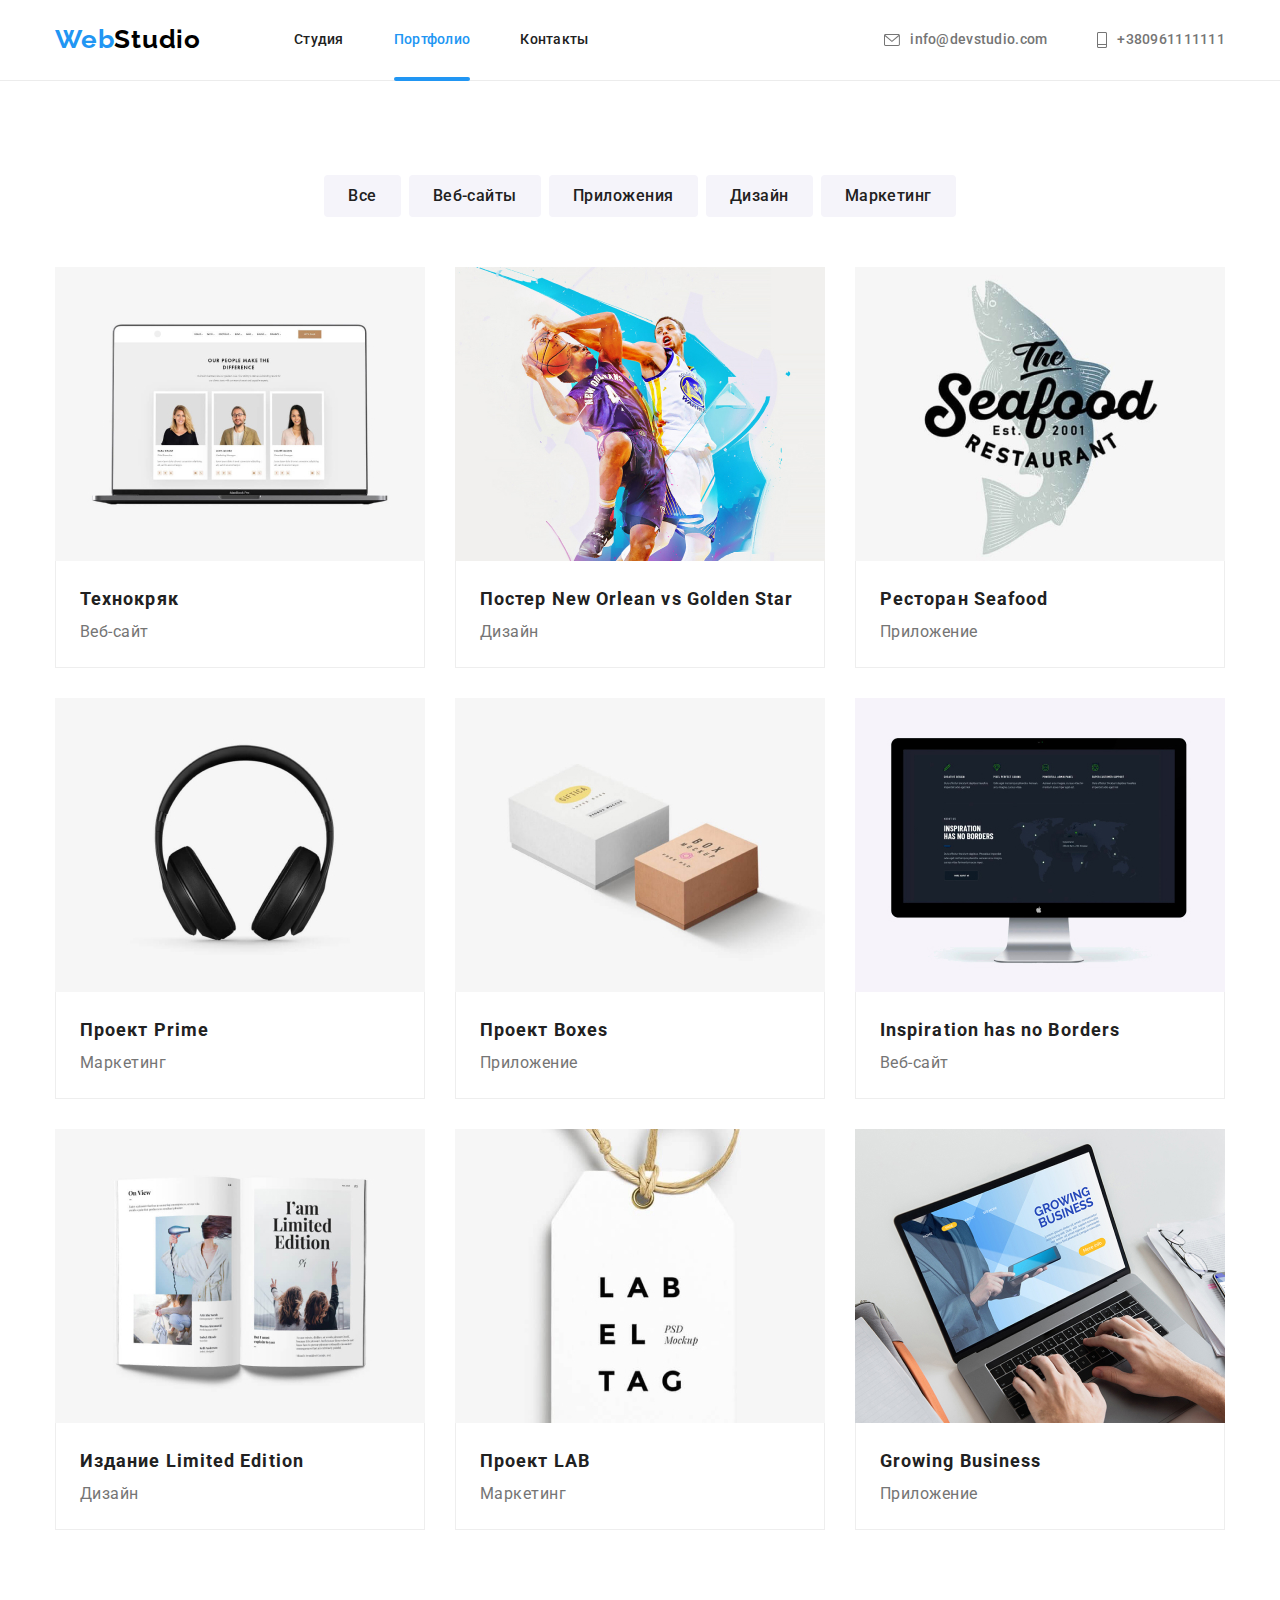
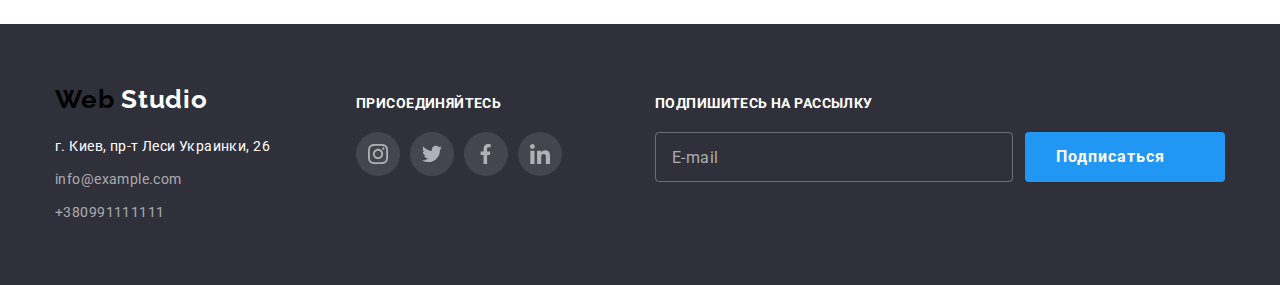
==== portfolio.html @ 136f583f "hw-07" ====
<!DOCTYPE html>
<html lang="ru">

<head>

    <meta charset="UTF-8">
    <meta http-equiv="X-UA-Compatible" content="IE=edge">
    <meta name="viewport" content="width=device-width, initial-scale=1.0">
    <title>WebStudio</title>
    <link rel="preconnect" href="https://fonts.googleapis.com" />
    <link rel="preconnect" href="https://fonts.gstatic.com" crossorigin />
    <link
        href="https://fonts.googleapis.com/css2?family=Raleway:wght@700&family=Roboto:wght@400;500;700;900&display=swap"
        rel="stylesheet">
        <link rel="stylesheet" href="https://cdnjs.cloudflare.com/ajax/libs/modern-normalize/1.0.0/modern-normalize.min.css" />
    
    <link rel="stylesheet" href="./css/main.min.css">
</head>

<body>
    <!--main header-->
 <header class="main-header">
        <div class="container header-container">
            <nav class="header-nav">
                <a class="logo" href="./index.html">
                    <span class="logo__icon">Web</span>Studio</a>
                <ul class="menu-list">
                    <li class="menu-list__item">
                        <a class="menu-list__link" href="./index.html">Студия </a>
                    </li>
                    <li class="menu-list__item">
                        <a class="menu-list__link current" href="./portfolio.html">Портфолио</a>
                    </li>
                    <li class="menu-list__item">
                        <a class="menu-list__link" href="Контакты">Контакты</a>
                    </li>
                </ul>
            </nav>
            <ul class="nav-contact-list-item">
                <li class="nav-contaсt-item">
                    <a class="nav-contact-link" href="mailto:info@devstudio.com"
                    ><svg class="contact-list-icon" width="16px" height="12px">
                            <use href="./img/icons.svg#icon-mail"></use>
                        </svg>
                        info@devstudio.com
                    </a>
                </li>
                <li class="nav-contaсt-item">
                    <a class="nav-contact-link" href="tel:+380961111111"
                    ><svg class="contact-list-icon"  width="10px" height="16px">
                        <use href="./img/icons.svg#icon-tel"></use>
                    </svg>
                    +380961111111</a>
                </li>
            </ul>
        </div>
    
    </header>

    <main>
        <section class="section">
            <div class="container">
  <h1 class="visually-hidden">Наши работы</h1>
        <ul class="filter-button-list">
            <li class="filter-button-item"><button class="filter-button" type="button">Все</button></li>
            <li class="filter-button-item">
                <button class="filter-button" type="button">Веб-сайты</button>
            </li>
            <li class="filter-button-item">
                <button class="filter-button" type="button">Приложения</button>
            </li>
            <li class="filter-button-item"><button class="filter-button" type="button">Дизайн</button></li>
            <li>
                <button class="filter-button" type="button">Маркетинг</button>
            </li>
        </ul>
        <ul class="portfolio-list">
            <li class="portfolio-item">
                <a class="portfolio-link" href=""
                ><div class="portfolio-hover-container">
           <img src="./img/portfolio1.jpg" 
           alt="лаптоп"
           width="370"
           height="294"/>
        <p class="portfolio-hover-text">
            Ресурс предлагает комплексные предложения с разным уровнем
            функционала и сервисов. Все это позволит посетителю получить
            исчерпывающие сведения о компании или частном лице.
        </p>
                </div>
              <div class="portfolio-item-text-container">
<h2 class="portfolio-title">Технокряк</h2>
            <p class="portfolio-text">Веб-сайт</p>
              </div>    
                </a>
            </li>
            <li class="portfolio-item">
                <a class="portfolio-link" href="">
                    <div class="portfolio-hover-container">
<img src="./img/portfolio2.jpg" alt="баскетбол"
                width="370"
                height="294"/>
                <p class="portfolio-hover-text">
                    Ресурс предлагает комплексные предложения с разным уровнем
                    функционала и сервисов. Все это позволит посетителю получить
                    исчерпывающие сведения о компании или частном лице.
                </p>
                    </div>
     
                <div class="portfolio-item-text-container">
 <h2 class="portfolio-title">Постер New Orlean vs Golden Star</h2>
                <p class="portfolio-text">Дизайн</p>
                </div>
                </a>
            </li>
            <li class="portfolio-item">
                <a class="portfolio-link" href="">
                    <div class="portfolio-hover-container">
<img src="./img/portfolio3.jpg" alt="лого ресторана"
                width="370"
                height="294"/>
                <p class="portfolio-hover-text">
                    Ресурс предлагает комплексные предложения с разным уровнем
                    функционала и сервисов. Все это позволит посетителю получить
                    исчерпывающие сведения о компании или частном лице.
                </p>
                    </div>
                <div class="portfolio-item-text-container">
 <h2 class="portfolio-title">Ресторан Seafood</h2>
                <p class="portfolio-text">Приложение</p>
                </div>
                </a>
            </li>
            <li class="portfolio-item">
                <a class="portfolio-link" href="">
                    <div class="portfolio-hover-container">
 <img src="./img/portfolio4.jpg" alt="наушники"
                width="370"
                height="294"/>
                <p class="portfolio-hover-text">
                    Ресурс предлагает комплексные предложения с разным уровнем
                    функционала и сервисов. Все это позволит посетителю получить
                    исчерпывающие сведения о компании или частном лице.
                </p>
                    </div>
    
                <div class="portfolio-item-text-container">
<h2 class="portfolio-title">Проект Prime</h2>
                <p class="portfolio-text">Маркетинг</p>
                </div> 
                </a>
             
            </li>
            <li class="portfolio-item">
                <a class="portfolio-link" href="">
                    <div class="portfolio-hover-container">
<img src="./img/portfolio5.jpg" alt="две коробки"
                width="370"
                height="294"/>
                <p class="portfolio-hover-text">
                    Ресурс предлагает комплексные предложения с разным уровнем
                    функционала и сервисов. Все это позволит посетителю получить
                    исчерпывающие сведения о компании или частном лице.
                </p>
                    </div>
      
                <div class="portfolio-item-text-container">
<h2 class="portfolio-title">Проект Boxes</h2>
                <p class="portfolio-text">Приложение</p>
                </div>
                </a>
          
            </li>
            <li class="portfolio-item">
                <a class="portfolio-link" href="">
                    <div class="portfolio-hover-container">
<img src="./img/portfolio6.jpg" alt="монитор"
                width="370"
                height="294"/>
                <p class="portfolio-hover-text">
                    Ресурс предлагает комплексные предложения с разным уровнем
                    функционала и сервисов. Все это позволит посетителю получить
                    исчерпывающие сведения о компании или частном лице.
                </p>
                    </div>
      
                <div class="portfolio-item-text-container">
 <h2 class="portfolio-title">Inspiration has no Borders</h2>
                <p class="portfolio-text">Веб-сайт</p>
                </div>
                </a>
          
            </li>
            <li class="portfolio-item">
                <a class="portfolio-link" href="">
                    <div class="portfolio-hover-container">
 <img src="./img/portfolio7.jpg" alt="журнал"
                width="370"
                height="294"/>
                <p class="portfolio-hover-text">
                    Ресурс предлагает комплексные предложения с разным уровнем
                    функционала и сервисов. Все это позволит посетителю получить
                    исчерпывающие сведения о компании или частном лице.
                </p>
                    </div>
      
                <div class="portfolio-item-text-container">
 <h2 class="portfolio-title">Издание Limited Edition</h2>
                <p class="portfolio-text">Дизайн</p>
                </div>
                </a>
         
            </li>
            <li class="portfolio-item">
                <a class="portfolio-link" href="">
                    <div class="portfolio-hover-container">
 <img src="./img/portfolio8.jpg" alt="этикетка"
                width="370"
                height="294"/>
                <p class="portfolio-hover-text">
                    Ресурс предлагает комплексные предложения с разным уровнем
                    функционала и сервисов. Все это позволит посетителю получить
                    исчерпывающие сведения о компании или частном лице.
                </p>
                    </div>
     
                <div class="portfolio-item-text-container">
 <h2 class="portfolio-title">Проект LAB</h2>
                <p class="portfolio-text">Маркетинг</p>
                </div>
                </a>
          
            </li>
            <li class="portfolio-item">
                <a class="portfolio-link" href="">
                    <div class="portfolio-hover-container">
 <img src="./img/portfolio9.jpg" alt="руки на клавиатуре"
                width="370"
                height="294"/>
                <p class="portfolio-hover-text">
                    Ресурс предлагает комплексные предложения с разным уровнем
                    функционала и сервисов. Все это позволит посетителю получить
                    исчерпывающие сведения о компании или частном лице.
                </p>
                    </div>
      
                <div class="portfolio-item-text-container">
<h2 class="portfolio-title">Growing Business</h2>
                <p class="portfolio-text">Приложение</p>
                </div>
                </a>
         
            </li>
        </ul>
            </div>
    </section>
    </main>
    
    <!--main footer-->

    <footer class="footer">
        <div class="container container-flex">
            <div class="footer-left-side">
                <a class="logo" href="./index.html">
                    <span class="logo-web">Web</span>
                    <span class="logo-studio">Studio</span></a>
    
                <address class="footer-adress">
                    <ul class="footer-adres-list">
                        <li class="footer-adres-item">
                            <a class="footer-contact post-adres" href="https://goo.gl/maps/zZC6SGE139cC886c9"
                                target="_blank" rel="noopener noreferrer">г. Киев, пр-т Леси Украинки, 26</a>
                        </li>
                        <li class="footer-adres-item">
                            <a class="footer-contact" href="mailto:info@example.com">info@example.com</a>
                        </li>
                        <li class="footer-adres-item">
                            <a class="footer-contact" href="tel:+380991111111">+380991111111</a>
                        </li>
                    </ul>
                </address>
            </div>
            <div class="footer-right-side">
                <h2 class="footer-title">присоединяйтесь</h2>
                <ul class="social-links-list">
                    <li class="social-links-list-item">
                        <a class="social-links-list-link footer-social-link" href="">
                            <svg class="footer-social-link-icon" width="20" height="20">
                                <use href="./img/icons.svg#instagram"></use>
                            </svg>
                        </a>
                    </li>
                    <li class="social-links-list-item">
                        <a class="social-links-list-link footer-social-link" href="">
                            <svg class="footer-social-link-icon" width="20" height="20">
                                <use href="./img/icons.svg#twitter"></use>
                            </svg>
                        </a>
                    </li>
                    <li class="social-links-list-item">
                        <a class="social-links-list-link footer-social-link" href="">
                            <svg class="footer-social-link-icon" width="20" height="20">
                                <use href="./img/icons.svg#facebook"></use>
                            </svg>
                        </a>
                    </li>
                    <li class="social-links-list-item">
                        <a class="social-links-list-link footer-social-link" href="">
                            <svg class="footer-social-link-icon" width="20" height="20">
                                <use href="./img/icons.svg#linkedin"></use>
                            </svg>
                        </a>
                    </li>
                </ul>
            </div>
            <div class="footer-subscribe-part">
                <p class="footer-title">Подпишитесь на рассылку</p>
                <form class="footer-subcribe-form">
                    <input class="footer-subcribe-input" type="email" name="email-for-subscription" placeholder="E-mail" /><button
                        class="footer-subscribe-button" type="submit">
                        Подписаться
                        <svg class="footer-subscribe-button-icon" width="24" height="24">
                            <use href="./images/icons.svg#plane"></use>
                        </svg>
                    </button>
                </form>
            </div>
        </div>
    
    
    </footer>
    
    </body>
    
    </html>
---- css/main.min.css ----
﻿:root{--primary-color: #757575;--secondary-color: #212121;--accent-color: #2196F3;--bg-color: #FFFFFF;--transition-data: 250ms cubic-bezier(0.4, 0, 0.2, 1)}.visually-hidden{position:absolute;width:1px;height:1px;margin:-1px;border:0;padding:0;white-space:nowrap;clip-path:inset(100%);clip:rect(0 0 0 0);overflow:hidden}body{font-family:Roboto,sans-serif;color:var(--primary-color);background-color:var(--bg-color)}ul{padding:0;margin:0;list-style:none}h1,h2,h3,p{margin:0}img{max-width:100%;height:auto;display:block}.container{width:1200px;padding-left:15px;padding-right:15px;margin:0 auto}.section{padding-top:94px;padding-bottom:94px}.social-links-list{display:flex;justify-content:center}.social-links-list-item{width:44px;height:44px}.social-links-list-item:not(:last-child){margin-right:10px}.social-links-list-link{display:flex;align-items:center;justify-content:center;width:100%;height:100%;border-radius:50%;background-color:var(--bg-color);transition:background-color 250ms cubic-bezier(0.4, 0, 0.2, 1)}.social-links-list-link:hover,.social-links-list-link:focus{background-color:var(--accent-color)}.team-social-list-icon{fill:#afb1b8;transition:fill 250ms cubic-bezier(0.4, 0, 0.2, 1)}.social-links-list-link:hover .team-social-list-icon,.social-links-list-link:focus .team-social-list-icon{fill:var(--bg-color)}.logo{text-decoration:none;font-family:Raleway,sans-serif;font-weight:700;font-size:26px;line-height:1.2;letter-spacing:.03em;color:#000}.logo__icon{color:var(--accent-color)}.backdrop{position:fixed;top:0;left:0;width:100%;height:100%;background:rgba(0,0,0,.2);transition:opacity var(--transition-data),visibility var(--transition-data)}.backdrop.is-hidden{visibility:hidden;opacity:0;pointer-events:none}.modal-close-btn{position:absolute;right:8px;top:8px;width:30px;height:30px;padding:0;display:flex;align-items:center;justify-content:center;border-radius:50%;border:1px solid rgba(0,0,0,.1);background:rgba(0,0,0,0);cursor:pointer}.modal-close-btn-icon{transition:fill var(--transition-data)}.modal-close-btn:hover .modal-close-btn-icon,.modal-close-btn:focus .modal-close-btn-icon{fill:var(--accent-color)}.modal{position:absolute;top:50%;left:50%;transform:translate(-50%, -50%) scale(1);min-width:528px;min-height:581px;background:var(--bg-color);box-shadow:0px 1px 3px rgba(0,0,0,.12),0px 1px 1px rgba(0,0,0,.14),0px 2px 1px rgba(0,0,0,.2);border-radius:4px;transition:translate var(--transition-data) scale var(--transition-data)}.modal-form{display:flex;flex-direction:column;width:528px;padding:40px}.modal-form-title{margin-bottom:12px;font-weight:700;font-size:20px;line-height:1.15;letter-spacing:.03em;text-align:center;color:var(--secondary-color)}.modal-form-field{margin-bottom:10px}.modal-form-label-text{display:block;margin-bottom:4px;font-size:12px;line-height:1.17;letter-spacing:.01em}.modal-form-input{padding-left:42px;width:100%;height:40px;border:1px solid rgba(33,33,33,.2);border-radius:4px;transition:border-color var(--transition-data),cursor var(--transition-data)}.modal-form-input :hover,.modal-form-input :focus{outline:none;border:1px solid var(--accent-color);cursor:pointer}.modal-form-container{position:relative}.modal-form-icon{position:absolute;top:50%;left:12px;transform:translateY(-50%);fill:var(--secondary-color);transition:fill var(--transition-data)}.modal-form-input:hover+.modal-form-icon,.modal-form-input:focus+.modal-form-icon{fill:var(--accent-color)}.modal-form-textarea-field{margin-bottom:20px}.modal-form-textarea{display:block;width:100%;height:120px;padding:12px 16px;resize:none;border:1px solid rgba(33,33,33,.2);border-radius:4px;transition:border-color var(--transition-data)}.modal-form-textarea:hover,.modal-form-textarea:focus{outline:none;border-color:var(--accent-color)}.modal-form-textarea::placeholder{font-size:12px;line-height:1.17;letter-spacing:.01em;color:rgba(117,117,117,.5)}.modal-form-rules-label{justify-content:center;display:flex;align-items:center;flex-wrap:wrap;margin-bottom:30px;font-size:14px;line-height:1.71;letter-spacing:.03em}.modal-form-icon-checkbox{fill:rgba(0,0,0,0);border:2px solid var(--secondary-color);border-radius:4px;cursor:pointer;margin-right:7px;transition:border var(--transition-data),fill var(--transition-data)}.modal-form-rules-checkbox:focus+.modal-form-icon-checkbox{border:1px solid var(--accent-color)}.modal-form-rules-checkbox:checked+.modal-form-icon-checkbox{fill:var(--accent-color);border:none}.modal-form-rules-link{color:var(--accent-color)}.modal-form-send-btn{min-width:200px;align-self:center;padding:10px 56px;font-weight:700;font-size:16px;line-height:1.88;letter-spacing:.06em;color:var(--bg-color);background-color:var(--accent-color);cursor:pointer;border-color:rgba(0,0,0,0);border-radius:4px;transition:background-color var(--transition-data),box-shadow var(--transition-data)}.modal-form-send-btn:hover,.modal-form-send-btn:focus{background-color:#188ce8;box-shadow:0px 4px 4px rgba(0,0,0,.15)}.backdrop.is-hidden .modal{transform:translate(-30%, -30%) scale(0.7)}.main-header{border-bottom:1px solid #ececec}.header-container,.header-nav{display:flex;align-items:center}.menu-list{display:flex;margin-left:93px}.nav-contaсt-item:not(:last-child){margin-right:50px}.menu-list__item+.menu-list__item{margin-left:50px}.menu-list__link{padding:32px 0;display:block;text-decoration:none;font-weight:500;font-size:14px;line-height:1.14;letter-spacing:.02em;color:var(--secondary-color);transition:color 250ms cubic-bezier(0.4, 0, 0.2, 1)}.menu-list__link:hover,.menu-list__link:focus{color:var(--accent-color)}.current{position:relative;color:var(--accent-color)}.current::after{content:"";display:block;position:absolute;bottom:-1px;left:0;width:100%;height:4px;border-radius:2px;background-color:var(--accent-color)}.nav-contact-list-item{display:flex;margin-left:auto}.nav-contact-item:not(:last-child){margin-right:50px}.contact-list-icon{margin-right:10px;fill:#757575}.nav-contact-link:hover .contact-list-icon,.nav-contact-link:focus .contact-list-icon{fill:var(--accent-color)}.nav-contact-link{display:flex;align-items:center;text-decoration:none;font-weight:500;font-size:14px;line-height:1.14;letter-spacing:.02em;color:var(--primary-color);transition:color 250ms cubic-bezier(0.4, 0, 0.2, 1)}.nav-contact-link:hover,.nav-contact-link:focus{color:var(--accent-color)}.contact-list-icon{margin-right:10px;fill:#757575;transition:fill 250ms cubic-bezier(0.4, 0, 0.2, 1)}.hero-section{padding-top:200px;padding-bottom:200px;background-color:#2f303a;text-align:center}.overlay{max-width:1600px;height:600px;margin:0 auto;background-image:linear-gradient(rgba(47, 48, 58, 0.4), rgba(47, 48, 58, 0.4)),url(../img/hero.jpg);background-repeat:no-repeat;background-size:cover;background-position:center}.hero-title{margin:0 auto 30px auto;width:696px;font-weight:900;font-size:44px;line-height:1.36;letter-spacing:.06em;text-transform:uppercase;color:var(--bg-color)}.hero-button{padding:10px 32px;font-weight:700;font-size:16px;line-height:1.88;letter-spacing:.06em;color:var(--bg-color);background-color:var(--accent-color);cursor:pointer;border-color:rgba(0,0,0,0);border-radius:4px;transition:background-color 250ms cubic-bezier(0.4, 0, 0.2, 1)}.hero-button:hover,.hero-button:focus{background-color:#188ce8}.benefits-section{padding-top:94px;padding-bottom:94px}.benefits-list{display:flex;flex-wrap:wrap}.benefits-list-item{width:270px}.benefits-list-item:not(:nth-child(4n)){margin-right:30px}.benefits-list-icon-container{display:flex;align-items:center;justify-content:center;width:270px;height:120px;margin-bottom:30px;background:#f5f4fa;border-radius:4px}.benefits-list-icon{width:70px;height:70px}.benefits-title{margin-bottom:10px;font-weight:700;font-size:14px;line-height:1.14;letter-spacing:.03em;text-transform:uppercase;color:var(--secondary-color)}.benefits-text{font-size:14px;line-height:1.71;letter-spacing:.03em}.occupation-section{padding-top:0}.section-title{margin-bottom:50px;font-weight:700;font-size:36px;line-height:1.17;letter-spacing:.03em;color:var(--secondary-color);text-align:center}.occupation-list{display:flex}.occupation-list-item:not(:last-child){margin-right:30px}.occupation-list-container{position:relative}.occupation-list-text{position:absolute;bottom:0;display:flex;align-items:center;justify-content:center;width:100%;height:70px;font-weight:700;font-size:14px;line-height:1.14;letter-spacing:.03em;text-transform:uppercase;color:var(--bg-color);background-color:rgba(47,48,58,.8)}.team-section{background-color:#f5f4fa}.team-list{display:flex}.team-title{margin-bottom:10px;font-weight:500;color:var(--secondary-color)}.team-text{margin-bottom:16px}.team-item{border-radius:0px 0px 4px 4px;box-shadow:0px 1px 3px rgba(0,0,0,.12),0px 1px 1px rgba(0,0,0,.14),0px 2px 1px rgba(0,0,0,.2);background-color:var(--bg-color)}.team-item:not(:nth-child(4n)){margin-right:30px}.team-item-text-container{padding-top:30px;padding-bottom:30px}.team-title,.team-text{font-size:16px;line-height:1.19;letter-spacing:.03em;text-align:center}.clients-list{display:flex;justify-content:center}.clients-list-item{width:170px;height:92px}.clients-list-item:not(:nth-child(6n)){margin-right:30px}.clients-list-link{display:flex;align-items:center;justify-content:center;width:100%;height:100%;border:1px solid #afb1b8;border-radius:4px;transition:border 250ms cubic-bezier(0.4, 0, 0.2, 1)}.clients-list-link:hover,.clients-list-link:focus{border:1px solid var(--accent-color)}.client-logo{fill:#afb1b8;transition:fill 250ms cubic-bezier(0.4, 0, 0.2, 1)}.clients-list-link:hover .client-logo,.clients-list-link:focus .client-logo{fill:var(--accent-color)}.footer{padding-top:60px;padding-bottom:60px;background-color:#2f303a}.container-flex{display:flex;align-items:baseline}.footer-left-side{flex-grow:1;margin-right:70px}.logo-studio{color:var(--bg-color)}.footer-title{font-weight:700;margin-bottom:20px;font-size:14px;line-height:1.14;letter-spacing:.03em;text-transform:uppercase;color:var(--bg-color)}.footer-social-link{background-color:rgba(255,255,255,.1);transition:background-color 250ms cubic-bezier(0.4, 0, 0.2, 1)}.footer-social-link:hover,.footer-social-link:focus{background-color:var(--accent-color)}.filter-button-list{margin-bottom:50px;display:flex;justify-content:center}.filter-button{padding:6px 22px;font-weight:500;font-size:16px;line-height:1.62;letter-spacing:.03em;color:var(--secondary-color);background-color:#f5f4fa;cursor:pointer;border-radius:4px;border-color:rgba(0,0,0,0);transition:box-shadow 250ms cubic-bezier(0.4, 0, 0.2, 1),background-color 250ms cubic-bezier(0.4, 0, 0.2, 1),color 250ms cubic-bezier(0.4, 0, 0.2, 1)}.filter-button:hover,.filter-button:focus{box-shadow:0px 3px 1px rgba(0,0,0,.1),0px 1px 2px rgba(0,0,0,.08),0px 2px 2px rgba(0,0,0,.12);background-color:var(--accent-color);color:var(--bg-color)}.filter-button-item:not(:last-child){margin-right:8px}.page-navigation{display:flex;margin-left:93px}.portfolio-list{display:flex;flex-wrap:wrap}.portfolio-item{width:calc((100% - 60px)/3)}.portfolio-link{display:block;color:inherit;text-decoration:none;transition:box-shadow 250ms cubic-bezier(0.4, 0, 0.2, 1)}.portfolio-link:hover,.portfolio-link:focus{box-shadow:0px 1px 1px rgba(0,0,0,.12),0px 4px 4px rgba(0,0,0,.06),1px 4px 6px rgba(0,0,0,.16)}.portfolio-hover-container{position:relative;overflow:hidden}.portfolio-hover-container::before{display:block;position:absolute;content:"";width:100%;height:100%;background:rgba(33,150,243,.9);transform:translateY(100%);transition:transform 250ms cubic-bezier(0.4, 0, 0.2, 1)}.portfolio-link:hover .portfolio-hover-container::before,.portfolio-link:focus .portfolio-hover-container::before{transform:translateY(0)}.portfolio-hover-text{position:absolute;bottom:-100%;padding:63px 24px;font-size:18px;line-height:1.56;letter-spacing:.03em;color:var(--bg-color);transition:bottom 250ms cubic-bezier(0.4, 0, 0.2, 1)}.portfolio-link:hover .portfolio-hover-text,.portfolio-link:focus .portfolio-hover-text{bottom:0}.portfolio-title{font-weight:700;font-size:18px;line-height:2;letter-spacing:.06em;color:var(--secondary-color)}.portfolio-item-text-container{padding:20px 24px;border:1px solid #eee;border-top:0}.portfolio-item:not(:nth-child(3n)){margin-right:30px}.portfolio-item:not(:nth-last-child(-n+3)){margin-bottom:30px}.footer-adress-item{display:flex}.portfolio-title{font-weight:700;font-size:18px;line-height:2;letter-spacing:.06em;color:var(--secondary-color)}.portfolio-text{font-size:16px;line-height:1.88;letter-spacing:.03em}.footer-right-side{margin-right:93px}.footer-social-link-icon{fill:var(--bg-color)}.footer-subcribe-form{display:flex;align-items:center}.footer-subcribe-input{width:358px;height:50px;padding:15px 16px;margin-right:12px;color:var(--bg-color);background-color:rgba(0,0,0,0);border:1px solid rgba(255,255,255,.3);border-radius:4px}.footer-subcribe-input::placeholder{font-size:16px;line-height:1.25;letter-spacing:.03em;color:rgba(255,255,255,.6)}.footer-subscribe-button{min-width:200px;height:50px;display:flex;align-items:center;padding-left:29px;font-weight:700;font-size:16px;line-height:1.88;letter-spacing:.06em;color:var(--bg-color);background-color:var(--accent-color);cursor:pointer;border-color:rgba(0,0,0,0);border-radius:4px;transition:background-color var(--transition-data)}.footer-subscribe-button:hover,.footer-subscribe-button:focus{background-color:#188ce8}.footer-subscribe-button-icon{margin-left:10px}.footer-adress{font-style:normal;margin-top:20px}.footer-adres-item:not(:last-child){margin-bottom:9px}.footer-contact{font-size:14px;line-height:1.71;letter-spacing:.03em;color:rgba(255,255,255,.6);text-decoration:none;transition:color 250ms cubic-bezier(0.4, 0, 0.2, 1)}.footer-contact:hover,.footer-contact:focus{color:var(--accent-color)}.post-adres{color:var(--bg-color);font-style:normal}/*# sourceMappingURL=main.min.css.map */
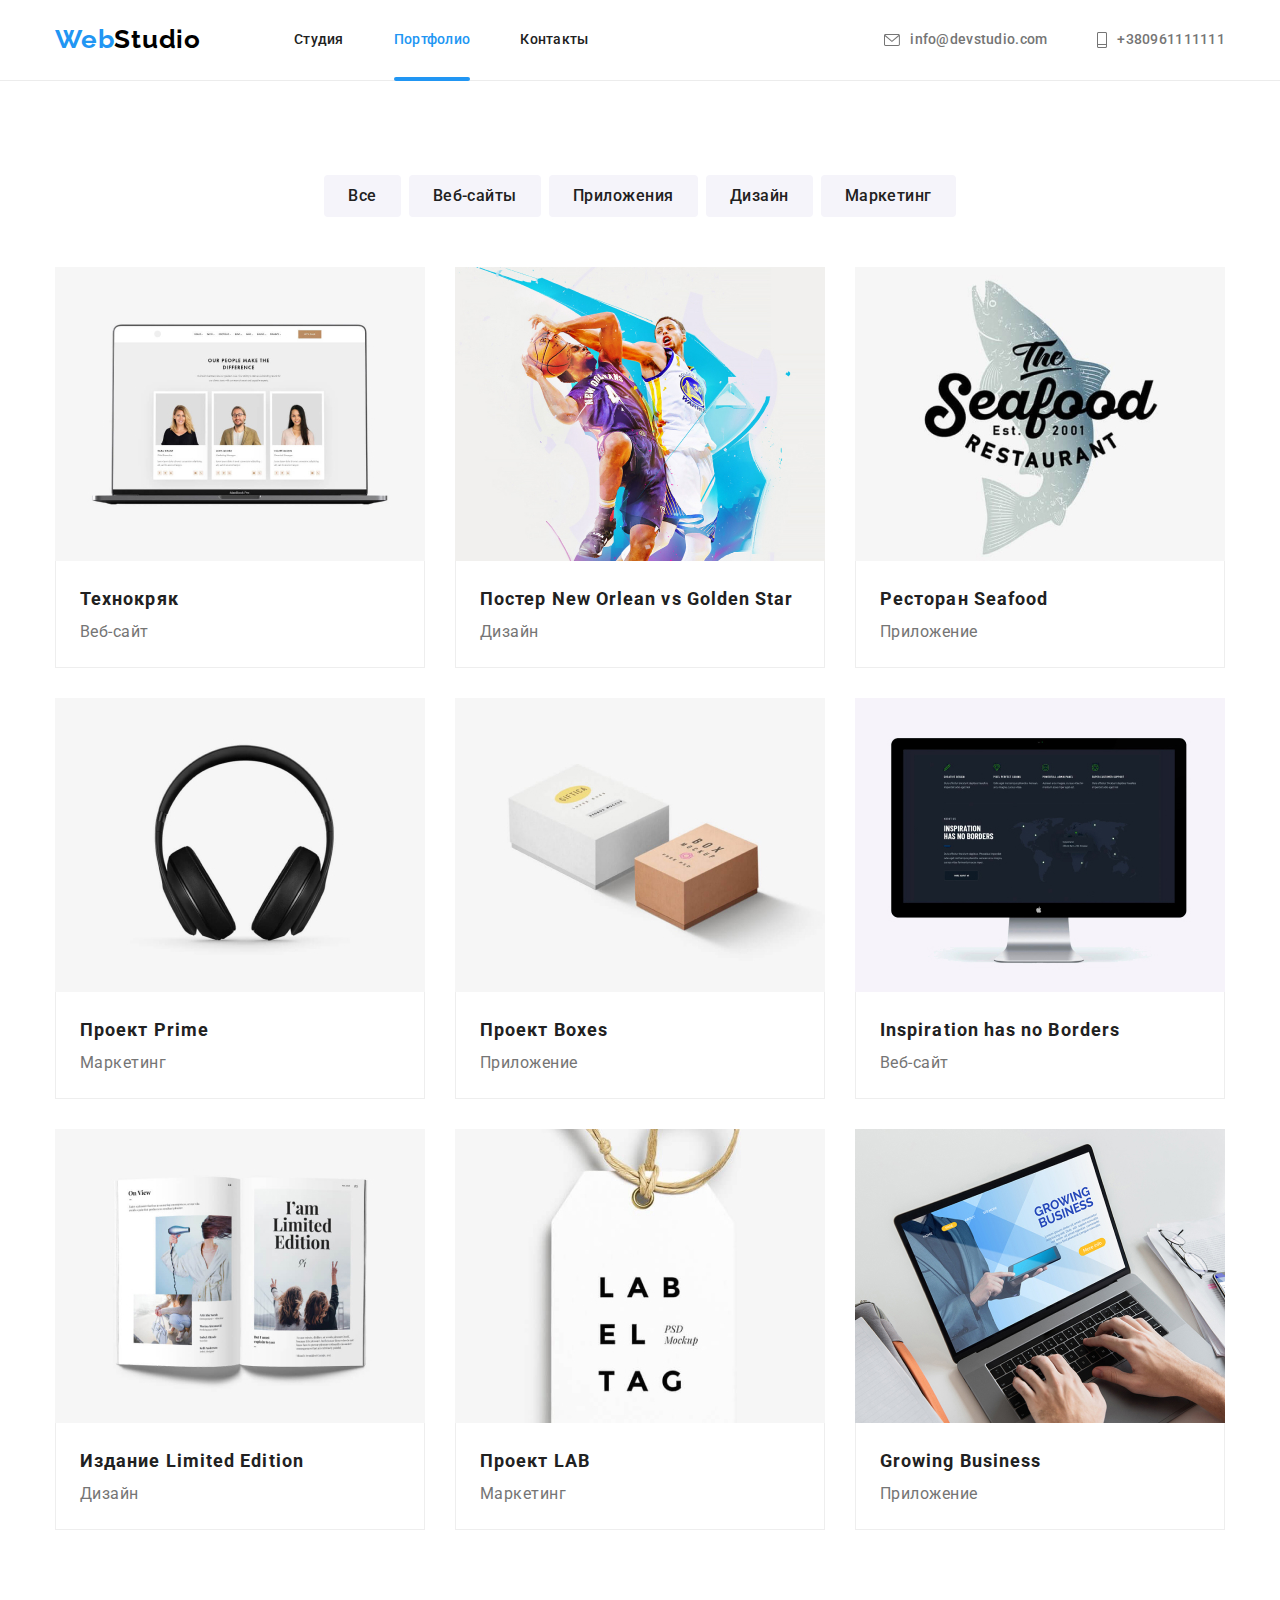
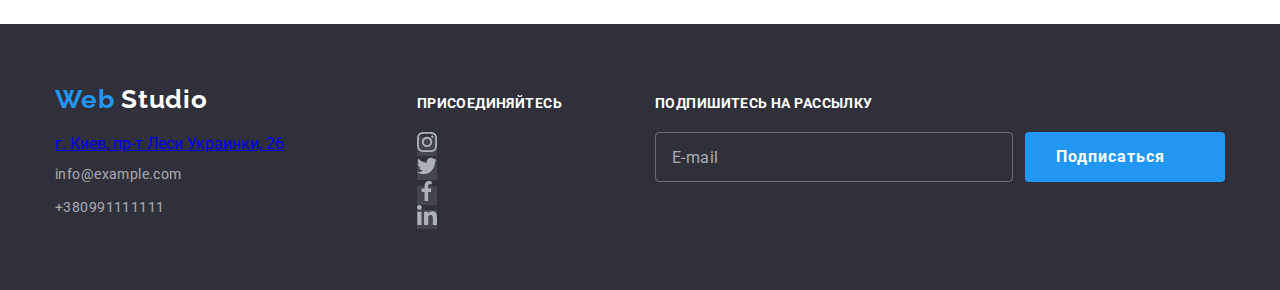
==== commit 14ac6d9f: "hw-07 правки" ====
--- a/portfolio.html
+++ b/portfolio.html
@@ -36,18 +36,18 @@
                     </li>
                 </ul>
             </nav>
-            <ul class="nav-contact-list-item">
-                <li class="nav-contaсt-item">
-                    <a class="nav-contact-link" href="mailto:info@devstudio.com"
-                    ><svg class="contact-list-icon" width="16px" height="12px">
+            <ul class="menu-list-item">
+                <li class="menu-list-item__contaсt-item">
+                    <a class="menu-list-item__contact-link" href="mailto:info@devstudio.com"
+                    ><svg class="menu-list-item__icon" width="16px" height="12px">
                             <use href="./img/icons.svg#icon-mail"></use>
                         </svg>
                         info@devstudio.com
                     </a>
                 </li>
-                <li class="nav-contaсt-item">
-                    <a class="nav-contact-link" href="tel:+380961111111"
-                    ><svg class="contact-list-icon"  width="10px" height="16px">
+                <li class="menu-list-item__contaсt-item">
+                    <a class="menu-list-item__contact-link" href="tel:+380961111111"
+                    ><svg class="menu-list-item__icon"  width="10px" height="16px">
                         <use href="./img/icons.svg#icon-tel"></use>
                     </svg>
                     +380961111111</a>
@@ -262,20 +262,20 @@
         <div class="container container-flex">
             <div class="footer-left-side">
                 <a class="logo" href="./index.html">
-                    <span class="logo-web">Web</span>
-                    <span class="logo-studio">Studio</span></a>
-    
-                <address class="footer-adress">
-                    <ul class="footer-adres-list">
-                        <li class="footer-adres-item">
-                            <a class="footer-contact post-adres" href="https://goo.gl/maps/zZC6SGE139cC886c9"
+                    <span class="logo__icon">Web</span>
+                    <span class="logo__studio">Studio</span></a>
+    
+                <address class="contacts">
+                    <ul class="contacts__list">
+                        <li class="contacts__item">
+                            <a class="contacts__link-contacts__post-adres" href="https://goo.gl/maps/zZC6SGE139cC886c9"
                                 target="_blank" rel="noopener noreferrer">г. Киев, пр-т Леси Украинки, 26</a>
                         </li>
-                        <li class="footer-adres-item">
-                            <a class="footer-contact" href="mailto:info@example.com">info@example.com</a>
+                        <li class="contacts__item">
+                            <a class="contacts__link" href="mailto:info@example.com">info@example.com</a>
                         </li>
-                        <li class="footer-adres-item">
-                            <a class="footer-contact" href="tel:+380991111111">+380991111111</a>
+                        <li class="contacts__item">
+                            <a class="contacts__link" href="tel:+380991111111">+380991111111</a>
                         </li>
                     </ul>
                 </address>
--- a/css/main.min.css
+++ b/css/main.min.css
@@ -1 +1 @@
-﻿:root{--primary-color: #757575;--secondary-color: #212121;--accent-color: #2196F3;--bg-color: #FFFFFF;--transition-data: 250ms cubic-bezier(0.4, 0, 0.2, 1)}.visually-hidden{position:absolute;width:1px;height:1px;margin:-1px;border:0;padding:0;white-space:nowrap;clip-path:inset(100%);clip:rect(0 0 0 0);overflow:hidden}body{font-family:Roboto,sans-serif;color:var(--primary-color);background-color:var(--bg-color)}ul{padding:0;margin:0;list-style:none}h1,h2,h3,p{margin:0}img{max-width:100%;height:auto;display:block}.container{width:1200px;padding-left:15px;padding-right:15px;margin:0 auto}.section{padding-top:94px;padding-bottom:94px}.social-links-list{display:flex;justify-content:center}.social-links-list-item{width:44px;height:44px}.social-links-list-item:not(:last-child){margin-right:10px}.social-links-list-link{display:flex;align-items:center;justify-content:center;width:100%;height:100%;border-radius:50%;background-color:var(--bg-color);transition:background-color 250ms cubic-bezier(0.4, 0, 0.2, 1)}.social-links-list-link:hover,.social-links-list-link:focus{background-color:var(--accent-color)}.team-social-list-icon{fill:#afb1b8;transition:fill 250ms cubic-bezier(0.4, 0, 0.2, 1)}.social-links-list-link:hover .team-social-list-icon,.social-links-list-link:focus .team-social-list-icon{fill:var(--bg-color)}.logo{text-decoration:none;font-family:Raleway,sans-serif;font-weight:700;font-size:26px;line-height:1.2;letter-spacing:.03em;color:#000}.logo__icon{color:var(--accent-color)}.backdrop{position:fixed;top:0;left:0;width:100%;height:100%;background:rgba(0,0,0,.2);transition:opacity var(--transition-data),visibility var(--transition-data)}.backdrop.is-hidden{visibility:hidden;opacity:0;pointer-events:none}.modal-close-btn{position:absolute;right:8px;top:8px;width:30px;height:30px;padding:0;display:flex;align-items:center;justify-content:center;border-radius:50%;border:1px solid rgba(0,0,0,.1);background:rgba(0,0,0,0);cursor:pointer}.modal-close-btn-icon{transition:fill var(--transition-data)}.modal-close-btn:hover .modal-close-btn-icon,.modal-close-btn:focus .modal-close-btn-icon{fill:var(--accent-color)}.modal{position:absolute;top:50%;left:50%;transform:translate(-50%, -50%) scale(1);min-width:528px;min-height:581px;background:var(--bg-color);box-shadow:0px 1px 3px rgba(0,0,0,.12),0px 1px 1px rgba(0,0,0,.14),0px 2px 1px rgba(0,0,0,.2);border-radius:4px;transition:translate var(--transition-data) scale var(--transition-data)}.modal-form{display:flex;flex-direction:column;width:528px;padding:40px}.modal-form-title{margin-bottom:12px;font-weight:700;font-size:20px;line-height:1.15;letter-spacing:.03em;text-align:center;color:var(--secondary-color)}.modal-form-field{margin-bottom:10px}.modal-form-label-text{display:block;margin-bottom:4px;font-size:12px;line-height:1.17;letter-spacing:.01em}.modal-form-input{padding-left:42px;width:100%;height:40px;border:1px solid rgba(33,33,33,.2);border-radius:4px;transition:border-color var(--transition-data),cursor var(--transition-data)}.modal-form-input :hover,.modal-form-input :focus{outline:none;border:1px solid var(--accent-color);cursor:pointer}.modal-form-container{position:relative}.modal-form-icon{position:absolute;top:50%;left:12px;transform:translateY(-50%);fill:var(--secondary-color);transition:fill var(--transition-data)}.modal-form-input:hover+.modal-form-icon,.modal-form-input:focus+.modal-form-icon{fill:var(--accent-color)}.modal-form-textarea-field{margin-bottom:20px}.modal-form-textarea{display:block;width:100%;height:120px;padding:12px 16px;resize:none;border:1px solid rgba(33,33,33,.2);border-radius:4px;transition:border-color var(--transition-data)}.modal-form-textarea:hover,.modal-form-textarea:focus{outline:none;border-color:var(--accent-color)}.modal-form-textarea::placeholder{font-size:12px;line-height:1.17;letter-spacing:.01em;color:rgba(117,117,117,.5)}.modal-form-rules-label{justify-content:center;display:flex;align-items:center;flex-wrap:wrap;margin-bottom:30px;font-size:14px;line-height:1.71;letter-spacing:.03em}.modal-form-icon-checkbox{fill:rgba(0,0,0,0);border:2px solid var(--secondary-color);border-radius:4px;cursor:pointer;margin-right:7px;transition:border var(--transition-data),fill var(--transition-data)}.modal-form-rules-checkbox:focus+.modal-form-icon-checkbox{border:1px solid var(--accent-color)}.modal-form-rules-checkbox:checked+.modal-form-icon-checkbox{fill:var(--accent-color);border:none}.modal-form-rules-link{color:var(--accent-color)}.modal-form-send-btn{min-width:200px;align-self:center;padding:10px 56px;font-weight:700;font-size:16px;line-height:1.88;letter-spacing:.06em;color:var(--bg-color);background-color:var(--accent-color);cursor:pointer;border-color:rgba(0,0,0,0);border-radius:4px;transition:background-color var(--transition-data),box-shadow var(--transition-data)}.modal-form-send-btn:hover,.modal-form-send-btn:focus{background-color:#188ce8;box-shadow:0px 4px 4px rgba(0,0,0,.15)}.backdrop.is-hidden .modal{transform:translate(-30%, -30%) scale(0.7)}.main-header{border-bottom:1px solid #ececec}.header-container,.header-nav{display:flex;align-items:center}.menu-list{display:flex;margin-left:93px}.nav-contaсt-item:not(:last-child){margin-right:50px}.menu-list__item+.menu-list__item{margin-left:50px}.menu-list__link{padding:32px 0;display:block;text-decoration:none;font-weight:500;font-size:14px;line-height:1.14;letter-spacing:.02em;color:var(--secondary-color);transition:color 250ms cubic-bezier(0.4, 0, 0.2, 1)}.menu-list__link:hover,.menu-list__link:focus{color:var(--accent-color)}.current{position:relative;color:var(--accent-color)}.current::after{content:"";display:block;position:absolute;bottom:-1px;left:0;width:100%;height:4px;border-radius:2px;background-color:var(--accent-color)}.nav-contact-list-item{display:flex;margin-left:auto}.nav-contact-item:not(:last-child){margin-right:50px}.contact-list-icon{margin-right:10px;fill:#757575}.nav-contact-link:hover .contact-list-icon,.nav-contact-link:focus .contact-list-icon{fill:var(--accent-color)}.nav-contact-link{display:flex;align-items:center;text-decoration:none;font-weight:500;font-size:14px;line-height:1.14;letter-spacing:.02em;color:var(--primary-color);transition:color 250ms cubic-bezier(0.4, 0, 0.2, 1)}.nav-contact-link:hover,.nav-contact-link:focus{color:var(--accent-color)}.contact-list-icon{margin-right:10px;fill:#757575;transition:fill 250ms cubic-bezier(0.4, 0, 0.2, 1)}.hero-section{padding-top:200px;padding-bottom:200px;background-color:#2f303a;text-align:center}.overlay{max-width:1600px;height:600px;margin:0 auto;background-image:linear-gradient(rgba(47, 48, 58, 0.4), rgba(47, 48, 58, 0.4)),url(../img/hero.jpg);background-repeat:no-repeat;background-size:cover;background-position:center}.hero-title{margin:0 auto 30px auto;width:696px;font-weight:900;font-size:44px;line-height:1.36;letter-spacing:.06em;text-transform:uppercase;color:var(--bg-color)}.hero-button{padding:10px 32px;font-weight:700;font-size:16px;line-height:1.88;letter-spacing:.06em;color:var(--bg-color);background-color:var(--accent-color);cursor:pointer;border-color:rgba(0,0,0,0);border-radius:4px;transition:background-color 250ms cubic-bezier(0.4, 0, 0.2, 1)}.hero-button:hover,.hero-button:focus{background-color:#188ce8}.benefits-section{padding-top:94px;padding-bottom:94px}.benefits-list{display:flex;flex-wrap:wrap}.benefits-list-item{width:270px}.benefits-list-item:not(:nth-child(4n)){margin-right:30px}.benefits-list-icon-container{display:flex;align-items:center;justify-content:center;width:270px;height:120px;margin-bottom:30px;background:#f5f4fa;border-radius:4px}.benefits-list-icon{width:70px;height:70px}.benefits-title{margin-bottom:10px;font-weight:700;font-size:14px;line-height:1.14;letter-spacing:.03em;text-transform:uppercase;color:var(--secondary-color)}.benefits-text{font-size:14px;line-height:1.71;letter-spacing:.03em}.occupation-section{padding-top:0}.section-title{margin-bottom:50px;font-weight:700;font-size:36px;line-height:1.17;letter-spacing:.03em;color:var(--secondary-color);text-align:center}.occupation-list{display:flex}.occupation-list-item:not(:last-child){margin-right:30px}.occupation-list-container{position:relative}.occupation-list-text{position:absolute;bottom:0;display:flex;align-items:center;justify-content:center;width:100%;height:70px;font-weight:700;font-size:14px;line-height:1.14;letter-spacing:.03em;text-transform:uppercase;color:var(--bg-color);background-color:rgba(47,48,58,.8)}.team-section{background-color:#f5f4fa}.team-list{display:flex}.team-title{margin-bottom:10px;font-weight:500;color:var(--secondary-color)}.team-text{margin-bottom:16px}.team-item{border-radius:0px 0px 4px 4px;box-shadow:0px 1px 3px rgba(0,0,0,.12),0px 1px 1px rgba(0,0,0,.14),0px 2px 1px rgba(0,0,0,.2);background-color:var(--bg-color)}.team-item:not(:nth-child(4n)){margin-right:30px}.team-item-text-container{padding-top:30px;padding-bottom:30px}.team-title,.team-text{font-size:16px;line-height:1.19;letter-spacing:.03em;text-align:center}.clients-list{display:flex;justify-content:center}.clients-list-item{width:170px;height:92px}.clients-list-item:not(:nth-child(6n)){margin-right:30px}.clients-list-link{display:flex;align-items:center;justify-content:center;width:100%;height:100%;border:1px solid #afb1b8;border-radius:4px;transition:border 250ms cubic-bezier(0.4, 0, 0.2, 1)}.clients-list-link:hover,.clients-list-link:focus{border:1px solid var(--accent-color)}.client-logo{fill:#afb1b8;transition:fill 250ms cubic-bezier(0.4, 0, 0.2, 1)}.clients-list-link:hover .client-logo,.clients-list-link:focus .client-logo{fill:var(--accent-color)}.footer{padding-top:60px;padding-bottom:60px;background-color:#2f303a}.container-flex{display:flex;align-items:baseline}.footer-left-side{flex-grow:1;margin-right:70px}.logo-studio{color:var(--bg-color)}.footer-title{font-weight:700;margin-bottom:20px;font-size:14px;line-height:1.14;letter-spacing:.03em;text-transform:uppercase;color:var(--bg-color)}.footer-social-link{background-color:rgba(255,255,255,.1);transition:background-color 250ms cubic-bezier(0.4, 0, 0.2, 1)}.footer-social-link:hover,.footer-social-link:focus{background-color:var(--accent-color)}.filter-button-list{margin-bottom:50px;display:flex;justify-content:center}.filter-button{padding:6px 22px;font-weight:500;font-size:16px;line-height:1.62;letter-spacing:.03em;color:var(--secondary-color);background-color:#f5f4fa;cursor:pointer;border-radius:4px;border-color:rgba(0,0,0,0);transition:box-shadow 250ms cubic-bezier(0.4, 0, 0.2, 1),background-color 250ms cubic-bezier(0.4, 0, 0.2, 1),color 250ms cubic-bezier(0.4, 0, 0.2, 1)}.filter-button:hover,.filter-button:focus{box-shadow:0px 3px 1px rgba(0,0,0,.1),0px 1px 2px rgba(0,0,0,.08),0px 2px 2px rgba(0,0,0,.12);background-color:var(--accent-color);color:var(--bg-color)}.filter-button-item:not(:last-child){margin-right:8px}.page-navigation{display:flex;margin-left:93px}.portfolio-list{display:flex;flex-wrap:wrap}.portfolio-item{width:calc((100% - 60px)/3)}.portfolio-link{display:block;color:inherit;text-decoration:none;transition:box-shadow 250ms cubic-bezier(0.4, 0, 0.2, 1)}.portfolio-link:hover,.portfolio-link:focus{box-shadow:0px 1px 1px rgba(0,0,0,.12),0px 4px 4px rgba(0,0,0,.06),1px 4px 6px rgba(0,0,0,.16)}.portfolio-hover-container{position:relative;overflow:hidden}.portfolio-hover-container::before{display:block;position:absolute;content:"";width:100%;height:100%;background:rgba(33,150,243,.9);transform:translateY(100%);transition:transform 250ms cubic-bezier(0.4, 0, 0.2, 1)}.portfolio-link:hover .portfolio-hover-container::before,.portfolio-link:focus .portfolio-hover-container::before{transform:translateY(0)}.portfolio-hover-text{position:absolute;bottom:-100%;padding:63px 24px;font-size:18px;line-height:1.56;letter-spacing:.03em;color:var(--bg-color);transition:bottom 250ms cubic-bezier(0.4, 0, 0.2, 1)}.portfolio-link:hover .portfolio-hover-text,.portfolio-link:focus .portfolio-hover-text{bottom:0}.portfolio-title{font-weight:700;font-size:18px;line-height:2;letter-spacing:.06em;color:var(--secondary-color)}.portfolio-item-text-container{padding:20px 24px;border:1px solid #eee;border-top:0}.portfolio-item:not(:nth-child(3n)){margin-right:30px}.portfolio-item:not(:nth-last-child(-n+3)){margin-bottom:30px}.footer-adress-item{display:flex}.portfolio-title{font-weight:700;font-size:18px;line-height:2;letter-spacing:.06em;color:var(--secondary-color)}.portfolio-text{font-size:16px;line-height:1.88;letter-spacing:.03em}.footer-right-side{margin-right:93px}.footer-social-link-icon{fill:var(--bg-color)}.footer-subcribe-form{display:flex;align-items:center}.footer-subcribe-input{width:358px;height:50px;padding:15px 16px;margin-right:12px;color:var(--bg-color);background-color:rgba(0,0,0,0);border:1px solid rgba(255,255,255,.3);border-radius:4px}.footer-subcribe-input::placeholder{font-size:16px;line-height:1.25;letter-spacing:.03em;color:rgba(255,255,255,.6)}.footer-subscribe-button{min-width:200px;height:50px;display:flex;align-items:center;padding-left:29px;font-weight:700;font-size:16px;line-height:1.88;letter-spacing:.06em;color:var(--bg-color);background-color:var(--accent-color);cursor:pointer;border-color:rgba(0,0,0,0);border-radius:4px;transition:background-color var(--transition-data)}.footer-subscribe-button:hover,.footer-subscribe-button:focus{background-color:#188ce8}.footer-subscribe-button-icon{margin-left:10px}.footer-adress{font-style:normal;margin-top:20px}.footer-adres-item:not(:last-child){margin-bottom:9px}.footer-contact{font-size:14px;line-height:1.71;letter-spacing:.03em;color:rgba(255,255,255,.6);text-decoration:none;transition:color 250ms cubic-bezier(0.4, 0, 0.2, 1)}.footer-contact:hover,.footer-contact:focus{color:var(--accent-color)}.post-adres{color:var(--bg-color);font-style:normal}/*# sourceMappingURL=main.min.css.map */+﻿:root{--primary-color: #757575;--secondary-color: #212121;--accent-color: #2196F3;--bg-color: #FFFFFF;--transition-data: 250ms cubic-bezier(0.4, 0, 0.2, 1)}.visually-hidden{position:absolute;width:1px;height:1px;margin:-1px;border:0;padding:0;white-space:nowrap;clip-path:inset(100%);clip:rect(0 0 0 0);overflow:hidden}body{font-family:Roboto,sans-serif;color:var(--primary-color);background-color:var(--bg-color)}ul{padding:0;margin:0;list-style:none}h1,h2,h3,p{margin:0}img{max-width:100%;height:auto;display:block}.container{width:1200px;padding-left:15px;padding-right:15px;margin:0 auto}.section{padding-top:94px;padding-bottom:94px}.socials{display:flex;justify-content:center}.socials__item{width:44px;height:44px}.socials__item:not(:last-child){margin-right:10px}.socials__list-link{color:#fff;display:flex;align-items:center;justify-content:center;width:100%;height:100%;border-radius:50%;background-color:var(--bg-color);transition:background-color 250ms cubic-bezier(0.4, 0, 0.2, 1)}.socials__list-link:hover,.socials__list-link:focus{background-color:var(--accent-color)}.socials__list-icon{fill:inherit;transition:fill 250ms cubic-bezier(0.4, 0, 0.2, 1)}.socials__list-link-link:hover .socials__list-icon,.socials__list-link-link:focus .socials__list-icon{fill:var(--bg-color)}.logo{text-decoration:none;font-family:Raleway,sans-serif;font-weight:700;font-size:26px;line-height:1.2;letter-spacing:.03em;color:#000}.logo__icon{color:var(--accent-color)}.backdrop{position:fixed;top:0;left:0;width:100%;height:100%;background:rgba(0,0,0,.2);transition:opacity var(--transition-data),visibility var(--transition-data)}.backdrop.is-hidden{visibility:hidden;opacity:0;pointer-events:none}.modal{position:absolute;top:50%;left:50%;transform:translate(-50%, -50%) scale(1);min-width:528px;min-height:581px;background:var(--bg-color);box-shadow:0px 1px 3px rgba(0,0,0,.12),0px 1px 1px rgba(0,0,0,.14),0px 2px 1px rgba(0,0,0,.2);border-radius:4px;transition:translate var(--transition-data) scale var(--transition-data)}.modal-form{display:flex;flex-direction:column;width:528px;padding:40px}.modal-form-title{margin-bottom:12px;font-weight:700;font-size:20px;line-height:1.15;letter-spacing:.03em;text-align:center;color:var(--secondary-color)}.modal-form-field{margin-bottom:10px}.modal-form-input-container{position:relative;display:block}.modal-form-input-container .modal-form-label-text{display:block;margin-bottom:4px;font-size:12px;line-height:1.17;letter-spacing:.01em}.modal-form-input{padding-left:42px;width:100%;height:40px;border:1px solid rgba(33,33,33,.2);border-radius:4px;transition:border-color var(--transition-data)}.modal-form-input :hover,.modal-form-input :focus{outline:none;border:1px solid var(--accent-color);cursor:pointer}.modal-form-icon{position:absolute;top:50%;left:12px;transform:translateY(-50%);fill:var(--secondary-color);transition:fill var(--transition-data)}.modal-form-input:hover+.modal-form-icon,.modal-form-input:focus+.modal-form-icon{fill:var(--accent-color)}.modal-form-textarea-field{margin-bottom:20px}.modal-form-textarea{display:block;width:100%;height:120px;padding:12px 16px;resize:none;border:1px solid rgba(33,33,33,.2);border-radius:4px;transition:border-color var(--transition-data)}.modal-form-textarea:hover,.modal-form-textarea:focus{outline:none;border-color:var(--accent-color)}.modal-form-textarea::placeholder{font-size:12px;line-height:1.17;letter-spacing:.01em;color:rgba(117,117,117,.5)}.modal-form-rules-label{justify-content:center;display:flex;align-items:center;flex-wrap:wrap;margin-bottom:30px;font-size:14px;line-height:1.71;letter-spacing:.03em}.modal-form-icon-checkbox{fill:rgba(0,0,0,0);border:2px solid var(--secondary-color);border-radius:4px;cursor:pointer;margin-right:7px;transition:border var(--transition-data),fill var(--transition-data)}.modal-form-rules-checkbox:focus+.modal-form-icon-checkbox{border:1px solid var(--accent-color)}.modal-form-rules-checkbox:checked+.modal-form-icon-checkbox{fill:var(--accent-color);border:none}.modal-form-rules-link{color:var(--accent-color)}.modal-form-send-btn{min-width:200px;align-self:center;padding:10px 56px;font-weight:700;font-size:16px;line-height:1.88;letter-spacing:.06em;color:var(--bg-color);background-color:var(--accent-color);cursor:pointer;border-color:rgba(0,0,0,0);border-radius:4px;transition:background-color var(--transition-data),box-shadow var(--transition-data)}.modal-form-send-btn:hover,.modal-form-send-btn:focus{background-color:#188ce8;box-shadow:0px 4px 4px rgba(0,0,0,.15)}.backdrop.is-hidden .modal{transform:translate(-30%, -30%) scale(0.7)}.modal-close-btn{position:absolute;right:8px;top:8px;width:30px;height:30px;padding:0;display:flex;align-items:center;justify-content:center;border-radius:50%;border:1px solid rgba(0,0,0,.1);background:rgba(0,0,0,0);cursor:pointer}.modal-close-btn-icon{transition:fill var(--transition-data)}.modal-close-btn:hover .modal-close-btn-icon,.modal-close-btn:focus .modal-close-btn-icon{fill:var(--accent-color)}.main-header{border-bottom:1px solid #ececec}.header-container,.header-nav{display:flex;align-items:center}.menu-list{display:flex;margin-left:93px}.menu-list-item__contaсt-item:not(:last-child){margin-right:50px}.menu-list__item+.menu-list__item{margin-left:50px}.menu-list__link{padding:32px 0;display:block;text-decoration:none;font-weight:500;font-size:14px;line-height:1.14;letter-spacing:.02em;color:var(--secondary-color);transition:color 250ms cubic-bezier(0.4, 0, 0.2, 1)}.menu-list__link:hover,.menu-list__link:focus{color:var(--accent-color)}.current{position:relative;color:var(--accent-color)}.current::after{content:"";display:block;position:absolute;bottom:-1px;left:0;width:100%;height:4px;border-radius:2px;background-color:var(--accent-color)}.menu-list-item{display:flex;margin-left:auto}.menu-list-item__contaсt-item:not(:last-child){margin-right:50px}.menu-list-item__icon{margin-right:10px;fill:#757575}.menu-list-item__contact-link:hover .menu-list-item__icon,.menu-list-item__contact-link:focus .menu-list-item__icon{fill:var(--accent-color)}.menu-list-item__contact-link{display:flex;align-items:center;text-decoration:none;font-weight:500;font-size:14px;line-height:1.14;letter-spacing:.02em;color:var(--primary-color);transition:color 250ms cubic-bezier(0.4, 0, 0.2, 1)}.menu-list-item__contact-link:hover,.menu-list-item__contact-link:focus{color:var(--accent-color)}.menu-list-item__icon{margin-right:10px;fill:#757575;transition:fill 250ms cubic-bezier(0.4, 0, 0.2, 1)}.hero{padding-top:200px;padding-bottom:200px;background-color:#2f303a;text-align:center}.overlay{max-width:1600px;height:600px;margin:0 auto;background-image:linear-gradient(rgba(47, 48, 58, 0.4), rgba(47, 48, 58, 0.4)),url(../img/hero.jpg);background-repeat:no-repeat;background-size:cover;background-position:center}.hero__title{margin:0 auto 30px auto;width:696px;font-weight:900;font-size:44px;line-height:1.36;letter-spacing:.06em;text-transform:uppercase;color:var(--bg-color)}.hero__button{padding:10px 32px;font-weight:700;font-size:16px;line-height:1.88;letter-spacing:.06em;color:var(--bg-color);background-color:var(--accent-color);cursor:pointer;border-color:rgba(0,0,0,0);border-radius:4px;transition:background-color 250ms cubic-bezier(0.4, 0, 0.2, 1)}.hero__button:hover,.hero__button:focus{background-color:#188ce8}.benefits-section{padding-top:94px;padding-bottom:94px}.benefits-list{display:flex;flex-wrap:wrap}.benefits-list__item{width:270px}.benefits-list__item:not(:nth-child(4n)){margin-right:30px}.benefits-list__icon-container{display:flex;align-items:center;justify-content:center;width:270px;height:120px;margin-bottom:30px;background:#f5f4fa;border-radius:4px}.benefits-list__icon{width:70px;height:70px}.benefits-list__title{margin-bottom:10px;font-weight:700;font-size:14px;line-height:1.14;letter-spacing:.03em;text-transform:uppercase;color:var(--secondary-color)}.benefits-list__text{font-size:14px;line-height:1.71;letter-spacing:.03em}.occupation-section{padding-top:0}.section-title{margin-bottom:50px;font-weight:700;font-size:36px;line-height:1.17;letter-spacing:.03em;color:var(--secondary-color);text-align:center}.occupation-list{display:flex}.occupation-list__item:not(:last-child){margin-right:30px}.occupation-list__container{position:relative}.occupation-list__text{position:absolute;bottom:0;display:flex;align-items:center;justify-content:center;width:100%;height:70px;font-weight:700;font-size:14px;line-height:1.14;letter-spacing:.03em;text-transform:uppercase;color:var(--bg-color);background-color:rgba(47,48,58,.8)}.team-section{background-color:#f5f4fa}.team-list{display:flex}.team-list__title{margin-bottom:10px;font-weight:500;color:var(--secondary-color)}.team-list__text{margin-bottom:16px}.team-list__item{border-radius:0px 0px 4px 4px;box-shadow:0px 1px 3px rgba(0,0,0,.12),0px 1px 1px rgba(0,0,0,.14),0px 2px 1px rgba(0,0,0,.2);background-color:var(--bg-color)}.team-list__item:not(:nth-child(4n)){margin-right:30px}.team-list__text-container{padding-top:30px;padding-bottom:30px}.team-list__title,.team-list__text{font-size:16px;line-height:1.19;letter-spacing:.03em;text-align:center}.clients-list{display:flex;justify-content:center}.clients-list__item{width:170px;height:92px}.clients-list__item:not(:nth-child(6n)){margin-right:30px}.clients-list__link{display:flex;align-items:center;justify-content:center;width:100%;height:100%;border:1px solid #afb1b8;border-radius:4px;transition:border 250ms cubic-bezier(0.4, 0, 0.2, 1)}.clients-list__link:hover,.clients-list__link:focus{border:1px solid var(--accent-color)}.clients-list__logo{fill:#afb1b8;transition:fill 250ms cubic-bezier(0.4, 0, 0.2, 1)}.clients-list__link:hover .clients-list__logo,.clients-list__link:focus .clients-list__logo{fill:var(--accent-color)}.footer{padding-top:60px;padding-bottom:60px;background-color:#2f303a}.container-flex{display:flex;align-items:baseline}.footer-left-side{flex-grow:1;margin-right:70px}.logo__studio{color:var(--bg-color)}.footer-title{font-weight:700;margin-bottom:20px;font-size:14px;line-height:1.14;letter-spacing:.03em;text-transform:uppercase;color:var(--bg-color)}.footer-social-link{background-color:rgba(255,255,255,.1);transition:background-color 250ms cubic-bezier(0.4, 0, 0.2, 1)}.footer-social-link:hover,.footer-social-link:focus{background-color:var(--accent-color)}.filter-button-list{margin-bottom:50px;display:flex;justify-content:center}.filter-button{padding:6px 22px;font-weight:500;font-size:16px;line-height:1.62;letter-spacing:.03em;color:var(--secondary-color);background-color:#f5f4fa;cursor:pointer;border-radius:4px;border-color:rgba(0,0,0,0);transition:box-shadow 250ms cubic-bezier(0.4, 0, 0.2, 1),background-color 250ms cubic-bezier(0.4, 0, 0.2, 1),color 250ms cubic-bezier(0.4, 0, 0.2, 1)}.filter-button:hover,.filter-button:focus{box-shadow:0px 3px 1px rgba(0,0,0,.1),0px 1px 2px rgba(0,0,0,.08),0px 2px 2px rgba(0,0,0,.12);background-color:var(--accent-color);color:var(--bg-color)}.filter-button-item:not(:last-child){margin-right:8px}.page-navigation{display:flex;margin-left:93px}.portfolio-list{display:flex;flex-wrap:wrap}.portfolio-item{width:calc((100% - 60px)/3)}.portfolio-link{display:block;color:inherit;text-decoration:none;transition:box-shadow 250ms cubic-bezier(0.4, 0, 0.2, 1)}.portfolio-link:hover,.portfolio-link:focus{box-shadow:0px 1px 1px rgba(0,0,0,.12),0px 4px 4px rgba(0,0,0,.06),1px 4px 6px rgba(0,0,0,.16)}.portfolio-hover-container{position:relative;overflow:hidden}.portfolio-hover-container::before{display:block;position:absolute;content:"";width:100%;height:100%;background:rgba(33,150,243,.9);transform:translateY(100%);transition:transform 250ms cubic-bezier(0.4, 0, 0.2, 1)}.portfolio-link:hover .portfolio-hover-container::before,.portfolio-link:focus .portfolio-hover-container::before{transform:translateY(0)}.portfolio-hover-text{position:absolute;bottom:-100%;padding:63px 24px;font-size:18px;line-height:1.56;letter-spacing:.03em;color:var(--bg-color);transition:bottom 250ms cubic-bezier(0.4, 0, 0.2, 1)}.portfolio-link:hover .portfolio-hover-text,.portfolio-link:focus .portfolio-hover-text{bottom:0}.portfolio-title{font-weight:700;font-size:18px;line-height:2;letter-spacing:.06em;color:var(--secondary-color)}.portfolio-item-text-container{padding:20px 24px;border:1px solid #eee;border-top:0}.portfolio-item:not(:nth-child(3n)){margin-right:30px}.portfolio-item:not(:nth-last-child(-n+3)){margin-bottom:30px}.footer-adress-item{display:flex}.portfolio-title{font-weight:700;font-size:18px;line-height:2;letter-spacing:.06em;color:var(--secondary-color)}.portfolio-text{font-size:16px;line-height:1.88;letter-spacing:.03em}.footer-right-side{margin-right:93px}.socials__footer-icon{fill:var(--bg-color)}.footer-subcribe-form{display:flex;align-items:center}.footer-subcribe-input{width:358px;height:50px;padding:15px 16px;margin-right:12px;color:var(--bg-color);background-color:rgba(0,0,0,0);border:1px solid rgba(255,255,255,.3);border-radius:4px}.footer-subcribe-input::placeholder{font-size:16px;line-height:1.25;letter-spacing:.03em;color:rgba(255,255,255,.6)}.footer-subscribe-button{min-width:200px;height:50px;display:flex;align-items:center;padding-left:29px;font-weight:700;font-size:16px;line-height:1.88;letter-spacing:.06em;color:var(--bg-color);background-color:var(--accent-color);cursor:pointer;border-color:rgba(0,0,0,0);border-radius:4px;transition:background-color var(--transition-data)}.footer-subscribe-button:hover,.footer-subscribe-button:focus{background-color:#188ce8}.footer-subscribe-button-icon{margin-left:10px}.contacts{font-style:normal;margin-top:20px}.contacts__item:not(:last-child){margin-bottom:9px}.contacts__link{font-size:14px;line-height:1.71;letter-spacing:.03em;color:rgba(255,255,255,.6);text-decoration:none;transition:color 250ms cubic-bezier(0.4, 0, 0.2, 1)}.contacts__link:hover,.contacts__link:focus{color:var(--accent-color)}.post-adres{color:var(--bg-color);font-style:normal}/*# sourceMappingURL=main.min.css.map */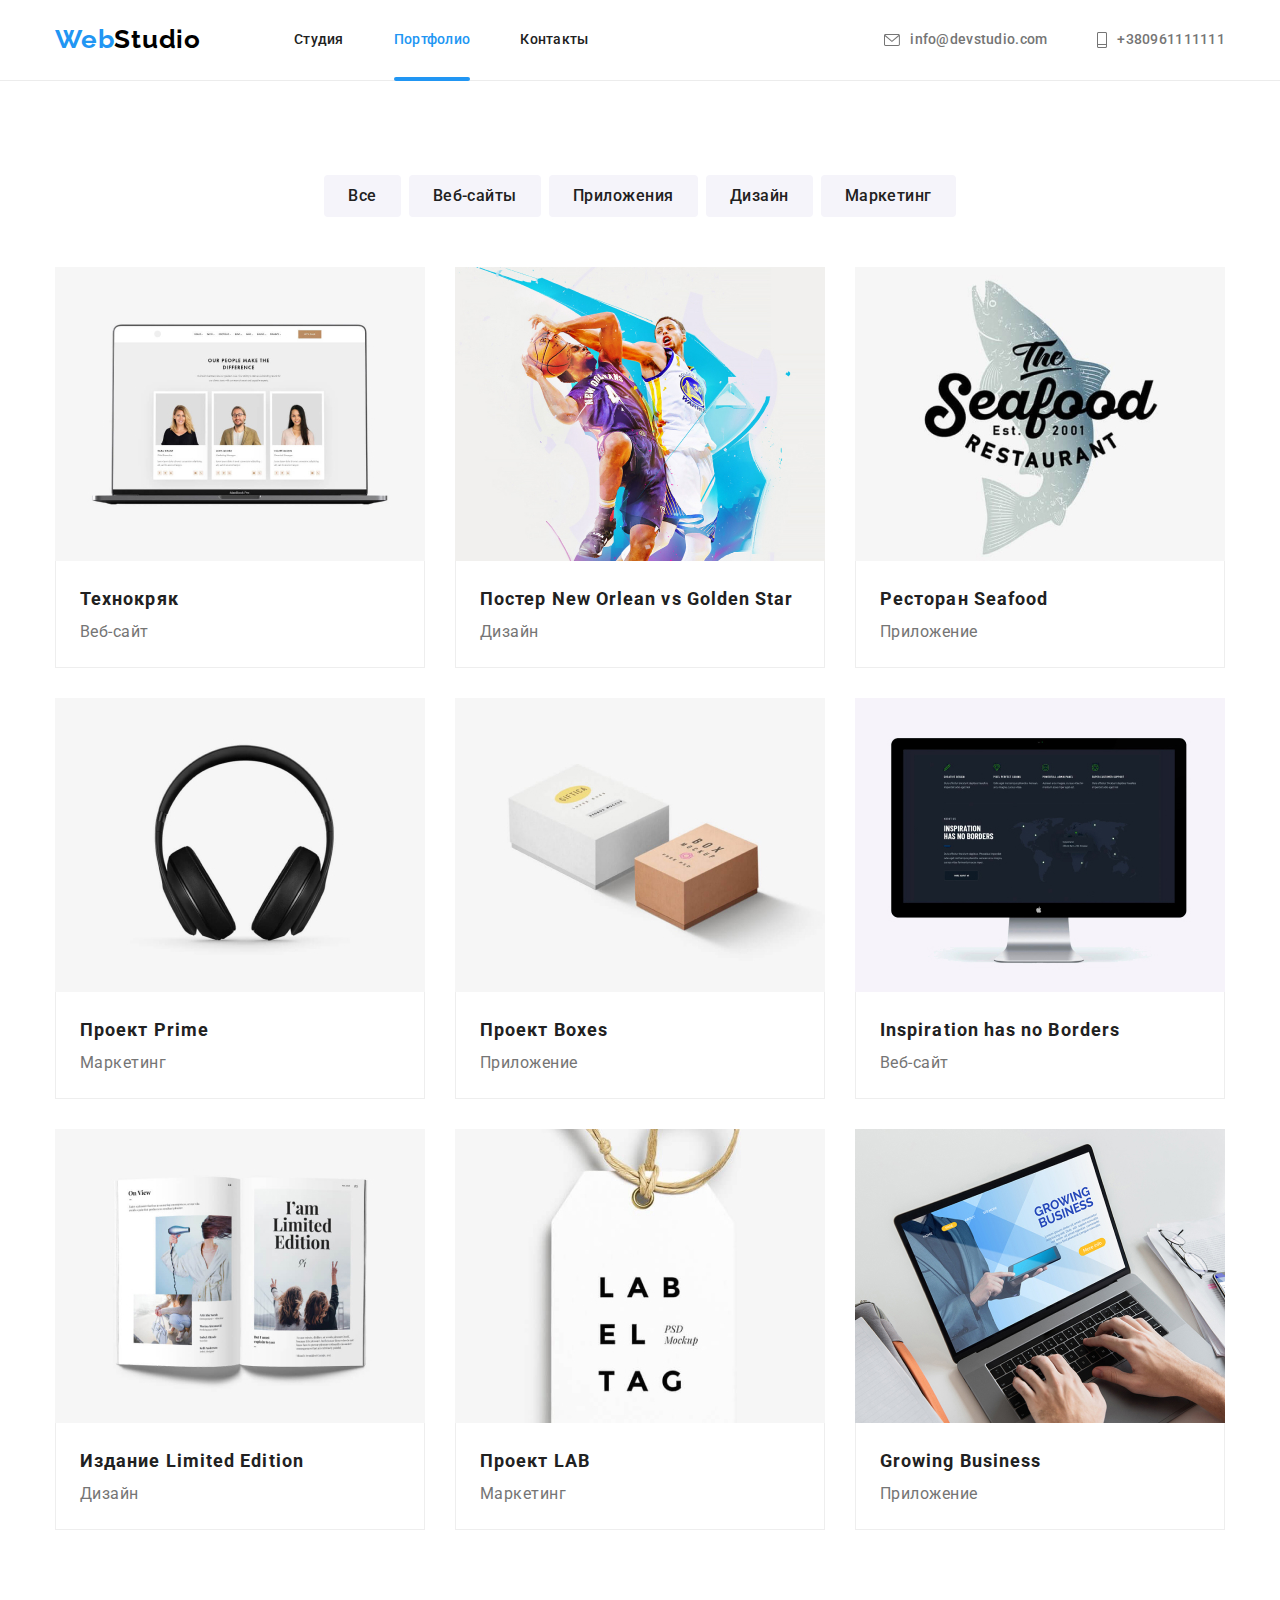
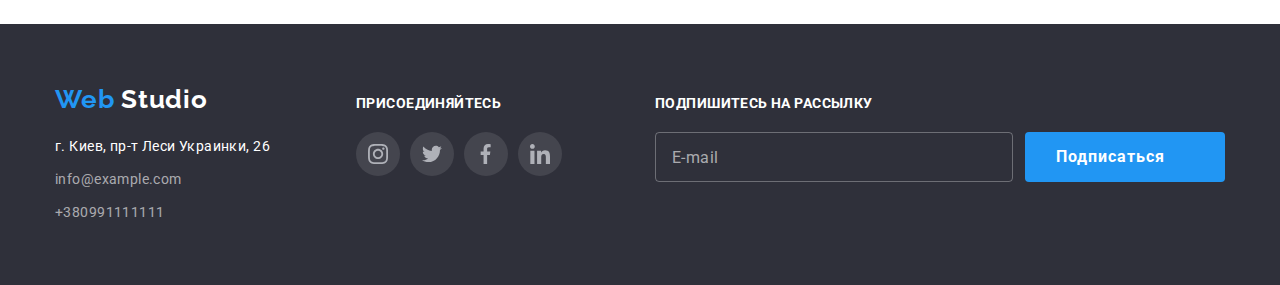
==== commit 0f6c23ac: "правки hw-07" ====
--- a/portfolio.html
+++ b/portfolio.html
@@ -61,192 +61,195 @@
         <section class="section">
             <div class="container">
   <h1 class="visually-hidden">Наши работы</h1>
-        <ul class="filter-button-list">
-            <li class="filter-button-item"><button class="filter-button" type="button">Все</button></li>
-            <li class="filter-button-item">
-                <button class="filter-button" type="button">Веб-сайты</button>
-            </li>
-            <li class="filter-button-item">
-                <button class="filter-button" type="button">Приложения</button>
-            </li>
-            <li class="filter-button-item"><button class="filter-button" type="button">Дизайн</button></li>
-            <li>
-                <button class="filter-button" type="button">Маркетинг</button>
+        <ul class="filter-menu">
+            <li class="filter-menu__item">
+                <button class="filter-menu__button" type="button">Все</button></li>
+                
+            <li class="filter-menu__item">
+                <button class="filter-menu__button" type="button">Веб-сайты</button>
+            </li>
+            <li class="filter-menu__item">
+                <button class="filter-menu__button" type="button">Приложения</button>
+            </li>
+            <li class="filter-menu__item">
+                <button class="filter-menu__button" type="button">Дизайн</button></li>
+            <li class="filter-menu__item">
+                <button class="filter-menu__button" type="button">Маркетинг</button>
             </li>
         </ul>
         <ul class="portfolio-list">
-            <li class="portfolio-item">
-                <a class="portfolio-link" href=""
-                ><div class="portfolio-hover-container">
+            <li class="portfolio-list__item">
+                <a class="portfolio" href=""
+                ><div class="portfolio__container">
            <img src="./img/portfolio1.jpg" 
            alt="лаптоп"
            width="370"
            height="294"/>
-        <p class="portfolio-hover-text">
+        <p class="portfolio__hover-text">
             Ресурс предлагает комплексные предложения с разным уровнем
             функционала и сервисов. Все это позволит посетителю получить
             исчерпывающие сведения о компании или частном лице.
         </p>
                 </div>
-              <div class="portfolio-item-text-container">
-<h2 class="portfolio-title">Технокряк</h2>
-            <p class="portfolio-text">Веб-сайт</p>
+              <div class="portfolio__text-container">
+<h2 class="portfolio__title">Технокряк</h2>
+            <p class="portfolio__text">Веб-сайт</p>
               </div>    
                 </a>
             </li>
-            <li class="portfolio-item">
-                <a class="portfolio-link" href="">
-                    <div class="portfolio-hover-container">
+            <li class="portfolio-list__item">
+                <a class="portfolio" href="">
+                    <div class="portfolio__container">
 <img src="./img/portfolio2.jpg" alt="баскетбол"
                 width="370"
                 height="294"/>
-                <p class="portfolio-hover-text">
+                <p class="portfolio__hover-text">
                     Ресурс предлагает комплексные предложения с разным уровнем
                     функционала и сервисов. Все это позволит посетителю получить
                     исчерпывающие сведения о компании или частном лице.
                 </p>
                     </div>
      
-                <div class="portfolio-item-text-container">
- <h2 class="portfolio-title">Постер New Orlean vs Golden Star</h2>
-                <p class="portfolio-text">Дизайн</p>
-                </div>
-                </a>
-            </li>
-            <li class="portfolio-item">
-                <a class="portfolio-link" href="">
-                    <div class="portfolio-hover-container">
+                <div class="portfolio__text-container">
+ <h2 class="portfolio__title">Постер New Orlean vs Golden Star</h2>
+                <p class="portfolio__text">Дизайн</p>
+                </div>
+                </a>
+            </li>
+            <li class="portfolio-list__item">
+                <a class="portfolio" href="">
+                    <div class="portfolio__container">
 <img src="./img/portfolio3.jpg" alt="лого ресторана"
                 width="370"
                 height="294"/>
-                <p class="portfolio-hover-text">
-                    Ресурс предлагает комплексные предложения с разным уровнем
-                    функционала и сервисов. Все это позволит посетителю получить
-                    исчерпывающие сведения о компании или частном лице.
-                </p>
-                    </div>
-                <div class="portfolio-item-text-container">
- <h2 class="portfolio-title">Ресторан Seafood</h2>
-                <p class="portfolio-text">Приложение</p>
-                </div>
-                </a>
-            </li>
-            <li class="portfolio-item">
-                <a class="portfolio-link" href="">
-                    <div class="portfolio-hover-container">
+                <p class="portfolio__hover-text">
+                    Ресурс предлагает комплексные предложения с разным уровнем
+                    функционала и сервисов. Все это позволит посетителю получить
+                    исчерпывающие сведения о компании или частном лице.
+                </p>
+                    </div>
+                <div class="portfolio__text-container">
+ <h2 class="portfolio__title">Ресторан Seafood</h2>
+                <p class="portfolio__text">Приложение</p>
+                </div>
+                </a>
+            </li>
+            <li class="portfolio-list__item">
+                <a class="portfolio" href="">
+                    <div class="portfolio__container">
  <img src="./img/portfolio4.jpg" alt="наушники"
                 width="370"
                 height="294"/>
-                <p class="portfolio-hover-text">
-                    Ресурс предлагает комплексные предложения с разным уровнем
-                    функционала и сервисов. Все это позволит посетителю получить
-                    исчерпывающие сведения о компании или частном лице.
-                </p>
-                    </div>
-    
-                <div class="portfolio-item-text-container">
-<h2 class="portfolio-title">Проект Prime</h2>
-                <p class="portfolio-text">Маркетинг</p>
+                <p class="portfolio__hover-text">
+                    Ресурс предлагает комплексные предложения с разным уровнем
+                    функционала и сервисов. Все это позволит посетителю получить
+                    исчерпывающие сведения о компании или частном лице.
+                </p>
+                    </div>
+    
+                <div class="portfolio__text-container">
+<h2 class="portfolio__title">Проект Prime</h2>
+                <p class="portfolio__text">Маркетинг</p>
                 </div> 
                 </a>
              
             </li>
-            <li class="portfolio-item">
-                <a class="portfolio-link" href="">
-                    <div class="portfolio-hover-container">
+            <li class="portfolio-list__item">
+                <a class="portfolio" href="">
+                    <div class="portfolio__container">
 <img src="./img/portfolio5.jpg" alt="две коробки"
                 width="370"
                 height="294"/>
-                <p class="portfolio-hover-text">
+                <p class="portfolio__hover-text">
                     Ресурс предлагает комплексные предложения с разным уровнем
                     функционала и сервисов. Все это позволит посетителю получить
                     исчерпывающие сведения о компании или частном лице.
                 </p>
                     </div>
       
-                <div class="portfolio-item-text-container">
-<h2 class="portfolio-title">Проект Boxes</h2>
-                <p class="portfolio-text">Приложение</p>
+                <div class="portfolio__text-container">
+<h2 class="portfolio__title">Проект Boxes</h2>
+                <p class="portfolio__text">Приложение</p>
                 </div>
                 </a>
           
             </li>
-            <li class="portfolio-item">
-                <a class="portfolio-link" href="">
-                    <div class="portfolio-hover-container">
+            <li class="portfolio-list__item">
+                <a class="portfolio" href="">
+                    <div class="portfolio__container">
 <img src="./img/portfolio6.jpg" alt="монитор"
                 width="370"
                 height="294"/>
-                <p class="portfolio-hover-text">
+                <p class="portfolio__hover-text">
                     Ресурс предлагает комплексные предложения с разным уровнем
                     функционала и сервисов. Все это позволит посетителю получить
                     исчерпывающие сведения о компании или частном лице.
                 </p>
                     </div>
       
-                <div class="portfolio-item-text-container">
- <h2 class="portfolio-title">Inspiration has no Borders</h2>
-                <p class="portfolio-text">Веб-сайт</p>
+                <div class="portfolio__text-container">
+ <h2 class="portfolio__title">Inspiration has no Borders</h2>
+                <p class="portfolio__text">Веб-сайт</p>
                 </div>
                 </a>
           
             </li>
-            <li class="portfolio-item">
-                <a class="portfolio-link" href="">
-                    <div class="portfolio-hover-container">
+            <li class="portfolio-list__item">
+                <a class="portfolio" href="">
+                    <div class="portfolio__container">
  <img src="./img/portfolio7.jpg" alt="журнал"
                 width="370"
                 height="294"/>
-                <p class="portfolio-hover-text">
+                <p class="portfolio__hover-text">
                     Ресурс предлагает комплексные предложения с разным уровнем
                     функционала и сервисов. Все это позволит посетителю получить
                     исчерпывающие сведения о компании или частном лице.
                 </p>
                     </div>
       
-                <div class="portfolio-item-text-container">
- <h2 class="portfolio-title">Издание Limited Edition</h2>
-                <p class="portfolio-text">Дизайн</p>
+                <div class="portfolio__text-container">
+ <h2 class="portfolio__title">Издание Limited Edition</h2>
+                <p class="portfolio__text">Дизайн</p>
                 </div>
                 </a>
          
             </li>
-            <li class="portfolio-item">
-                <a class="portfolio-link" href="">
-                    <div class="portfolio-hover-container">
+            <li class="portfolio-list__item">
+                <a class="portfolio" href="">
+                    <div class="portfolio__container">
  <img src="./img/portfolio8.jpg" alt="этикетка"
                 width="370"
                 height="294"/>
-                <p class="portfolio-hover-text">
+                <p class="portfolio__hover-text">
                     Ресурс предлагает комплексные предложения с разным уровнем
                     функционала и сервисов. Все это позволит посетителю получить
                     исчерпывающие сведения о компании или частном лице.
                 </p>
                     </div>
      
-                <div class="portfolio-item-text-container">
- <h2 class="portfolio-title">Проект LAB</h2>
-                <p class="portfolio-text">Маркетинг</p>
+                <div class="portfolio__text-container">
+ <h2 class="portfolio__title">Проект LAB</h2>
+                <p class="portfolio__text">Маркетинг</p>
                 </div>
                 </a>
           
             </li>
-            <li class="portfolio-item">
-                <a class="portfolio-link" href="">
-                    <div class="portfolio-hover-container">
+            <li class="portfolio-list__item">
+                <a class="portfolio" href="">
+                    <div class="portfolio__container">
  <img src="./img/portfolio9.jpg" alt="руки на клавиатуре"
                 width="370"
                 height="294"/>
-                <p class="portfolio-hover-text">
+                <p class="portfolio__hover-text">
                     Ресурс предлагает комплексные предложения с разным уровнем
                     функционала и сервисов. Все это позволит посетителю получить
                     исчерпывающие сведения о компании или частном лице.
                 </p>
                     </div>
       
-                <div class="portfolio-item-text-container">
-<h2 class="portfolio-title">Growing Business</h2>
-                <p class="portfolio-text">Приложение</p>
+                <div class="portfolio__text-container">
+<h2 class="portfolio__title">Growing Business</h2>
+                <p class="portfolio__text">Приложение</p>
                 </div>
                 </a>
          
@@ -268,7 +271,7 @@
                 <address class="contacts">
                     <ul class="contacts__list">
                         <li class="contacts__item">
-                            <a class="contacts__link-contacts__post-adres" href="https://goo.gl/maps/zZC6SGE139cC886c9"
+                            <a class="contacts__link post-adres" href="https://goo.gl/maps/zZC6SGE139cC886c9"
                                 target="_blank" rel="noopener noreferrer">г. Киев, пр-т Леси Украинки, 26</a>
                         </li>
                         <li class="contacts__item">
@@ -282,30 +285,30 @@
             </div>
             <div class="footer-right-side">
                 <h2 class="footer-title">присоединяйтесь</h2>
-                <ul class="social-links-list">
-                    <li class="social-links-list-item">
-                        <a class="social-links-list-link footer-social-link" href="">
+                <ul class="socials">
+                    <li class="socials__item">
+                        <a class="socials__list-link footer-social-link" href="">
                             <svg class="footer-social-link-icon" width="20" height="20">
                                 <use href="./img/icons.svg#instagram"></use>
                             </svg>
                         </a>
                     </li>
-                    <li class="social-links-list-item">
-                        <a class="social-links-list-link footer-social-link" href="">
+                    <li class="socials__item">
+                        <a class="socials__list-link footer-social-link" href="">
                             <svg class="footer-social-link-icon" width="20" height="20">
                                 <use href="./img/icons.svg#twitter"></use>
                             </svg>
                         </a>
                     </li>
-                    <li class="social-links-list-item">
-                        <a class="social-links-list-link footer-social-link" href="">
+                    <li class="socials__item">
+                        <a class="socials__list-link footer-social-link" href="">
                             <svg class="footer-social-link-icon" width="20" height="20">
                                 <use href="./img/icons.svg#facebook"></use>
                             </svg>
                         </a>
                     </li>
-                    <li class="social-links-list-item">
-                        <a class="social-links-list-link footer-social-link" href="">
+                    <li class="socials__item">
+                        <a class="socials__list-link footer-social-link" href="">
                             <svg class="footer-social-link-icon" width="20" height="20">
                                 <use href="./img/icons.svg#linkedin"></use>
                             </svg>
@@ -316,8 +319,8 @@
             <div class="footer-subscribe-part">
                 <p class="footer-title">Подпишитесь на рассылку</p>
                 <form class="footer-subcribe-form">
-                    <input class="footer-subcribe-input" type="email" name="email-for-subscription" placeholder="E-mail" /><button
-                        class="footer-subscribe-button" type="submit">
+                    <input class="footer-subcribe__input" type="email" name="email-for-subscription" placeholder="E-mail" /><button
+                        class="footer-subscribe__button" type="submit">
                         Подписаться
                         <svg class="footer-subscribe-button-icon" width="24" height="24">
                             <use href="./images/icons.svg#plane"></use>
--- a/css/main.min.css
+++ b/css/main.min.css
@@ -1 +1 @@
-﻿:root{--primary-color: #757575;--secondary-color: #212121;--accent-color: #2196F3;--bg-color: #FFFFFF;--transition-data: 250ms cubic-bezier(0.4, 0, 0.2, 1)}.visually-hidden{position:absolute;width:1px;height:1px;margin:-1px;border:0;padding:0;white-space:nowrap;clip-path:inset(100%);clip:rect(0 0 0 0);overflow:hidden}body{font-family:Roboto,sans-serif;color:var(--primary-color);background-color:var(--bg-color)}ul{padding:0;margin:0;list-style:none}h1,h2,h3,p{margin:0}img{max-width:100%;height:auto;display:block}.container{width:1200px;padding-left:15px;padding-right:15px;margin:0 auto}.section{padding-top:94px;padding-bottom:94px}.socials{display:flex;justify-content:center}.socials__item{width:44px;height:44px}.socials__item:not(:last-child){margin-right:10px}.socials__list-link{color:#fff;display:flex;align-items:center;justify-content:center;width:100%;height:100%;border-radius:50%;background-color:var(--bg-color);transition:background-color 250ms cubic-bezier(0.4, 0, 0.2, 1)}.socials__list-link:hover,.socials__list-link:focus{background-color:var(--accent-color)}.socials__list-icon{fill:inherit;transition:fill 250ms cubic-bezier(0.4, 0, 0.2, 1)}.socials__list-link-link:hover .socials__list-icon,.socials__list-link-link:focus .socials__list-icon{fill:var(--bg-color)}.logo{text-decoration:none;font-family:Raleway,sans-serif;font-weight:700;font-size:26px;line-height:1.2;letter-spacing:.03em;color:#000}.logo__icon{color:var(--accent-color)}.backdrop{position:fixed;top:0;left:0;width:100%;height:100%;background:rgba(0,0,0,.2);transition:opacity var(--transition-data),visibility var(--transition-data)}.backdrop.is-hidden{visibility:hidden;opacity:0;pointer-events:none}.modal{position:absolute;top:50%;left:50%;transform:translate(-50%, -50%) scale(1);min-width:528px;min-height:581px;background:var(--bg-color);box-shadow:0px 1px 3px rgba(0,0,0,.12),0px 1px 1px rgba(0,0,0,.14),0px 2px 1px rgba(0,0,0,.2);border-radius:4px;transition:translate var(--transition-data) scale var(--transition-data)}.modal-form{display:flex;flex-direction:column;width:528px;padding:40px}.modal-form-title{margin-bottom:12px;font-weight:700;font-size:20px;line-height:1.15;letter-spacing:.03em;text-align:center;color:var(--secondary-color)}.modal-form-field{margin-bottom:10px}.modal-form-input-container{position:relative;display:block}.modal-form-input-container .modal-form-label-text{display:block;margin-bottom:4px;font-size:12px;line-height:1.17;letter-spacing:.01em}.modal-form-input{padding-left:42px;width:100%;height:40px;border:1px solid rgba(33,33,33,.2);border-radius:4px;transition:border-color var(--transition-data)}.modal-form-input :hover,.modal-form-input :focus{outline:none;border:1px solid var(--accent-color);cursor:pointer}.modal-form-icon{position:absolute;top:50%;left:12px;transform:translateY(-50%);fill:var(--secondary-color);transition:fill var(--transition-data)}.modal-form-input:hover+.modal-form-icon,.modal-form-input:focus+.modal-form-icon{fill:var(--accent-color)}.modal-form-textarea-field{margin-bottom:20px}.modal-form-textarea{display:block;width:100%;height:120px;padding:12px 16px;resize:none;border:1px solid rgba(33,33,33,.2);border-radius:4px;transition:border-color var(--transition-data)}.modal-form-textarea:hover,.modal-form-textarea:focus{outline:none;border-color:var(--accent-color)}.modal-form-textarea::placeholder{font-size:12px;line-height:1.17;letter-spacing:.01em;color:rgba(117,117,117,.5)}.modal-form-rules-label{justify-content:center;display:flex;align-items:center;flex-wrap:wrap;margin-bottom:30px;font-size:14px;line-height:1.71;letter-spacing:.03em}.modal-form-icon-checkbox{fill:rgba(0,0,0,0);border:2px solid var(--secondary-color);border-radius:4px;cursor:pointer;margin-right:7px;transition:border var(--transition-data),fill var(--transition-data)}.modal-form-rules-checkbox:focus+.modal-form-icon-checkbox{border:1px solid var(--accent-color)}.modal-form-rules-checkbox:checked+.modal-form-icon-checkbox{fill:var(--accent-color);border:none}.modal-form-rules-link{color:var(--accent-color)}.modal-form-send-btn{min-width:200px;align-self:center;padding:10px 56px;font-weight:700;font-size:16px;line-height:1.88;letter-spacing:.06em;color:var(--bg-color);background-color:var(--accent-color);cursor:pointer;border-color:rgba(0,0,0,0);border-radius:4px;transition:background-color var(--transition-data),box-shadow var(--transition-data)}.modal-form-send-btn:hover,.modal-form-send-btn:focus{background-color:#188ce8;box-shadow:0px 4px 4px rgba(0,0,0,.15)}.backdrop.is-hidden .modal{transform:translate(-30%, -30%) scale(0.7)}.modal-close-btn{position:absolute;right:8px;top:8px;width:30px;height:30px;padding:0;display:flex;align-items:center;justify-content:center;border-radius:50%;border:1px solid rgba(0,0,0,.1);background:rgba(0,0,0,0);cursor:pointer}.modal-close-btn-icon{transition:fill var(--transition-data)}.modal-close-btn:hover .modal-close-btn-icon,.modal-close-btn:focus .modal-close-btn-icon{fill:var(--accent-color)}.main-header{border-bottom:1px solid #ececec}.header-container,.header-nav{display:flex;align-items:center}.menu-list{display:flex;margin-left:93px}.menu-list-item__contaсt-item:not(:last-child){margin-right:50px}.menu-list__item+.menu-list__item{margin-left:50px}.menu-list__link{padding:32px 0;display:block;text-decoration:none;font-weight:500;font-size:14px;line-height:1.14;letter-spacing:.02em;color:var(--secondary-color);transition:color 250ms cubic-bezier(0.4, 0, 0.2, 1)}.menu-list__link:hover,.menu-list__link:focus{color:var(--accent-color)}.current{position:relative;color:var(--accent-color)}.current::after{content:"";display:block;position:absolute;bottom:-1px;left:0;width:100%;height:4px;border-radius:2px;background-color:var(--accent-color)}.menu-list-item{display:flex;margin-left:auto}.menu-list-item__contaсt-item:not(:last-child){margin-right:50px}.menu-list-item__icon{margin-right:10px;fill:#757575}.menu-list-item__contact-link:hover .menu-list-item__icon,.menu-list-item__contact-link:focus .menu-list-item__icon{fill:var(--accent-color)}.menu-list-item__contact-link{display:flex;align-items:center;text-decoration:none;font-weight:500;font-size:14px;line-height:1.14;letter-spacing:.02em;color:var(--primary-color);transition:color 250ms cubic-bezier(0.4, 0, 0.2, 1)}.menu-list-item__contact-link:hover,.menu-list-item__contact-link:focus{color:var(--accent-color)}.menu-list-item__icon{margin-right:10px;fill:#757575;transition:fill 250ms cubic-bezier(0.4, 0, 0.2, 1)}.hero{padding-top:200px;padding-bottom:200px;background-color:#2f303a;text-align:center}.overlay{max-width:1600px;height:600px;margin:0 auto;background-image:linear-gradient(rgba(47, 48, 58, 0.4), rgba(47, 48, 58, 0.4)),url(../img/hero.jpg);background-repeat:no-repeat;background-size:cover;background-position:center}.hero__title{margin:0 auto 30px auto;width:696px;font-weight:900;font-size:44px;line-height:1.36;letter-spacing:.06em;text-transform:uppercase;color:var(--bg-color)}.hero__button{padding:10px 32px;font-weight:700;font-size:16px;line-height:1.88;letter-spacing:.06em;color:var(--bg-color);background-color:var(--accent-color);cursor:pointer;border-color:rgba(0,0,0,0);border-radius:4px;transition:background-color 250ms cubic-bezier(0.4, 0, 0.2, 1)}.hero__button:hover,.hero__button:focus{background-color:#188ce8}.benefits-section{padding-top:94px;padding-bottom:94px}.benefits-list{display:flex;flex-wrap:wrap}.benefits-list__item{width:270px}.benefits-list__item:not(:nth-child(4n)){margin-right:30px}.benefits-list__icon-container{display:flex;align-items:center;justify-content:center;width:270px;height:120px;margin-bottom:30px;background:#f5f4fa;border-radius:4px}.benefits-list__icon{width:70px;height:70px}.benefits-list__title{margin-bottom:10px;font-weight:700;font-size:14px;line-height:1.14;letter-spacing:.03em;text-transform:uppercase;color:var(--secondary-color)}.benefits-list__text{font-size:14px;line-height:1.71;letter-spacing:.03em}.occupation-section{padding-top:0}.section-title{margin-bottom:50px;font-weight:700;font-size:36px;line-height:1.17;letter-spacing:.03em;color:var(--secondary-color);text-align:center}.occupation-list{display:flex}.occupation-list__item:not(:last-child){margin-right:30px}.occupation-list__container{position:relative}.occupation-list__text{position:absolute;bottom:0;display:flex;align-items:center;justify-content:center;width:100%;height:70px;font-weight:700;font-size:14px;line-height:1.14;letter-spacing:.03em;text-transform:uppercase;color:var(--bg-color);background-color:rgba(47,48,58,.8)}.team-section{background-color:#f5f4fa}.team-list{display:flex}.team-list__title{margin-bottom:10px;font-weight:500;color:var(--secondary-color)}.team-list__text{margin-bottom:16px}.team-list__item{border-radius:0px 0px 4px 4px;box-shadow:0px 1px 3px rgba(0,0,0,.12),0px 1px 1px rgba(0,0,0,.14),0px 2px 1px rgba(0,0,0,.2);background-color:var(--bg-color)}.team-list__item:not(:nth-child(4n)){margin-right:30px}.team-list__text-container{padding-top:30px;padding-bottom:30px}.team-list__title,.team-list__text{font-size:16px;line-height:1.19;letter-spacing:.03em;text-align:center}.clients-list{display:flex;justify-content:center}.clients-list__item{width:170px;height:92px}.clients-list__item:not(:nth-child(6n)){margin-right:30px}.clients-list__link{display:flex;align-items:center;justify-content:center;width:100%;height:100%;border:1px solid #afb1b8;border-radius:4px;transition:border 250ms cubic-bezier(0.4, 0, 0.2, 1)}.clients-list__link:hover,.clients-list__link:focus{border:1px solid var(--accent-color)}.clients-list__logo{fill:#afb1b8;transition:fill 250ms cubic-bezier(0.4, 0, 0.2, 1)}.clients-list__link:hover .clients-list__logo,.clients-list__link:focus .clients-list__logo{fill:var(--accent-color)}.footer{padding-top:60px;padding-bottom:60px;background-color:#2f303a}.container-flex{display:flex;align-items:baseline}.footer-left-side{flex-grow:1;margin-right:70px}.logo__studio{color:var(--bg-color)}.footer-title{font-weight:700;margin-bottom:20px;font-size:14px;line-height:1.14;letter-spacing:.03em;text-transform:uppercase;color:var(--bg-color)}.footer-social-link{background-color:rgba(255,255,255,.1);transition:background-color 250ms cubic-bezier(0.4, 0, 0.2, 1)}.footer-social-link:hover,.footer-social-link:focus{background-color:var(--accent-color)}.filter-button-list{margin-bottom:50px;display:flex;justify-content:center}.filter-button{padding:6px 22px;font-weight:500;font-size:16px;line-height:1.62;letter-spacing:.03em;color:var(--secondary-color);background-color:#f5f4fa;cursor:pointer;border-radius:4px;border-color:rgba(0,0,0,0);transition:box-shadow 250ms cubic-bezier(0.4, 0, 0.2, 1),background-color 250ms cubic-bezier(0.4, 0, 0.2, 1),color 250ms cubic-bezier(0.4, 0, 0.2, 1)}.filter-button:hover,.filter-button:focus{box-shadow:0px 3px 1px rgba(0,0,0,.1),0px 1px 2px rgba(0,0,0,.08),0px 2px 2px rgba(0,0,0,.12);background-color:var(--accent-color);color:var(--bg-color)}.filter-button-item:not(:last-child){margin-right:8px}.page-navigation{display:flex;margin-left:93px}.portfolio-list{display:flex;flex-wrap:wrap}.portfolio-item{width:calc((100% - 60px)/3)}.portfolio-link{display:block;color:inherit;text-decoration:none;transition:box-shadow 250ms cubic-bezier(0.4, 0, 0.2, 1)}.portfolio-link:hover,.portfolio-link:focus{box-shadow:0px 1px 1px rgba(0,0,0,.12),0px 4px 4px rgba(0,0,0,.06),1px 4px 6px rgba(0,0,0,.16)}.portfolio-hover-container{position:relative;overflow:hidden}.portfolio-hover-container::before{display:block;position:absolute;content:"";width:100%;height:100%;background:rgba(33,150,243,.9);transform:translateY(100%);transition:transform 250ms cubic-bezier(0.4, 0, 0.2, 1)}.portfolio-link:hover .portfolio-hover-container::before,.portfolio-link:focus .portfolio-hover-container::before{transform:translateY(0)}.portfolio-hover-text{position:absolute;bottom:-100%;padding:63px 24px;font-size:18px;line-height:1.56;letter-spacing:.03em;color:var(--bg-color);transition:bottom 250ms cubic-bezier(0.4, 0, 0.2, 1)}.portfolio-link:hover .portfolio-hover-text,.portfolio-link:focus .portfolio-hover-text{bottom:0}.portfolio-title{font-weight:700;font-size:18px;line-height:2;letter-spacing:.06em;color:var(--secondary-color)}.portfolio-item-text-container{padding:20px 24px;border:1px solid #eee;border-top:0}.portfolio-item:not(:nth-child(3n)){margin-right:30px}.portfolio-item:not(:nth-last-child(-n+3)){margin-bottom:30px}.footer-adress-item{display:flex}.portfolio-title{font-weight:700;font-size:18px;line-height:2;letter-spacing:.06em;color:var(--secondary-color)}.portfolio-text{font-size:16px;line-height:1.88;letter-spacing:.03em}.footer-right-side{margin-right:93px}.socials__footer-icon{fill:var(--bg-color)}.footer-subcribe-form{display:flex;align-items:center}.footer-subcribe-input{width:358px;height:50px;padding:15px 16px;margin-right:12px;color:var(--bg-color);background-color:rgba(0,0,0,0);border:1px solid rgba(255,255,255,.3);border-radius:4px}.footer-subcribe-input::placeholder{font-size:16px;line-height:1.25;letter-spacing:.03em;color:rgba(255,255,255,.6)}.footer-subscribe-button{min-width:200px;height:50px;display:flex;align-items:center;padding-left:29px;font-weight:700;font-size:16px;line-height:1.88;letter-spacing:.06em;color:var(--bg-color);background-color:var(--accent-color);cursor:pointer;border-color:rgba(0,0,0,0);border-radius:4px;transition:background-color var(--transition-data)}.footer-subscribe-button:hover,.footer-subscribe-button:focus{background-color:#188ce8}.footer-subscribe-button-icon{margin-left:10px}.contacts{font-style:normal;margin-top:20px}.contacts__item:not(:last-child){margin-bottom:9px}.contacts__link{font-size:14px;line-height:1.71;letter-spacing:.03em;color:rgba(255,255,255,.6);text-decoration:none;transition:color 250ms cubic-bezier(0.4, 0, 0.2, 1)}.contacts__link:hover,.contacts__link:focus{color:var(--accent-color)}.post-adres{color:var(--bg-color);font-style:normal}/*# sourceMappingURL=main.min.css.map */+﻿:root{--primary-color: #757575;--secondary-color: #212121;--accent-color: #2196F3;--bg-color: #FFFFFF;--transition-data: 250ms cubic-bezier(0.4, 0, 0.2, 1)}.visually-hidden{position:absolute;width:1px;height:1px;margin:-1px;border:0;padding:0;white-space:nowrap;clip-path:inset(100%);clip:rect(0 0 0 0);overflow:hidden}body{font-family:Roboto,sans-serif;color:var(--primary-color);background-color:var(--bg-color)}ul{padding:0;margin:0;list-style:none}h1,h2,h3,p{margin:0}img{max-width:100%;height:auto;display:block}.container{width:1200px;padding-left:15px;padding-right:15px;margin:0 auto}.section{padding-top:94px;padding-bottom:94px}.socials{display:flex;justify-content:center}.socials__item{width:44px;height:44px}.socials__item:not(:last-child){margin-right:10px}.socials__list-link{color:#fff;display:flex;align-items:center;justify-content:center;width:100%;height:100%;border-radius:50%;background-color:var(--bg-color);transition:background-color 250ms cubic-bezier(0.4, 0, 0.2, 1)}.socials__list-link:hover,.socials__list-link:focus{background-color:var(--accent-color)}.socials__list-icon{fill:inherit;transition:fill 250ms cubic-bezier(0.4, 0, 0.2, 1)}.socials__list-link-link:hover .socials__list-icon,.socials__list-link-link:focus .socials__list-icon{fill:var(--bg-color)}.logo{text-decoration:none;font-family:Raleway,sans-serif;font-weight:700;font-size:26px;line-height:1.2;letter-spacing:.03em;color:#000}.logo__icon{color:var(--accent-color)}.backdrop{position:fixed;top:0;left:0;width:100%;height:100%;background:rgba(0,0,0,.2);transition:opacity var(--transition-data),visibility var(--transition-data)}.backdrop.is-hidden{visibility:hidden;opacity:0;pointer-events:none}.modal{position:absolute;top:50%;left:50%;transform:translate(-50%, -50%) scale(1);min-width:528px;min-height:581px;background:var(--bg-color);box-shadow:0px 1px 3px rgba(0,0,0,.12),0px 1px 1px rgba(0,0,0,.14),0px 2px 1px rgba(0,0,0,.2);border-radius:4px;transition:translate var(--transition-data) scale var(--transition-data)}.modal-form{display:flex;flex-direction:column;width:528px;padding:40px}.modal-form-title{margin-bottom:12px;font-weight:700;font-size:20px;line-height:1.15;letter-spacing:.03em;text-align:center;color:var(--secondary-color)}.modal-form-field{margin-bottom:10px}.modal-form-input-container{position:relative;display:block}.modal-form-input-container .modal-form-label-text{display:block;margin-bottom:4px;font-size:12px;line-height:1.17;letter-spacing:.01em}.modal-form-input{padding-left:42px;width:100%;height:40px;border:1px solid rgba(33,33,33,.2);border-radius:4px;transition:border-color var(--transition-data)}.modal-form-input :hover,.modal-form-input :focus{outline:none;border:1px solid var(--accent-color);cursor:pointer}.modal-form-icon{position:absolute;top:50%;left:12px;transform:translateY(-50%);fill:var(--secondary-color);transition:fill var(--transition-data)}.modal-form-input:hover+.modal-form-icon,.modal-form-input:focus+.modal-form-icon{fill:var(--accent-color)}.modal-form-textarea-field{margin-bottom:20px}.modal-form-textarea{display:block;width:100%;height:120px;padding:12px 16px;resize:none;border:1px solid rgba(33,33,33,.2);border-radius:4px;transition:border-color var(--transition-data)}.modal-form-textarea:hover,.modal-form-textarea:focus{outline:none;border-color:var(--accent-color)}.modal-form-textarea::placeholder{font-size:12px;line-height:1.17;letter-spacing:.01em;color:rgba(117,117,117,.5)}.modal-form-rules-label{justify-content:center;display:flex;align-items:center;flex-wrap:wrap;margin-bottom:30px;font-size:14px;line-height:1.71;letter-spacing:.03em}.modal-form-icon-checkbox{fill:rgba(0,0,0,0);border:2px solid var(--secondary-color);border-radius:4px;cursor:pointer;margin-right:7px;transition:border var(--transition-data),fill var(--transition-data)}.modal-form-rules-checkbox:focus+.modal-form-icon-checkbox{border:1px solid var(--accent-color)}.modal-form-rules-checkbox:checked+.modal-form-icon-checkbox{fill:var(--accent-color);border:none}.modal-form-rules-link{color:var(--accent-color)}.modal-form-send-btn{min-width:200px;align-self:center;padding:10px 56px;font-weight:700;font-size:16px;line-height:1.88;letter-spacing:.06em;color:var(--bg-color);background-color:var(--accent-color);cursor:pointer;border-color:rgba(0,0,0,0);border-radius:4px;transition:background-color var(--transition-data),box-shadow var(--transition-data)}.modal-form-send-btn:hover,.modal-form-send-btn:focus{background-color:#188ce8;box-shadow:0px 4px 4px rgba(0,0,0,.15)}.backdrop.is-hidden .modal{transform:translate(-30%, -30%) scale(0.7)}.modal-close-btn{position:absolute;right:8px;top:8px;width:30px;height:30px;padding:0;display:flex;align-items:center;justify-content:center;border-radius:50%;border:1px solid rgba(0,0,0,.1);background:rgba(0,0,0,0);cursor:pointer}.modal-close-btn-icon{transition:fill var(--transition-data)}.modal-close-btn:hover .modal-close-btn-icon,.modal-close-btn:focus .modal-close-btn-icon{fill:var(--accent-color)}.main-header{border-bottom:1px solid #ececec}.header-container,.header-nav{display:flex;align-items:center}.menu-list{display:flex;margin-left:93px}.menu-list-item__contaсt-item:not(:last-child){margin-right:50px}.menu-list__item+.menu-list__item{margin-left:50px}.menu-list__link{padding:32px 0;display:block;text-decoration:none;font-weight:500;font-size:14px;line-height:1.14;letter-spacing:.02em;color:var(--secondary-color);transition:color 250ms cubic-bezier(0.4, 0, 0.2, 1)}.menu-list__link:hover,.menu-list__link:focus{color:var(--accent-color)}.current{position:relative;color:var(--accent-color)}.current::after{content:"";display:block;position:absolute;bottom:-1px;left:0;width:100%;height:4px;border-radius:2px;background-color:var(--accent-color)}.menu-list-item{display:flex;margin-left:auto}.menu-list-item__contaсt-item:not(:last-child){margin-right:50px}.menu-list-item__icon{margin-right:10px;fill:#757575}.menu-list-item__contact-link:hover .menu-list-item__icon,.menu-list-item__contact-link:focus .menu-list-item__icon{fill:var(--accent-color)}.menu-list-item__contact-link{display:flex;align-items:center;text-decoration:none;font-weight:500;font-size:14px;line-height:1.14;letter-spacing:.02em;color:var(--primary-color);transition:color 250ms cubic-bezier(0.4, 0, 0.2, 1)}.menu-list-item__contact-link:hover,.menu-list-item__contact-link:focus{color:var(--accent-color)}.menu-list-item__icon{margin-right:10px;fill:#757575;transition:fill 250ms cubic-bezier(0.4, 0, 0.2, 1)}.hero{padding-top:200px;padding-bottom:200px;background-color:#2f303a;text-align:center}.overlay{max-width:1600px;height:600px;margin:0 auto;background-image:linear-gradient(rgba(47, 48, 58, 0.4), rgba(47, 48, 58, 0.4)),url(../img/hero.jpg);background-repeat:no-repeat;background-size:cover;background-position:center}.hero__title{margin:0 auto 30px auto;width:696px;font-weight:900;font-size:44px;line-height:1.36;letter-spacing:.06em;text-transform:uppercase;color:var(--bg-color)}.hero__button{padding:10px 32px;font-weight:700;font-size:16px;line-height:1.88;letter-spacing:.06em;color:var(--bg-color);background-color:var(--accent-color);cursor:pointer;border-color:rgba(0,0,0,0);border-radius:4px;transition:background-color 250ms cubic-bezier(0.4, 0, 0.2, 1)}.hero__button:hover,.hero__button:focus{background-color:#188ce8}.benefits-section{padding-top:94px;padding-bottom:94px}.benefits-list{display:flex;flex-wrap:wrap}.benefits-list__item{width:270px}.benefits-list__item:not(:nth-child(4n)){margin-right:30px}.benefits-list__icon-container{display:flex;align-items:center;justify-content:center;width:270px;height:120px;margin-bottom:30px;background:#f5f4fa;border-radius:4px}.benefits-list__icon{width:70px;height:70px}.benefits-list__title{margin-bottom:10px;font-weight:700;font-size:14px;line-height:1.14;letter-spacing:.03em;text-transform:uppercase;color:var(--secondary-color)}.benefits-list__text{font-size:14px;line-height:1.71;letter-spacing:.03em}.occupation-section{padding-top:0}.section-title{margin-bottom:50px;font-weight:700;font-size:36px;line-height:1.17;letter-spacing:.03em;color:var(--secondary-color);text-align:center}.occupation-list{display:flex}.occupation-list__item:not(:last-child){margin-right:30px}.occupation-list__container{position:relative}.occupation-list__text{position:absolute;bottom:0;display:flex;align-items:center;justify-content:center;width:100%;height:70px;font-weight:700;font-size:14px;line-height:1.14;letter-spacing:.03em;text-transform:uppercase;color:var(--bg-color);background-color:rgba(47,48,58,.8)}.team-section{background-color:#f5f4fa}.team-list{display:flex}.team-list__title{margin-bottom:10px;font-weight:500;color:var(--secondary-color)}.team-list__text{margin-bottom:16px}.team-list__item{border-radius:0px 0px 4px 4px;box-shadow:0px 1px 3px rgba(0,0,0,.12),0px 1px 1px rgba(0,0,0,.14),0px 2px 1px rgba(0,0,0,.2);background-color:var(--bg-color)}.team-list__item:not(:nth-child(4n)){margin-right:30px}.team-list__text-container{padding-top:30px;padding-bottom:30px}.team-list__title,.team-list__text{font-size:16px;line-height:1.19;letter-spacing:.03em;text-align:center}.clients-list{display:flex;justify-content:center}.clients-list__item{width:170px;height:92px}.clients-list__item:not(:nth-child(6n)){margin-right:30px}.clients-list__link{display:flex;align-items:center;justify-content:center;width:100%;height:100%;border:1px solid #afb1b8;border-radius:4px;transition:border 250ms cubic-bezier(0.4, 0, 0.2, 1)}.clients-list__link:hover,.clients-list__link:focus{border:1px solid var(--accent-color)}.clients-list__logo{fill:#afb1b8;transition:fill 250ms cubic-bezier(0.4, 0, 0.2, 1)}.clients-list__link:hover .clients-list__logo,.clients-list__link:focus .clients-list__logo{fill:var(--accent-color)}.footer{padding-top:60px;padding-bottom:60px;background-color:#2f303a}.container-flex{display:flex;align-items:baseline}.footer-left-side{flex-grow:1;margin-right:70px}.logo__studio{color:var(--bg-color)}.footer-title{font-weight:700;margin-bottom:20px;font-size:14px;line-height:1.14;letter-spacing:.03em;text-transform:uppercase;color:var(--bg-color)}.footer-social-link{background-color:rgba(255,255,255,.1);transition:background-color 250ms cubic-bezier(0.4, 0, 0.2, 1)}.footer-social-link:hover,.footer-social-link:focus{background-color:var(--accent-color)}.footer-adress-item{display:flex}.filter-menu{margin-bottom:50px;display:flex;justify-content:center}.filter-menu__button{padding:6px 22px;font-weight:500;font-size:16px;line-height:1.62;letter-spacing:.03em;color:var(--secondary-color);background-color:#f5f4fa;cursor:pointer;border-radius:4px;border-color:rgba(0,0,0,0);transition:box-shadow 250ms cubic-bezier(0.4, 0, 0.2, 1),background-color 250ms cubic-bezier(0.4, 0, 0.2, 1),color 250ms cubic-bezier(0.4, 0, 0.2, 1)}.filter-menu__button:hover,.filter-menu__button:focus{box-shadow:0px 3px 1px rgba(0,0,0,.1),0px 1px 2px rgba(0,0,0,.08),0px 2px 2px rgba(0,0,0,.12);background-color:var(--accent-color);color:var(--bg-color)}.filter-menu__item:not(:last-child){margin-right:8px}.page-navigation{display:flex;margin-left:93px}.portfolio-list{display:flex;flex-wrap:wrap}.portfolio-list__item{width:calc((100% - 60px)/3)}.portfolio{display:block;color:inherit;text-decoration:none;transition:box-shadow 250ms cubic-bezier(0.4, 0, 0.2, 1)}.portfolio:hover,.portfolio:focus{box-shadow:0px 1px 1px rgba(0,0,0,.12),0px 4px 4px rgba(0,0,0,.06),1px 4px 6px rgba(0,0,0,.16)}.portfolio__container{position:relative;overflow:hidden}.portfolio__container::before{display:block;position:absolute;content:"";width:100%;height:100%;background:rgba(33,150,243,.9);transform:translateY(100%);transition:transform 250ms cubic-bezier(0.4, 0, 0.2, 1)}.portfolio :hover .portfolio__container::before,.portfolio :focus .portfolio__container::before{transform:translateY(0)}.portfolio__hover-text{position:absolute;bottom:-100%;padding:63px 24px;font-size:18px;line-height:1.56;letter-spacing:.03em;color:var(--bg-color);transition:bottom 250ms cubic-bezier(0.4, 0, 0.2, 1)}.portfolio :hover .portfolio__hover-text,.portfolio :focus .portfolio__hover-text{bottom:0}.portfolio__title{font-weight:700;font-size:18px;line-height:2;letter-spacing:.06em;color:var(--secondary-color)}.portfolio__text-container{padding:20px 24px;border:1px solid #eee;border-top:0}.portfolio-list__item:not(:nth-child(3n)){margin-right:30px}.portfolio-list__item:not(:nth-last-child(-n+3)){margin-bottom:30px}.portfolio__title{font-weight:700;font-size:18px;line-height:2;letter-spacing:.06em;color:var(--secondary-color)}.portfolio__text{font-size:16px;line-height:1.88;letter-spacing:.03em}.footer-right-side{margin-right:93px}.socials__footer-icon{fill:var(--bg-color)}.footer-subcribe-form{display:flex;align-items:center}.footer-subcribe__input{width:358px;height:50px;padding:15px 16px;margin-right:12px;color:var(--bg-color);background-color:rgba(0,0,0,0);border:1px solid rgba(255,255,255,.3);border-radius:4px}.footer-subcribe__input::placeholder{font-size:16px;line-height:1.25;letter-spacing:.03em;color:rgba(255,255,255,.6)}.footer-subscribe__button{min-width:200px;height:50px;display:flex;align-items:center;padding-left:29px;font-weight:700;font-size:16px;line-height:1.88;letter-spacing:.06em;color:var(--bg-color);background-color:var(--accent-color);cursor:pointer;border-color:rgba(0,0,0,0);border-radius:4px;transition:background-color var(--transition-data)}.footer-subscribe__button:hover,.footer-subscribe__button:focus{background-color:#188ce8}.footer-subscribe-button-icon{margin-left:10px}.contacts{font-style:normal;margin-top:20px}.contacts__item:not(:last-child){margin-bottom:9px}.contacts__link{font-size:14px;line-height:1.71;letter-spacing:.03em;color:rgba(255,255,255,.6);text-decoration:none;transition:color 250ms cubic-bezier(0.4, 0, 0.2, 1)}.contacts__link:hover,.contacts__link:focus{color:var(--accent-color)}.post-adres{color:var(--bg-color);font-style:normal}/*# sourceMappingURL=main.min.css.map */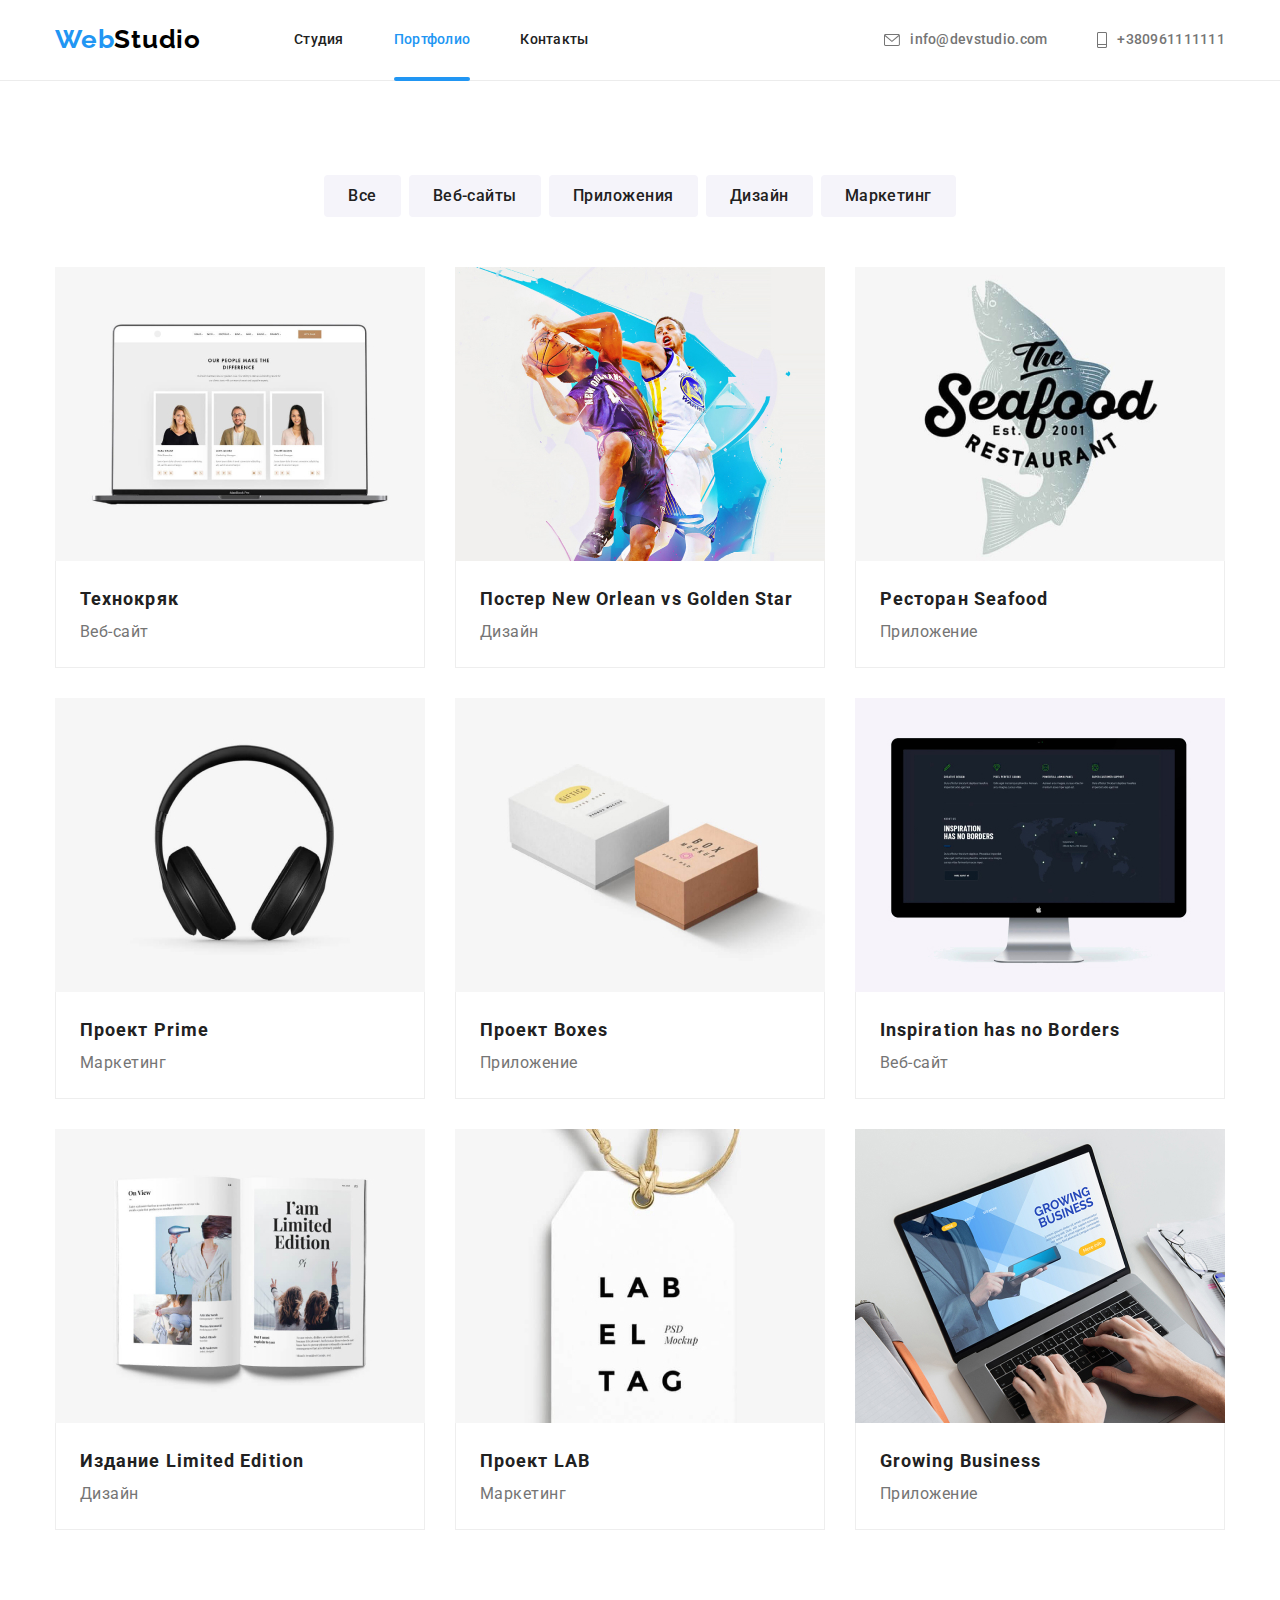
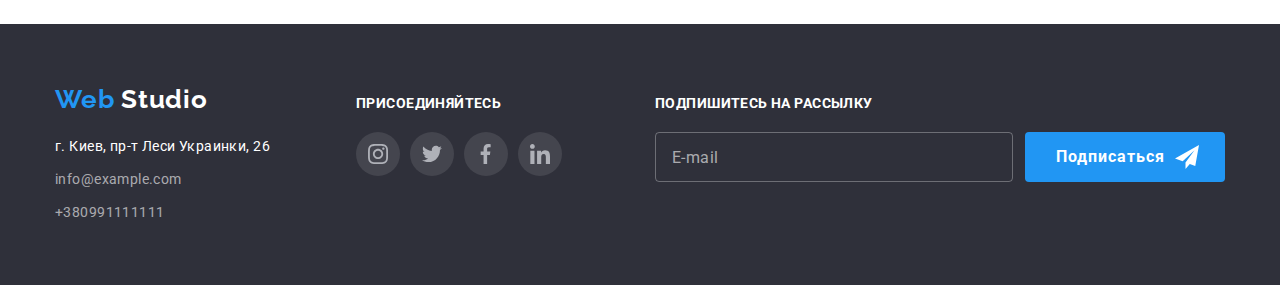
==== commit b549b668: "ПРАВКИ" ====
--- a/portfolio.html
+++ b/portfolio.html
@@ -64,7 +64,7 @@
         <ul class="filter-menu">
             <li class="filter-menu__item">
                 <button class="filter-menu__button" type="button">Все</button></li>
-                
+
             <li class="filter-menu__item">
                 <button class="filter-menu__button" type="button">Веб-сайты</button>
             </li>
@@ -323,7 +323,7 @@
                         class="footer-subscribe__button" type="submit">
                         Подписаться
                         <svg class="footer-subscribe-button-icon" width="24" height="24">
-                            <use href="./images/icons.svg#plane"></use>
+                            <use href="./img/icons.svg#plane"></use>
                         </svg>
                     </button>
                 </form>
--- a/css/main.min.css
+++ b/css/main.min.css
@@ -1 +1 @@
-﻿:root{--primary-color: #757575;--secondary-color: #212121;--accent-color: #2196F3;--bg-color: #FFFFFF;--transition-data: 250ms cubic-bezier(0.4, 0, 0.2, 1)}.visually-hidden{position:absolute;width:1px;height:1px;margin:-1px;border:0;padding:0;white-space:nowrap;clip-path:inset(100%);clip:rect(0 0 0 0);overflow:hidden}body{font-family:Roboto,sans-serif;color:var(--primary-color);background-color:var(--bg-color)}ul{padding:0;margin:0;list-style:none}h1,h2,h3,p{margin:0}img{max-width:100%;height:auto;display:block}.container{width:1200px;padding-left:15px;padding-right:15px;margin:0 auto}.section{padding-top:94px;padding-bottom:94px}.socials{display:flex;justify-content:center}.socials__item{width:44px;height:44px}.socials__item:not(:last-child){margin-right:10px}.socials__list-link{color:#fff;display:flex;align-items:center;justify-content:center;width:100%;height:100%;border-radius:50%;background-color:var(--bg-color);transition:background-color 250ms cubic-bezier(0.4, 0, 0.2, 1)}.socials__list-link:hover,.socials__list-link:focus{background-color:var(--accent-color)}.socials__list-icon{fill:inherit;transition:fill 250ms cubic-bezier(0.4, 0, 0.2, 1)}.socials__list-link-link:hover .socials__list-icon,.socials__list-link-link:focus .socials__list-icon{fill:var(--bg-color)}.logo{text-decoration:none;font-family:Raleway,sans-serif;font-weight:700;font-size:26px;line-height:1.2;letter-spacing:.03em;color:#000}.logo__icon{color:var(--accent-color)}.backdrop{position:fixed;top:0;left:0;width:100%;height:100%;background:rgba(0,0,0,.2);transition:opacity var(--transition-data),visibility var(--transition-data)}.backdrop.is-hidden{visibility:hidden;opacity:0;pointer-events:none}.modal{position:absolute;top:50%;left:50%;transform:translate(-50%, -50%) scale(1);min-width:528px;min-height:581px;background:var(--bg-color);box-shadow:0px 1px 3px rgba(0,0,0,.12),0px 1px 1px rgba(0,0,0,.14),0px 2px 1px rgba(0,0,0,.2);border-radius:4px;transition:translate var(--transition-data) scale var(--transition-data)}.modal-form{display:flex;flex-direction:column;width:528px;padding:40px}.modal-form-title{margin-bottom:12px;font-weight:700;font-size:20px;line-height:1.15;letter-spacing:.03em;text-align:center;color:var(--secondary-color)}.modal-form-field{margin-bottom:10px}.modal-form-input-container{position:relative;display:block}.modal-form-input-container .modal-form-label-text{display:block;margin-bottom:4px;font-size:12px;line-height:1.17;letter-spacing:.01em}.modal-form-input{padding-left:42px;width:100%;height:40px;border:1px solid rgba(33,33,33,.2);border-radius:4px;transition:border-color var(--transition-data)}.modal-form-input :hover,.modal-form-input :focus{outline:none;border:1px solid var(--accent-color);cursor:pointer}.modal-form-icon{position:absolute;top:50%;left:12px;transform:translateY(-50%);fill:var(--secondary-color);transition:fill var(--transition-data)}.modal-form-input:hover+.modal-form-icon,.modal-form-input:focus+.modal-form-icon{fill:var(--accent-color)}.modal-form-textarea-field{margin-bottom:20px}.modal-form-textarea{display:block;width:100%;height:120px;padding:12px 16px;resize:none;border:1px solid rgba(33,33,33,.2);border-radius:4px;transition:border-color var(--transition-data)}.modal-form-textarea:hover,.modal-form-textarea:focus{outline:none;border-color:var(--accent-color)}.modal-form-textarea::placeholder{font-size:12px;line-height:1.17;letter-spacing:.01em;color:rgba(117,117,117,.5)}.modal-form-rules-label{justify-content:center;display:flex;align-items:center;flex-wrap:wrap;margin-bottom:30px;font-size:14px;line-height:1.71;letter-spacing:.03em}.modal-form-icon-checkbox{fill:rgba(0,0,0,0);border:2px solid var(--secondary-color);border-radius:4px;cursor:pointer;margin-right:7px;transition:border var(--transition-data),fill var(--transition-data)}.modal-form-rules-checkbox:focus+.modal-form-icon-checkbox{border:1px solid var(--accent-color)}.modal-form-rules-checkbox:checked+.modal-form-icon-checkbox{fill:var(--accent-color);border:none}.modal-form-rules-link{color:var(--accent-color)}.modal-form-send-btn{min-width:200px;align-self:center;padding:10px 56px;font-weight:700;font-size:16px;line-height:1.88;letter-spacing:.06em;color:var(--bg-color);background-color:var(--accent-color);cursor:pointer;border-color:rgba(0,0,0,0);border-radius:4px;transition:background-color var(--transition-data),box-shadow var(--transition-data)}.modal-form-send-btn:hover,.modal-form-send-btn:focus{background-color:#188ce8;box-shadow:0px 4px 4px rgba(0,0,0,.15)}.backdrop.is-hidden .modal{transform:translate(-30%, -30%) scale(0.7)}.modal-close-btn{position:absolute;right:8px;top:8px;width:30px;height:30px;padding:0;display:flex;align-items:center;justify-content:center;border-radius:50%;border:1px solid rgba(0,0,0,.1);background:rgba(0,0,0,0);cursor:pointer}.modal-close-btn-icon{transition:fill var(--transition-data)}.modal-close-btn:hover .modal-close-btn-icon,.modal-close-btn:focus .modal-close-btn-icon{fill:var(--accent-color)}.main-header{border-bottom:1px solid #ececec}.header-container,.header-nav{display:flex;align-items:center}.menu-list{display:flex;margin-left:93px}.menu-list-item__contaсt-item:not(:last-child){margin-right:50px}.menu-list__item+.menu-list__item{margin-left:50px}.menu-list__link{padding:32px 0;display:block;text-decoration:none;font-weight:500;font-size:14px;line-height:1.14;letter-spacing:.02em;color:var(--secondary-color);transition:color 250ms cubic-bezier(0.4, 0, 0.2, 1)}.menu-list__link:hover,.menu-list__link:focus{color:var(--accent-color)}.current{position:relative;color:var(--accent-color)}.current::after{content:"";display:block;position:absolute;bottom:-1px;left:0;width:100%;height:4px;border-radius:2px;background-color:var(--accent-color)}.menu-list-item{display:flex;margin-left:auto}.menu-list-item__contaсt-item:not(:last-child){margin-right:50px}.menu-list-item__icon{margin-right:10px;fill:#757575}.menu-list-item__contact-link:hover .menu-list-item__icon,.menu-list-item__contact-link:focus .menu-list-item__icon{fill:var(--accent-color)}.menu-list-item__contact-link{display:flex;align-items:center;text-decoration:none;font-weight:500;font-size:14px;line-height:1.14;letter-spacing:.02em;color:var(--primary-color);transition:color 250ms cubic-bezier(0.4, 0, 0.2, 1)}.menu-list-item__contact-link:hover,.menu-list-item__contact-link:focus{color:var(--accent-color)}.menu-list-item__icon{margin-right:10px;fill:#757575;transition:fill 250ms cubic-bezier(0.4, 0, 0.2, 1)}.hero{padding-top:200px;padding-bottom:200px;background-color:#2f303a;text-align:center}.overlay{max-width:1600px;height:600px;margin:0 auto;background-image:linear-gradient(rgba(47, 48, 58, 0.4), rgba(47, 48, 58, 0.4)),url(../img/hero.jpg);background-repeat:no-repeat;background-size:cover;background-position:center}.hero__title{margin:0 auto 30px auto;width:696px;font-weight:900;font-size:44px;line-height:1.36;letter-spacing:.06em;text-transform:uppercase;color:var(--bg-color)}.hero__button{padding:10px 32px;font-weight:700;font-size:16px;line-height:1.88;letter-spacing:.06em;color:var(--bg-color);background-color:var(--accent-color);cursor:pointer;border-color:rgba(0,0,0,0);border-radius:4px;transition:background-color 250ms cubic-bezier(0.4, 0, 0.2, 1)}.hero__button:hover,.hero__button:focus{background-color:#188ce8}.benefits-section{padding-top:94px;padding-bottom:94px}.benefits-list{display:flex;flex-wrap:wrap}.benefits-list__item{width:270px}.benefits-list__item:not(:nth-child(4n)){margin-right:30px}.benefits-list__icon-container{display:flex;align-items:center;justify-content:center;width:270px;height:120px;margin-bottom:30px;background:#f5f4fa;border-radius:4px}.benefits-list__icon{width:70px;height:70px}.benefits-list__title{margin-bottom:10px;font-weight:700;font-size:14px;line-height:1.14;letter-spacing:.03em;text-transform:uppercase;color:var(--secondary-color)}.benefits-list__text{font-size:14px;line-height:1.71;letter-spacing:.03em}.occupation-section{padding-top:0}.section-title{margin-bottom:50px;font-weight:700;font-size:36px;line-height:1.17;letter-spacing:.03em;color:var(--secondary-color);text-align:center}.occupation-list{display:flex}.occupation-list__item:not(:last-child){margin-right:30px}.occupation-list__container{position:relative}.occupation-list__text{position:absolute;bottom:0;display:flex;align-items:center;justify-content:center;width:100%;height:70px;font-weight:700;font-size:14px;line-height:1.14;letter-spacing:.03em;text-transform:uppercase;color:var(--bg-color);background-color:rgba(47,48,58,.8)}.team-section{background-color:#f5f4fa}.team-list{display:flex}.team-list__title{margin-bottom:10px;font-weight:500;color:var(--secondary-color)}.team-list__text{margin-bottom:16px}.team-list__item{border-radius:0px 0px 4px 4px;box-shadow:0px 1px 3px rgba(0,0,0,.12),0px 1px 1px rgba(0,0,0,.14),0px 2px 1px rgba(0,0,0,.2);background-color:var(--bg-color)}.team-list__item:not(:nth-child(4n)){margin-right:30px}.team-list__text-container{padding-top:30px;padding-bottom:30px}.team-list__title,.team-list__text{font-size:16px;line-height:1.19;letter-spacing:.03em;text-align:center}.clients-list{display:flex;justify-content:center}.clients-list__item{width:170px;height:92px}.clients-list__item:not(:nth-child(6n)){margin-right:30px}.clients-list__link{display:flex;align-items:center;justify-content:center;width:100%;height:100%;border:1px solid #afb1b8;border-radius:4px;transition:border 250ms cubic-bezier(0.4, 0, 0.2, 1)}.clients-list__link:hover,.clients-list__link:focus{border:1px solid var(--accent-color)}.clients-list__logo{fill:#afb1b8;transition:fill 250ms cubic-bezier(0.4, 0, 0.2, 1)}.clients-list__link:hover .clients-list__logo,.clients-list__link:focus .clients-list__logo{fill:var(--accent-color)}.footer{padding-top:60px;padding-bottom:60px;background-color:#2f303a}.container-flex{display:flex;align-items:baseline}.footer-left-side{flex-grow:1;margin-right:70px}.logo__studio{color:var(--bg-color)}.footer-title{font-weight:700;margin-bottom:20px;font-size:14px;line-height:1.14;letter-spacing:.03em;text-transform:uppercase;color:var(--bg-color)}.footer-social-link{background-color:rgba(255,255,255,.1);transition:background-color 250ms cubic-bezier(0.4, 0, 0.2, 1)}.footer-social-link:hover,.footer-social-link:focus{background-color:var(--accent-color)}.footer-adress-item{display:flex}.filter-menu{margin-bottom:50px;display:flex;justify-content:center}.filter-menu__button{padding:6px 22px;font-weight:500;font-size:16px;line-height:1.62;letter-spacing:.03em;color:var(--secondary-color);background-color:#f5f4fa;cursor:pointer;border-radius:4px;border-color:rgba(0,0,0,0);transition:box-shadow 250ms cubic-bezier(0.4, 0, 0.2, 1),background-color 250ms cubic-bezier(0.4, 0, 0.2, 1),color 250ms cubic-bezier(0.4, 0, 0.2, 1)}.filter-menu__button:hover,.filter-menu__button:focus{box-shadow:0px 3px 1px rgba(0,0,0,.1),0px 1px 2px rgba(0,0,0,.08),0px 2px 2px rgba(0,0,0,.12);background-color:var(--accent-color);color:var(--bg-color)}.filter-menu__item:not(:last-child){margin-right:8px}.page-navigation{display:flex;margin-left:93px}.portfolio-list{display:flex;flex-wrap:wrap}.portfolio-list__item{width:calc((100% - 60px)/3)}.portfolio{display:block;color:inherit;text-decoration:none;transition:box-shadow 250ms cubic-bezier(0.4, 0, 0.2, 1)}.portfolio:hover,.portfolio:focus{box-shadow:0px 1px 1px rgba(0,0,0,.12),0px 4px 4px rgba(0,0,0,.06),1px 4px 6px rgba(0,0,0,.16)}.portfolio__container{position:relative;overflow:hidden}.portfolio__container::before{display:block;position:absolute;content:"";width:100%;height:100%;background:rgba(33,150,243,.9);transform:translateY(100%);transition:transform 250ms cubic-bezier(0.4, 0, 0.2, 1)}.portfolio :hover .portfolio__container::before,.portfolio :focus .portfolio__container::before{transform:translateY(0)}.portfolio__hover-text{position:absolute;bottom:-100%;padding:63px 24px;font-size:18px;line-height:1.56;letter-spacing:.03em;color:var(--bg-color);transition:bottom 250ms cubic-bezier(0.4, 0, 0.2, 1)}.portfolio :hover .portfolio__hover-text,.portfolio :focus .portfolio__hover-text{bottom:0}.portfolio__title{font-weight:700;font-size:18px;line-height:2;letter-spacing:.06em;color:var(--secondary-color)}.portfolio__text-container{padding:20px 24px;border:1px solid #eee;border-top:0}.portfolio-list__item:not(:nth-child(3n)){margin-right:30px}.portfolio-list__item:not(:nth-last-child(-n+3)){margin-bottom:30px}.portfolio__title{font-weight:700;font-size:18px;line-height:2;letter-spacing:.06em;color:var(--secondary-color)}.portfolio__text{font-size:16px;line-height:1.88;letter-spacing:.03em}.footer-right-side{margin-right:93px}.socials__footer-icon{fill:var(--bg-color)}.footer-subcribe-form{display:flex;align-items:center}.footer-subcribe__input{width:358px;height:50px;padding:15px 16px;margin-right:12px;color:var(--bg-color);background-color:rgba(0,0,0,0);border:1px solid rgba(255,255,255,.3);border-radius:4px}.footer-subcribe__input::placeholder{font-size:16px;line-height:1.25;letter-spacing:.03em;color:rgba(255,255,255,.6)}.footer-subscribe__button{min-width:200px;height:50px;display:flex;align-items:center;padding-left:29px;font-weight:700;font-size:16px;line-height:1.88;letter-spacing:.06em;color:var(--bg-color);background-color:var(--accent-color);cursor:pointer;border-color:rgba(0,0,0,0);border-radius:4px;transition:background-color var(--transition-data)}.footer-subscribe__button:hover,.footer-subscribe__button:focus{background-color:#188ce8}.footer-subscribe-button-icon{margin-left:10px}.contacts{font-style:normal;margin-top:20px}.contacts__item:not(:last-child){margin-bottom:9px}.contacts__link{font-size:14px;line-height:1.71;letter-spacing:.03em;color:rgba(255,255,255,.6);text-decoration:none;transition:color 250ms cubic-bezier(0.4, 0, 0.2, 1)}.contacts__link:hover,.contacts__link:focus{color:var(--accent-color)}.post-adres{color:var(--bg-color);font-style:normal}/*# sourceMappingURL=main.min.css.map */+﻿:root{--primary-color: #757575;--secondary-color: #212121;--accent-color: #2196F3;--bg-color: #FFFFFF;--transition-data: 250ms cubic-bezier(0.4, 0, 0.2, 1)}.visually-hidden{position:absolute;width:1px;height:1px;margin:-1px;border:0;padding:0;white-space:nowrap;clip-path:inset(100%);clip:rect(0 0 0 0);overflow:hidden}body{font-family:Roboto,sans-serif;color:var(--primary-color);background-color:var(--bg-color)}ul{padding:0;margin:0;list-style:none}h1,h2,h3,p{margin:0}img{max-width:100%;height:auto;display:block}.container{width:1200px;padding-left:15px;padding-right:15px;margin:0 auto}.section{padding-top:94px;padding-bottom:94px}.socials{display:flex;justify-content:center}.socials__item{width:44px;height:44px}.socials__item:not(:last-child){margin-right:10px}.socials__list-link{color:#fff;display:flex;align-items:center;justify-content:center;width:100%;height:100%;border-radius:50%;background-color:var(--bg-color);transition:background-color 250ms cubic-bezier(0.4, 0, 0.2, 1)}.socials__list-link:hover,.socials__list-link:focus{background-color:var(--accent-color)}.socials__list-icon{fill:inherit;transition:fill 250ms cubic-bezier(0.4, 0, 0.2, 1)}.socials__list-link-link:hover .socials__list-icon,.socials__list-link-link:focus .socials__list-icon{fill:var(--bg-color)}.logo{text-decoration:none;font-family:Raleway,sans-serif;font-weight:700;font-size:26px;line-height:1.2;letter-spacing:.03em;color:#000}.logo__icon{color:var(--accent-color)}.backdrop{position:fixed;top:0;left:0;width:100%;height:100%;background:rgba(0,0,0,.2);transition:opacity var(--transition-data),visibility var(--transition-data)}.backdrop.is-hidden{visibility:hidden;opacity:0;pointer-events:none}.modal{position:absolute;top:50%;left:50%;transform:translate(-50%, -50%) scale(1);min-width:528px;min-height:581px;background:var(--bg-color);box-shadow:0px 1px 3px rgba(0,0,0,.12),0px 1px 1px rgba(0,0,0,.14),0px 2px 1px rgba(0,0,0,.2);border-radius:4px;transition:translate var(--transition-data) scale var(--transition-data)}.modal-form{display:flex;flex-direction:column;width:528px;padding:40px}.modal-form-title{margin-bottom:12px;font-weight:700;font-size:20px;line-height:1.15;letter-spacing:.03em;text-align:center;color:var(--secondary-color)}.modal-form-field{margin-bottom:10px}.modal-form-input-container{position:relative;display:block}.modal-form-input-container .modal-form-label-text{display:block;margin-bottom:4px;font-size:12px;line-height:1.17;letter-spacing:.01em}.modal-form-input{padding-left:42px;width:100%;height:40px;border:1px solid rgba(33,33,33,.2);border-radius:4px;transition:border-color var(--transition-data)}.modal-form-input :hover,.modal-form-input :focus{outline:none;border:1px solid var(--accent-color);cursor:pointer}.modal-form-icon{position:absolute;top:50%;left:12px;transform:translateY(-50%);fill:var(--secondary-color);transition:fill var(--transition-data)}.modal-form-input:hover+.modal-form-icon,.modal-form-input:focus+.modal-form-icon{fill:var(--accent-color)}.modal-form-textarea-field{margin-bottom:20px}.modal-form-textarea{display:block;width:100%;height:120px;padding:12px 16px;resize:none;border:1px solid rgba(33,33,33,.2);border-radius:4px;transition:border-color var(--transition-data)}.modal-form-textarea:hover,.modal-form-textarea:focus{outline:none;border-color:var(--accent-color)}.modal-form-textarea::placeholder{font-size:12px;line-height:1.17;letter-spacing:.01em;color:rgba(117,117,117,.5)}.modal-form-rules-label{justify-content:center;display:flex;align-items:center;flex-wrap:wrap;margin-bottom:30px;font-size:14px;line-height:1.71;letter-spacing:.03em}.modal-form-icon-checkbox{fill:rgba(0,0,0,0);border:2px solid var(--secondary-color);border-radius:4px;cursor:pointer;margin-right:7px;transition:border var(--transition-data),fill var(--transition-data)}.modal-form-rules-checkbox:focus+.modal-form-icon-checkbox{border:1px solid var(--accent-color)}.modal-form-rules-checkbox:checked+.modal-form-icon-checkbox{fill:var(--accent-color);border:none}.modal-form-rules-link{color:var(--accent-color)}.modal-form-send-btn{min-width:200px;align-self:center;padding:10px 56px;font-weight:700;font-size:16px;line-height:1.88;letter-spacing:.06em;color:var(--bg-color);background-color:var(--accent-color);cursor:pointer;border-color:rgba(0,0,0,0);border-radius:4px;transition:background-color var(--transition-data),box-shadow var(--transition-data)}.modal-form-send-btn:hover,.modal-form-send-btn:focus{background-color:#188ce8;box-shadow:0px 4px 4px rgba(0,0,0,.15)}.backdrop.is-hidden .modal{transform:translate(-30%, -30%) scale(0.7)}.modal-close-btn{position:absolute;right:8px;top:8px;width:30px;height:30px;padding:0;display:flex;align-items:center;justify-content:center;border-radius:50%;border:1px solid rgba(0,0,0,.1);background:rgba(0,0,0,0);cursor:pointer}.modal-close-btn-icon{transition:fill var(--transition-data)}.modal-close-btn:hover .modal-close-btn-icon,.modal-close-btn:focus .modal-close-btn-icon{fill:var(--accent-color)}.main-header{border-bottom:1px solid #ececec}.header-container,.header-nav{display:flex;align-items:center}.menu-list{display:flex;margin-left:93px}.menu-list-item__contaсt-item:not(:last-child){margin-right:50px}.menu-list__item+.menu-list__item{margin-left:50px}.menu-list__link{padding:32px 0;display:block;text-decoration:none;font-weight:500;font-size:14px;line-height:1.14;letter-spacing:.02em;color:var(--secondary-color);transition:color 250ms cubic-bezier(0.4, 0, 0.2, 1)}.menu-list__link:hover,.menu-list__link:focus{color:var(--accent-color)}.current{position:relative;color:var(--accent-color)}.current::after{content:"";display:block;position:absolute;bottom:-1px;left:0;width:100%;height:4px;border-radius:2px;background-color:var(--accent-color)}.menu-list-item{display:flex;margin-left:auto}.menu-list-item__contaсt-item:not(:last-child){margin-right:50px}.menu-list-item__icon{margin-right:10px;fill:#757575}.menu-list-item__contact-link:hover .menu-list-item__icon,.menu-list-item__contact-link:focus .menu-list-item__icon{fill:var(--accent-color)}.menu-list-item__contact-link{display:flex;align-items:center;text-decoration:none;font-weight:500;font-size:14px;line-height:1.14;letter-spacing:.02em;color:var(--primary-color);transition:color 250ms cubic-bezier(0.4, 0, 0.2, 1)}.menu-list-item__contact-link:hover,.menu-list-item__contact-link:focus{color:var(--accent-color)}.menu-list-item__icon{margin-right:10px;fill:#757575;transition:fill 250ms cubic-bezier(0.4, 0, 0.2, 1)}.hero{padding-top:200px;padding-bottom:200px;background-color:#2f303a;text-align:center}.overlay{max-width:1600px;height:600px;margin:0 auto;background-image:linear-gradient(rgba(47, 48, 58, 0.4), rgba(47, 48, 58, 0.4)),url(../img/hero.jpg);background-repeat:no-repeat;background-size:cover;background-position:center}.hero__title{margin:0 auto 30px auto;width:696px;font-weight:900;font-size:44px;line-height:1.36;letter-spacing:.06em;text-transform:uppercase;color:var(--bg-color)}.hero__button{padding:10px 32px;font-weight:700;font-size:16px;line-height:1.88;letter-spacing:.06em;color:var(--bg-color);background-color:var(--accent-color);cursor:pointer;border-color:rgba(0,0,0,0);border-radius:4px;transition:background-color 250ms cubic-bezier(0.4, 0, 0.2, 1)}.hero__button:hover,.hero__button:focus{background-color:#188ce8}.benefits-section{padding-top:94px;padding-bottom:94px}.benefits-list{display:flex;flex-wrap:wrap}.benefits-list__item{width:270px}.benefits-list__item:not(:nth-child(4n)){margin-right:30px}.benefits-list__icon-container{display:flex;align-items:center;justify-content:center;width:270px;height:120px;margin-bottom:30px;background:#f5f4fa;border-radius:4px}.benefits-list__icon{width:70px;height:70px}.benefits-list__title{margin-bottom:10px;font-weight:700;font-size:14px;line-height:1.14;letter-spacing:.03em;text-transform:uppercase;color:var(--secondary-color)}.benefits-list__text{font-size:14px;line-height:1.71;letter-spacing:.03em}.occupation-section{padding-top:0}.section-title{margin-bottom:50px;font-weight:700;font-size:36px;line-height:1.17;letter-spacing:.03em;color:var(--secondary-color);text-align:center}.occupation-list{display:flex}.occupation-list__item:not(:last-child){margin-right:30px}.occupation-list__container{position:relative}.occupation-list__text{position:absolute;bottom:0;display:flex;align-items:center;justify-content:center;width:100%;height:70px;font-weight:700;font-size:14px;line-height:1.14;letter-spacing:.03em;text-transform:uppercase;color:var(--bg-color);background-color:rgba(47,48,58,.8)}.team-section{background-color:#f5f4fa}.team-list{display:flex}.team-list__title{margin-bottom:10px;font-weight:500;color:var(--secondary-color)}.team-list__text{margin-bottom:16px}.team-list__item{border-radius:0px 0px 4px 4px;box-shadow:0px 1px 3px rgba(0,0,0,.12),0px 1px 1px rgba(0,0,0,.14),0px 2px 1px rgba(0,0,0,.2);background-color:var(--bg-color)}.team-list__item:not(:nth-child(4n)){margin-right:30px}.team-list__text-container{padding-top:30px;padding-bottom:30px}.team-list__title,.team-list__text{font-size:16px;line-height:1.19;letter-spacing:.03em;text-align:center}.clients-list{display:flex;justify-content:center}.clients-list__item{width:170px;height:92px}.clients-list__item:not(:nth-child(6n)){margin-right:30px}.clients-list__link{display:flex;align-items:center;justify-content:center;width:100%;height:100%;border:1px solid #afb1b8;border-radius:4px;transition:border 250ms cubic-bezier(0.4, 0, 0.2, 1)}.clients-list__link:hover,.clients-list__link:focus{border:1px solid var(--accent-color)}.clients-list__logo{fill:#afb1b8;transition:fill 250ms cubic-bezier(0.4, 0, 0.2, 1)}.clients-list__link:hover .clients-list__logo,.clients-list__link:focus .clients-list__logo{fill:var(--accent-color)}.footer{padding-top:60px;padding-bottom:60px;background-color:#2f303a}.container-flex{display:flex;align-items:baseline}.footer-left-side{flex-grow:1;margin-right:70px}.logo__studio{color:var(--bg-color)}.footer-title{font-weight:700;margin-bottom:20px;font-size:14px;line-height:1.14;letter-spacing:.03em;text-transform:uppercase;color:var(--bg-color)}.footer-social-link{background-color:rgba(255,255,255,.1);transition:background-color 250ms cubic-bezier(0.4, 0, 0.2, 1)}.footer-social-link:hover,.footer-social-link:focus{background-color:var(--accent-color)}.footer-adress-item{display:flex}.filter-menu{margin-bottom:50px;display:flex;justify-content:center}.filter-menu__button{padding:6px 22px;font-weight:500;font-size:16px;line-height:1.62;letter-spacing:.03em;color:var(--secondary-color);background-color:#f5f4fa;cursor:pointer;border-radius:4px;border-color:rgba(0,0,0,0);transition:box-shadow 250ms cubic-bezier(0.4, 0, 0.2, 1),background-color 250ms cubic-bezier(0.4, 0, 0.2, 1),color 250ms cubic-bezier(0.4, 0, 0.2, 1)}.filter-menu__button:hover,.filter-menu__button:focus{box-shadow:0px 3px 1px rgba(0,0,0,.1),0px 1px 2px rgba(0,0,0,.08),0px 2px 2px rgba(0,0,0,.12);background-color:var(--accent-color);color:var(--bg-color)}.filter-menu__item:not(:last-child){margin-right:8px}.page-navigation{display:flex;margin-left:93px}.portfolio-list{display:flex;flex-wrap:wrap}.portfolio-list__item{width:calc((100% - 60px)/3)}.portfolio{display:block;color:inherit;text-decoration:none;transition:box-shadow 250ms cubic-bezier(0.4, 0, 0.2, 1)}.portfolio:hover,.portfolio:focus{box-shadow:0px 1px 1px rgba(0,0,0,.12),0px 4px 4px rgba(0,0,0,.06),1px 4px 6px rgba(0,0,0,.16)}.portfolio__container{position:relative;overflow:hidden}.portfolio__container::before{display:block;position:absolute;content:"";width:100%;height:100%;background:rgba(33,150,243,.9);transform:translateY(100%);transition:transform 250ms cubic-bezier(0.4, 0, 0.2, 1)}.portfolio:hover .portfolio__container::before,.portfolio:focus .portfolio__container::before{transform:translateY(0)}.portfolio__hover-text{position:absolute;bottom:-100%;padding:63px 24px;font-size:18px;line-height:1.56;letter-spacing:.03em;color:var(--bg-color);transition:bottom 250ms cubic-bezier(0.4, 0, 0.2, 1)}.portfolio:hover .portfolio__hover-text,.portfolio:focus .portfolio__hover-text{bottom:0}.portfolio__title{font-weight:700;font-size:18px;line-height:2;letter-spacing:.06em;color:var(--secondary-color)}.portfolio__text-container{padding:20px 24px;border:1px solid #eee;border-top:0}.portfolio-list__item:not(:nth-child(3n)){margin-right:30px}.portfolio-list__item:not(:nth-last-child(-n+3)){margin-bottom:30px}.portfolio__title{font-weight:700;font-size:18px;line-height:2;letter-spacing:.06em;color:var(--secondary-color)}.portfolio__text{font-size:16px;line-height:1.88;letter-spacing:.03em}.footer-right-side{margin-right:93px}.socials__footer-icon{fill:var(--bg-color)}.footer-subcribe-form{display:flex;align-items:center}.footer-subcribe__input{width:358px;height:50px;padding:15px 16px;margin-right:12px;color:var(--bg-color);background-color:rgba(0,0,0,0);border:1px solid rgba(255,255,255,.3);border-radius:4px}.footer-subcribe__input::placeholder{font-size:16px;line-height:1.25;letter-spacing:.03em;color:rgba(255,255,255,.6)}.footer-subscribe__button{min-width:200px;height:50px;display:flex;align-items:center;padding-left:29px;font-weight:700;font-size:16px;line-height:1.88;letter-spacing:.06em;color:var(--bg-color);background-color:var(--accent-color);cursor:pointer;border-color:rgba(0,0,0,0);border-radius:4px;transition:background-color var(--transition-data)}.footer-subscribe__button:hover,.footer-subscribe__button:focus{background-color:#188ce8}.footer-subscribe-button-icon{margin-left:10px}.contacts{font-style:normal;margin-top:20px}.contacts__item:not(:last-child){margin-bottom:9px}.contacts__link{font-size:14px;line-height:1.71;letter-spacing:.03em;color:rgba(255,255,255,.6);text-decoration:none;transition:color 250ms cubic-bezier(0.4, 0, 0.2, 1)}.contacts__link:hover,.contacts__link:focus{color:var(--accent-color)}.post-adres{color:var(--bg-color);font-style:normal}/*# sourceMappingURL=main.min.css.map */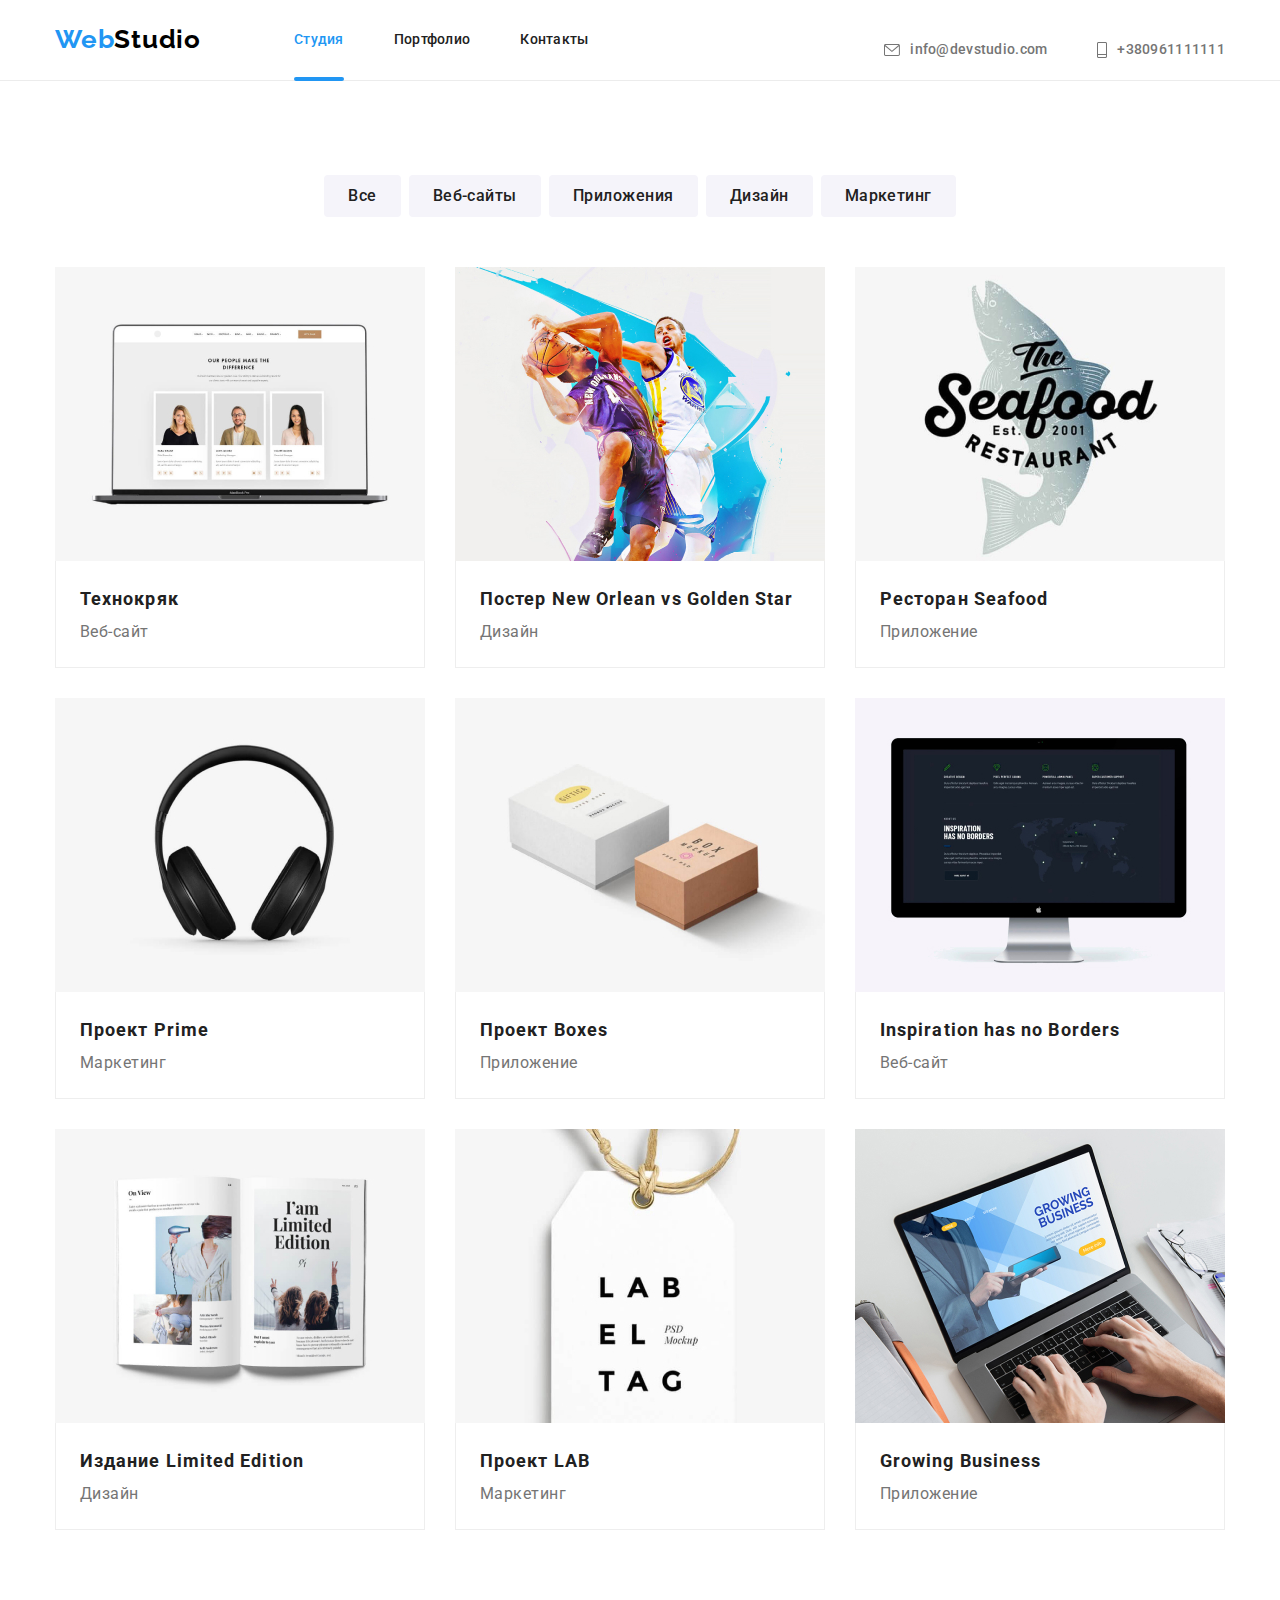
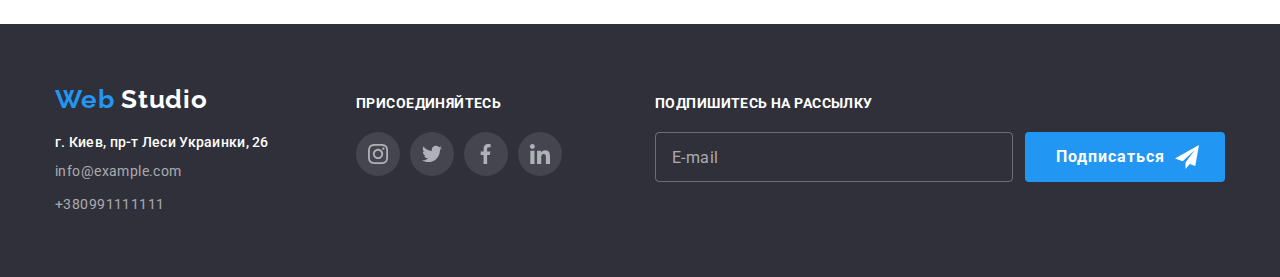
==== commit 3f53bd98: "правки дз7" ====
--- a/portfolio.html
+++ b/portfolio.html
@@ -1,340 +1,326 @@
 <!DOCTYPE html>
 <html lang="ru">
-
-<head>
-
-    <meta charset="UTF-8">
-    <meta http-equiv="X-UA-Compatible" content="IE=edge">
-    <meta name="viewport" content="width=device-width, initial-scale=1.0">
+  <head>
+    <meta charset="UTF-8" />
+    <meta http-equiv="X-UA-Compatible" content="IE=edge" />
+    <meta name="viewport" content="width=device-width, initial-scale=1.0" />
     <title>WebStudio</title>
     <link rel="preconnect" href="https://fonts.googleapis.com" />
     <link rel="preconnect" href="https://fonts.gstatic.com" crossorigin />
     <link
-        href="https://fonts.googleapis.com/css2?family=Raleway:wght@700&family=Roboto:wght@400;500;700;900&display=swap"
-        rel="stylesheet">
-        <link rel="stylesheet" href="https://cdnjs.cloudflare.com/ajax/libs/modern-normalize/1.0.0/modern-normalize.min.css" />
-    
-    <link rel="stylesheet" href="./css/main.min.css">
-</head>
-
-<body>
+      href="https://fonts.googleapis.com/css2?family=Raleway:wght@700&family=Roboto:wght@400;500;700;900&display=swap"
+      rel="stylesheet"
+    />
+    <link
+      rel="stylesheet"
+      href="https://cdnjs.cloudflare.com/ajax/libs/modern-normalize/1.0.0/modern-normalize.min.css"
+    />
+
+    <link rel="stylesheet" href="./css/main.min.css" />
+  </head>
+
+  <body>
     <!--main header-->
- <header class="main-header">
-        <div class="container header-container">
-            <nav class="header-nav">
-                <a class="logo" href="./index.html">
-                    <span class="logo__icon">Web</span>Studio</a>
-                <ul class="menu-list">
-                    <li class="menu-list__item">
-                        <a class="menu-list__link" href="./index.html">Студия </a>
-                    </li>
-                    <li class="menu-list__item">
-                        <a class="menu-list__link current" href="./portfolio.html">Портфолио</a>
-                    </li>
-                    <li class="menu-list__item">
-                        <a class="menu-list__link" href="Контакты">Контакты</a>
-                    </li>
-                </ul>
-            </nav>
-            <ul class="menu-list-item">
-                <li class="menu-list-item__contaсt-item">
-                    <a class="menu-list-item__contact-link" href="mailto:info@devstudio.com"
-                    ><svg class="menu-list-item__icon" width="16px" height="12px">
-                            <use href="./img/icons.svg#icon-mail"></use>
-                        </svg>
-                        info@devstudio.com
-                    </a>
-                </li>
-                <li class="menu-list-item__contaсt-item">
-                    <a class="menu-list-item__contact-link" href="tel:+380961111111"
-                    ><svg class="menu-list-item__icon"  width="10px" height="16px">
-                        <use href="./img/icons.svg#icon-tel"></use>
-                    </svg>
-                    +380961111111</a>
-                </li>
+    <header class="header">
+      <div class="container header__container">
+        <nav class="header__nav">
+          <a class="logo" href="./index.html"><span class="logo__text">Web</span>Studio</a>
+          <ul class="menu-list">
+            <li class="menu-list__item">
+              <a class="menu-list__link menu-list__link_current" href="./index.html">Студия </a>
+            </li>
+            <li class="menu-list__item">
+              <a class="menu-list__link" href="./portfolio.html">Портфолио</a>
+            </li>
+            <li class="menu-list__item">
+              <a class="menu-list__link" href="Контакты">Контакты</a>
+            </li>
+          </ul>
+        </nav>
+        <ul class="contacts">
+          <li class="contaсts__item">
+            <a class="contacts__link" href="mailto:info@devstudio.com">
+              <svg class="contacts__icon" width="16px" height="12px">
+                <use href="./img/icons.svg#icon-mail"></use>
+              </svg>
+              info@devstudio.com</a
+            >
+          </li>
+          <li class="contacts__item">
+            <a class="contacts__link" href="tel:+380961111111">
+              <svg class="contacts__icon" width="10px" height="16px">
+                <use href="./img/icons.svg#icon-tel"></use>
+              </svg>
+              +380961111111</a
+            >
+          </li>
+        </ul>
+      </div>
+    </header>
+    <main>
+      <section class="section">
+        <div class="container">
+          <h1 class="visually-hidden">Наши работы</h1>
+          <ul class="filter-menu">
+            <li class="filter-menu__item">
+              <button class="filter-menu__button" type="button">Все</button>
+            </li>
+
+            <li class="filter-menu__item">
+              <button class="filter-menu__button" type="button">Веб-сайты</button>
+            </li>
+            <li class="filter-menu__item">
+              <button class="filter-menu__button" type="button">Приложения</button>
+            </li>
+            <li class="filter-menu__item">
+              <button class="filter-menu__button" type="button">Дизайн</button>
+            </li>
+            <li class="filter-menu__item">
+              <button class="filter-menu__button" type="button">Маркетинг</button>
+            </li>
+          </ul>
+          <ul class="portfolio-list">
+            <li class="portfolio-list__item">
+              <a class="portfolio" href=""
+                ><div class="portfolio__container">
+                  <img src="./img/portfolio1.jpg" alt="лаптоп" width="370" height="294" />
+                  <p class="portfolio__hover-text">
+                    Ресурс предлагает комплексные предложения с разным уровнем функционала и
+                    сервисов. Все это позволит посетителю получить исчерпывающие сведения о компании
+                    или частном лице.
+                  </p>
+                </div>
+                <div class="portfolio__text-container">
+                  <h2 class="portfolio__title">Технокряк</h2>
+                  <p class="portfolio__text">Веб-сайт</p>
+                </div>
+              </a>
+            </li>
+            <li class="portfolio-list__item">
+              <a class="portfolio" href="">
+                <div class="portfolio__container">
+                  <img src="./img/portfolio2.jpg" alt="баскетбол" width="370" height="294" />
+                  <p class="portfolio__hover-text">
+                    Ресурс предлагает комплексные предложения с разным уровнем функционала и
+                    сервисов. Все это позволит посетителю получить исчерпывающие сведения о компании
+                    или частном лице.
+                  </p>
+                </div>
+
+                <div class="portfolio__text-container">
+                  <h2 class="portfolio__title">Постер New Orlean vs Golden Star</h2>
+                  <p class="portfolio__text">Дизайн</p>
+                </div>
+              </a>
+            </li>
+            <li class="portfolio-list__item">
+              <a class="portfolio" href="">
+                <div class="portfolio__container">
+                  <img src="./img/portfolio3.jpg" alt="лого ресторана" width="370" height="294" />
+                  <p class="portfolio__hover-text">
+                    Ресурс предлагает комплексные предложения с разным уровнем функционала и
+                    сервисов. Все это позволит посетителю получить исчерпывающие сведения о компании
+                    или частном лице.
+                  </p>
+                </div>
+                <div class="portfolio__text-container">
+                  <h2 class="portfolio__title">Ресторан Seafood</h2>
+                  <p class="portfolio__text">Приложение</p>
+                </div>
+              </a>
+            </li>
+            <li class="portfolio-list__item">
+              <a class="portfolio" href="">
+                <div class="portfolio__container">
+                  <img src="./img/portfolio4.jpg" alt="наушники" width="370" height="294" />
+                  <p class="portfolio__hover-text">
+                    Ресурс предлагает комплексные предложения с разным уровнем функционала и
+                    сервисов. Все это позволит посетителю получить исчерпывающие сведения о компании
+                    или частном лице.
+                  </p>
+                </div>
+
+                <div class="portfolio__text-container">
+                  <h2 class="portfolio__title">Проект Prime</h2>
+                  <p class="portfolio__text">Маркетинг</p>
+                </div>
+              </a>
+            </li>
+            <li class="portfolio-list__item">
+              <a class="portfolio" href="">
+                <div class="portfolio__container">
+                  <img src="./img/portfolio5.jpg" alt="две коробки" width="370" height="294" />
+                  <p class="portfolio__hover-text">
+                    Ресурс предлагает комплексные предложения с разным уровнем функционала и
+                    сервисов. Все это позволит посетителю получить исчерпывающие сведения о компании
+                    или частном лице.
+                  </p>
+                </div>
+
+                <div class="portfolio__text-container">
+                  <h2 class="portfolio__title">Проект Boxes</h2>
+                  <p class="portfolio__text">Приложение</p>
+                </div>
+              </a>
+            </li>
+            <li class="portfolio-list__item">
+              <a class="portfolio" href="">
+                <div class="portfolio__container">
+                  <img src="./img/portfolio6.jpg" alt="монитор" width="370" height="294" />
+                  <p class="portfolio__hover-text">
+                    Ресурс предлагает комплексные предложения с разным уровнем функционала и
+                    сервисов. Все это позволит посетителю получить исчерпывающие сведения о компании
+                    или частном лице.
+                  </p>
+                </div>
+
+                <div class="portfolio__text-container">
+                  <h2 class="portfolio__title">Inspiration has no Borders</h2>
+                  <p class="portfolio__text">Веб-сайт</p>
+                </div>
+              </a>
+            </li>
+            <li class="portfolio-list__item">
+              <a class="portfolio" href="">
+                <div class="portfolio__container">
+                  <img src="./img/portfolio7.jpg" alt="журнал" width="370" height="294" />
+                  <p class="portfolio__hover-text">
+                    Ресурс предлагает комплексные предложения с разным уровнем функционала и
+                    сервисов. Все это позволит посетителю получить исчерпывающие сведения о компании
+                    или частном лице.
+                  </p>
+                </div>
+
+                <div class="portfolio__text-container">
+                  <h2 class="portfolio__title">Издание Limited Edition</h2>
+                  <p class="portfolio__text">Дизайн</p>
+                </div>
+              </a>
+            </li>
+            <li class="portfolio-list__item">
+              <a class="portfolio" href="">
+                <div class="portfolio__container">
+                  <img src="./img/portfolio8.jpg" alt="этикетка" width="370" height="294" />
+                  <p class="portfolio__hover-text">
+                    Ресурс предлагает комплексные предложения с разным уровнем функционала и
+                    сервисов. Все это позволит посетителю получить исчерпывающие сведения о компании
+                    или частном лице.
+                  </p>
+                </div>
+
+                <div class="portfolio__text-container">
+                  <h2 class="portfolio__title">Проект LAB</h2>
+                  <p class="portfolio__text">Маркетинг</p>
+                </div>
+              </a>
+            </li>
+            <li class="portfolio-list__item">
+              <a class="portfolio" href="">
+                <div class="portfolio__container">
+                  <img
+                    src="./img/portfolio9.jpg"
+                    alt="руки на клавиатуре"
+                    width="370"
+                    height="294"
+                  />
+                  <p class="portfolio__hover-text">
+                    Ресурс предлагает комплексные предложения с разным уровнем функционала и
+                    сервисов. Все это позволит посетителю получить исчерпывающие сведения о компании
+                    или частном лице.
+                  </p>
+                </div>
+
+                <div class="portfolio__text-container">
+                  <h2 class="portfolio__title">Growing Business</h2>
+                  <p class="portfolio__text">Приложение</p>
+                </div>
+              </a>
+            </li>
+          </ul>
+        </div>
+      </section>
+    </main>
+
+    <!--main footer-->
+
+    <footer class="footer">
+      <div class="container container-flex">
+        <div class="footer-left-side">
+          <a class="logo" href="./index.html">
+            <span class="logo__text">Web</span>
+            <span class="logo__studio">Studio</span></a
+          >
+
+          <address class="contacts">
+            <ul class="contacts__list">
+              <li class="contacts__item">
+                <a
+                  class="contacts__link post-adres"
+                  href="https://goo.gl/maps/zZC6SGE139cC886c9"
+                  target="_blank"
+                  rel="noopener noreferrer"
+                  >г. Киев, пр-т Леси Украинки, 26</a
+                >
+              </li>
+              <li class="contacts__item">
+                <a class="contacts__link-footer" href="mailto:info@example.com">info@example.com</a>
+              </li>
+              <li class="contacts__item">
+                <a class="contacts__link-footer" href="tel:+380991111111">+380991111111</a>
+              </li>
             </ul>
+          </address>
         </div>
-    
-    </header>
-
-    <main>
-        <section class="section">
-            <div class="container">
-  <h1 class="visually-hidden">Наши работы</h1>
-        <ul class="filter-menu">
-            <li class="filter-menu__item">
-                <button class="filter-menu__button" type="button">Все</button></li>
-
-            <li class="filter-menu__item">
-                <button class="filter-menu__button" type="button">Веб-сайты</button>
-            </li>
-            <li class="filter-menu__item">
-                <button class="filter-menu__button" type="button">Приложения</button>
-            </li>
-            <li class="filter-menu__item">
-                <button class="filter-menu__button" type="button">Дизайн</button></li>
-            <li class="filter-menu__item">
-                <button class="filter-menu__button" type="button">Маркетинг</button>
-            </li>
-        </ul>
-        <ul class="portfolio-list">
-            <li class="portfolio-list__item">
-                <a class="portfolio" href=""
-                ><div class="portfolio__container">
-           <img src="./img/portfolio1.jpg" 
-           alt="лаптоп"
-           width="370"
-           height="294"/>
-        <p class="portfolio__hover-text">
-            Ресурс предлагает комплексные предложения с разным уровнем
-            функционала и сервисов. Все это позволит посетителю получить
-            исчерпывающие сведения о компании или частном лице.
-        </p>
-                </div>
-              <div class="portfolio__text-container">
-<h2 class="portfolio__title">Технокряк</h2>
-            <p class="portfolio__text">Веб-сайт</p>
-              </div>    
-                </a>
-            </li>
-            <li class="portfolio-list__item">
-                <a class="portfolio" href="">
-                    <div class="portfolio__container">
-<img src="./img/portfolio2.jpg" alt="баскетбол"
-                width="370"
-                height="294"/>
-                <p class="portfolio__hover-text">
-                    Ресурс предлагает комплексные предложения с разным уровнем
-                    функционала и сервисов. Все это позволит посетителю получить
-                    исчерпывающие сведения о компании или частном лице.
-                </p>
-                    </div>
-     
-                <div class="portfolio__text-container">
- <h2 class="portfolio__title">Постер New Orlean vs Golden Star</h2>
-                <p class="portfolio__text">Дизайн</p>
-                </div>
-                </a>
-            </li>
-            <li class="portfolio-list__item">
-                <a class="portfolio" href="">
-                    <div class="portfolio__container">
-<img src="./img/portfolio3.jpg" alt="лого ресторана"
-                width="370"
-                height="294"/>
-                <p class="portfolio__hover-text">
-                    Ресурс предлагает комплексные предложения с разным уровнем
-                    функционала и сервисов. Все это позволит посетителю получить
-                    исчерпывающие сведения о компании или частном лице.
-                </p>
-                    </div>
-                <div class="portfolio__text-container">
- <h2 class="portfolio__title">Ресторан Seafood</h2>
-                <p class="portfolio__text">Приложение</p>
-                </div>
-                </a>
-            </li>
-            <li class="portfolio-list__item">
-                <a class="portfolio" href="">
-                    <div class="portfolio__container">
- <img src="./img/portfolio4.jpg" alt="наушники"
-                width="370"
-                height="294"/>
-                <p class="portfolio__hover-text">
-                    Ресурс предлагает комплексные предложения с разным уровнем
-                    функционала и сервисов. Все это позволит посетителю получить
-                    исчерпывающие сведения о компании или частном лице.
-                </p>
-                    </div>
-    
-                <div class="portfolio__text-container">
-<h2 class="portfolio__title">Проект Prime</h2>
-                <p class="portfolio__text">Маркетинг</p>
-                </div> 
-                </a>
-             
-            </li>
-            <li class="portfolio-list__item">
-                <a class="portfolio" href="">
-                    <div class="portfolio__container">
-<img src="./img/portfolio5.jpg" alt="две коробки"
-                width="370"
-                height="294"/>
-                <p class="portfolio__hover-text">
-                    Ресурс предлагает комплексные предложения с разным уровнем
-                    функционала и сервисов. Все это позволит посетителю получить
-                    исчерпывающие сведения о компании или частном лице.
-                </p>
-                    </div>
-      
-                <div class="portfolio__text-container">
-<h2 class="portfolio__title">Проект Boxes</h2>
-                <p class="portfolio__text">Приложение</p>
-                </div>
-                </a>
-          
-            </li>
-            <li class="portfolio-list__item">
-                <a class="portfolio" href="">
-                    <div class="portfolio__container">
-<img src="./img/portfolio6.jpg" alt="монитор"
-                width="370"
-                height="294"/>
-                <p class="portfolio__hover-text">
-                    Ресурс предлагает комплексные предложения с разным уровнем
-                    функционала и сервисов. Все это позволит посетителю получить
-                    исчерпывающие сведения о компании или частном лице.
-                </p>
-                    </div>
-      
-                <div class="portfolio__text-container">
- <h2 class="portfolio__title">Inspiration has no Borders</h2>
-                <p class="portfolio__text">Веб-сайт</p>
-                </div>
-                </a>
-          
-            </li>
-            <li class="portfolio-list__item">
-                <a class="portfolio" href="">
-                    <div class="portfolio__container">
- <img src="./img/portfolio7.jpg" alt="журнал"
-                width="370"
-                height="294"/>
-                <p class="portfolio__hover-text">
-                    Ресурс предлагает комплексные предложения с разным уровнем
-                    функционала и сервисов. Все это позволит посетителю получить
-                    исчерпывающие сведения о компании или частном лице.
-                </p>
-                    </div>
-      
-                <div class="portfolio__text-container">
- <h2 class="portfolio__title">Издание Limited Edition</h2>
-                <p class="portfolio__text">Дизайн</p>
-                </div>
-                </a>
-         
-            </li>
-            <li class="portfolio-list__item">
-                <a class="portfolio" href="">
-                    <div class="portfolio__container">
- <img src="./img/portfolio8.jpg" alt="этикетка"
-                width="370"
-                height="294"/>
-                <p class="portfolio__hover-text">
-                    Ресурс предлагает комплексные предложения с разным уровнем
-                    функционала и сервисов. Все это позволит посетителю получить
-                    исчерпывающие сведения о компании или частном лице.
-                </p>
-                    </div>
-     
-                <div class="portfolio__text-container">
- <h2 class="portfolio__title">Проект LAB</h2>
-                <p class="portfolio__text">Маркетинг</p>
-                </div>
-                </a>
-          
-            </li>
-            <li class="portfolio-list__item">
-                <a class="portfolio" href="">
-                    <div class="portfolio__container">
- <img src="./img/portfolio9.jpg" alt="руки на клавиатуре"
-                width="370"
-                height="294"/>
-                <p class="portfolio__hover-text">
-                    Ресурс предлагает комплексные предложения с разным уровнем
-                    функционала и сервисов. Все это позволит посетителю получить
-                    исчерпывающие сведения о компании или частном лице.
-                </p>
-                    </div>
-      
-                <div class="portfolio__text-container">
-<h2 class="portfolio__title">Growing Business</h2>
-                <p class="portfolio__text">Приложение</p>
-                </div>
-                </a>
-         
-            </li>
-        </ul>
-            </div>
-    </section>
-    </main>
-    
-    <!--main footer-->
-
-    <footer class="footer">
-        <div class="container container-flex">
-            <div class="footer-left-side">
-                <a class="logo" href="./index.html">
-                    <span class="logo__icon">Web</span>
-                    <span class="logo__studio">Studio</span></a>
-    
-                <address class="contacts">
-                    <ul class="contacts__list">
-                        <li class="contacts__item">
-                            <a class="contacts__link post-adres" href="https://goo.gl/maps/zZC6SGE139cC886c9"
-                                target="_blank" rel="noopener noreferrer">г. Киев, пр-т Леси Украинки, 26</a>
-                        </li>
-                        <li class="contacts__item">
-                            <a class="contacts__link" href="mailto:info@example.com">info@example.com</a>
-                        </li>
-                        <li class="contacts__item">
-                            <a class="contacts__link" href="tel:+380991111111">+380991111111</a>
-                        </li>
-                    </ul>
-                </address>
-            </div>
-            <div class="footer-right-side">
-                <h2 class="footer-title">присоединяйтесь</h2>
-                <ul class="socials">
-                    <li class="socials__item">
-                        <a class="socials__list-link footer-social-link" href="">
-                            <svg class="footer-social-link-icon" width="20" height="20">
-                                <use href="./img/icons.svg#instagram"></use>
-                            </svg>
-                        </a>
-                    </li>
-                    <li class="socials__item">
-                        <a class="socials__list-link footer-social-link" href="">
-                            <svg class="footer-social-link-icon" width="20" height="20">
-                                <use href="./img/icons.svg#twitter"></use>
-                            </svg>
-                        </a>
-                    </li>
-                    <li class="socials__item">
-                        <a class="socials__list-link footer-social-link" href="">
-                            <svg class="footer-social-link-icon" width="20" height="20">
-                                <use href="./img/icons.svg#facebook"></use>
-                            </svg>
-                        </a>
-                    </li>
-                    <li class="socials__item">
-                        <a class="socials__list-link footer-social-link" href="">
-                            <svg class="footer-social-link-icon" width="20" height="20">
-                                <use href="./img/icons.svg#linkedin"></use>
-                            </svg>
-                        </a>
-                    </li>
-                </ul>
-            </div>
-            <div class="footer-subscribe-part">
-                <p class="footer-title">Подпишитесь на рассылку</p>
-                <form class="footer-subcribe-form">
-                    <input class="footer-subcribe__input" type="email" name="email-for-subscription" placeholder="E-mail" /><button
-                        class="footer-subscribe__button" type="submit">
-                        Подписаться
-                        <svg class="footer-subscribe-button-icon" width="24" height="24">
-                            <use href="./img/icons.svg#plane"></use>
-                        </svg>
-                    </button>
-                </form>
-            </div>
+        <div class="footer-right-side">
+          <h2 class="footer-title">присоединяйтесь</h2>
+          <ul class="socials">
+            <li class="socials__item">
+              <a class="socials__link footer-social-link" href="">
+                <svg class="footer-social-link-icon" width="20" height="20">
+                  <use href="./img/icons.svg#instagram"></use>
+                </svg>
+              </a>
+            </li>
+            <li class="socials__item">
+              <a class="socials__link footer-social-link" href="">
+                <svg class="footer-social-link-icon" width="20" height="20">
+                  <use href="./img/icons.svg#twitter"></use>
+                </svg>
+              </a>
+            </li>
+            <li class="socials__item">
+              <a class="socials__link footer-social-link" href="">
+                <svg class="footer-social-link-icon" width="20" height="20">
+                  <use href="./img/icons.svg#facebook"></use>
+                </svg>
+              </a>
+            </li>
+            <li class="socials__item">
+              <a class="socials__link footer-social-link" href="">
+                <svg class="footer-social-link-icon" width="20" height="20">
+                  <use href="./img/icons.svg#linkedin"></use>
+                </svg>
+              </a>
+            </li>
+          </ul>
         </div>
-    
-    
+        <div class="footer-subscribe-part">
+          <p class="footer-title">Подпишитесь на рассылку</p>
+          <form class="footer-subcribe-form">
+            <input
+              class="footer-subcribe__input"
+              type="email"
+              name="email-for-subscription"
+              placeholder="E-mail"
+            /><button class="footer-subscribe__button" type="submit">
+              Подписаться
+              <svg class="footer-subscribe-button-icon" width="24" height="24">
+                <use href="./img/icons.svg#plane"></use>
+              </svg>
+            </button>
+          </form>
+        </div>
+      </div>
     </footer>
-    
-    </body>
-    
-    </html>
-
-
+  </body>
+</html>
--- a/css/main.min.css
+++ b/css/main.min.css
@@ -1 +1 @@
-﻿:root{--primary-color: #757575;--secondary-color: #212121;--accent-color: #2196F3;--bg-color: #FFFFFF;--transition-data: 250ms cubic-bezier(0.4, 0, 0.2, 1)}.visually-hidden{position:absolute;width:1px;height:1px;margin:-1px;border:0;padding:0;white-space:nowrap;clip-path:inset(100%);clip:rect(0 0 0 0);overflow:hidden}body{font-family:Roboto,sans-serif;color:var(--primary-color);background-color:var(--bg-color)}ul{padding:0;margin:0;list-style:none}h1,h2,h3,p{margin:0}img{max-width:100%;height:auto;display:block}.container{width:1200px;padding-left:15px;padding-right:15px;margin:0 auto}.section{padding-top:94px;padding-bottom:94px}.socials{display:flex;justify-content:center}.socials__item{width:44px;height:44px}.socials__item:not(:last-child){margin-right:10px}.socials__list-link{color:#fff;display:flex;align-items:center;justify-content:center;width:100%;height:100%;border-radius:50%;background-color:var(--bg-color);transition:background-color 250ms cubic-bezier(0.4, 0, 0.2, 1)}.socials__list-link:hover,.socials__list-link:focus{background-color:var(--accent-color)}.socials__list-icon{fill:inherit;transition:fill 250ms cubic-bezier(0.4, 0, 0.2, 1)}.socials__list-link-link:hover .socials__list-icon,.socials__list-link-link:focus .socials__list-icon{fill:var(--bg-color)}.logo{text-decoration:none;font-family:Raleway,sans-serif;font-weight:700;font-size:26px;line-height:1.2;letter-spacing:.03em;color:#000}.logo__icon{color:var(--accent-color)}.backdrop{position:fixed;top:0;left:0;width:100%;height:100%;background:rgba(0,0,0,.2);transition:opacity var(--transition-data),visibility var(--transition-data)}.backdrop.is-hidden{visibility:hidden;opacity:0;pointer-events:none}.modal{position:absolute;top:50%;left:50%;transform:translate(-50%, -50%) scale(1);min-width:528px;min-height:581px;background:var(--bg-color);box-shadow:0px 1px 3px rgba(0,0,0,.12),0px 1px 1px rgba(0,0,0,.14),0px 2px 1px rgba(0,0,0,.2);border-radius:4px;transition:translate var(--transition-data) scale var(--transition-data)}.modal-form{display:flex;flex-direction:column;width:528px;padding:40px}.modal-form-title{margin-bottom:12px;font-weight:700;font-size:20px;line-height:1.15;letter-spacing:.03em;text-align:center;color:var(--secondary-color)}.modal-form-field{margin-bottom:10px}.modal-form-input-container{position:relative;display:block}.modal-form-input-container .modal-form-label-text{display:block;margin-bottom:4px;font-size:12px;line-height:1.17;letter-spacing:.01em}.modal-form-input{padding-left:42px;width:100%;height:40px;border:1px solid rgba(33,33,33,.2);border-radius:4px;transition:border-color var(--transition-data)}.modal-form-input :hover,.modal-form-input :focus{outline:none;border:1px solid var(--accent-color);cursor:pointer}.modal-form-icon{position:absolute;top:50%;left:12px;transform:translateY(-50%);fill:var(--secondary-color);transition:fill var(--transition-data)}.modal-form-input:hover+.modal-form-icon,.modal-form-input:focus+.modal-form-icon{fill:var(--accent-color)}.modal-form-textarea-field{margin-bottom:20px}.modal-form-textarea{display:block;width:100%;height:120px;padding:12px 16px;resize:none;border:1px solid rgba(33,33,33,.2);border-radius:4px;transition:border-color var(--transition-data)}.modal-form-textarea:hover,.modal-form-textarea:focus{outline:none;border-color:var(--accent-color)}.modal-form-textarea::placeholder{font-size:12px;line-height:1.17;letter-spacing:.01em;color:rgba(117,117,117,.5)}.modal-form-rules-label{justify-content:center;display:flex;align-items:center;flex-wrap:wrap;margin-bottom:30px;font-size:14px;line-height:1.71;letter-spacing:.03em}.modal-form-icon-checkbox{fill:rgba(0,0,0,0);border:2px solid var(--secondary-color);border-radius:4px;cursor:pointer;margin-right:7px;transition:border var(--transition-data),fill var(--transition-data)}.modal-form-rules-checkbox:focus+.modal-form-icon-checkbox{border:1px solid var(--accent-color)}.modal-form-rules-checkbox:checked+.modal-form-icon-checkbox{fill:var(--accent-color);border:none}.modal-form-rules-link{color:var(--accent-color)}.modal-form-send-btn{min-width:200px;align-self:center;padding:10px 56px;font-weight:700;font-size:16px;line-height:1.88;letter-spacing:.06em;color:var(--bg-color);background-color:var(--accent-color);cursor:pointer;border-color:rgba(0,0,0,0);border-radius:4px;transition:background-color var(--transition-data),box-shadow var(--transition-data)}.modal-form-send-btn:hover,.modal-form-send-btn:focus{background-color:#188ce8;box-shadow:0px 4px 4px rgba(0,0,0,.15)}.backdrop.is-hidden .modal{transform:translate(-30%, -30%) scale(0.7)}.modal-close-btn{position:absolute;right:8px;top:8px;width:30px;height:30px;padding:0;display:flex;align-items:center;justify-content:center;border-radius:50%;border:1px solid rgba(0,0,0,.1);background:rgba(0,0,0,0);cursor:pointer}.modal-close-btn-icon{transition:fill var(--transition-data)}.modal-close-btn:hover .modal-close-btn-icon,.modal-close-btn:focus .modal-close-btn-icon{fill:var(--accent-color)}.main-header{border-bottom:1px solid #ececec}.header-container,.header-nav{display:flex;align-items:center}.menu-list{display:flex;margin-left:93px}.menu-list-item__contaсt-item:not(:last-child){margin-right:50px}.menu-list__item+.menu-list__item{margin-left:50px}.menu-list__link{padding:32px 0;display:block;text-decoration:none;font-weight:500;font-size:14px;line-height:1.14;letter-spacing:.02em;color:var(--secondary-color);transition:color 250ms cubic-bezier(0.4, 0, 0.2, 1)}.menu-list__link:hover,.menu-list__link:focus{color:var(--accent-color)}.current{position:relative;color:var(--accent-color)}.current::after{content:"";display:block;position:absolute;bottom:-1px;left:0;width:100%;height:4px;border-radius:2px;background-color:var(--accent-color)}.menu-list-item{display:flex;margin-left:auto}.menu-list-item__contaсt-item:not(:last-child){margin-right:50px}.menu-list-item__icon{margin-right:10px;fill:#757575}.menu-list-item__contact-link:hover .menu-list-item__icon,.menu-list-item__contact-link:focus .menu-list-item__icon{fill:var(--accent-color)}.menu-list-item__contact-link{display:flex;align-items:center;text-decoration:none;font-weight:500;font-size:14px;line-height:1.14;letter-spacing:.02em;color:var(--primary-color);transition:color 250ms cubic-bezier(0.4, 0, 0.2, 1)}.menu-list-item__contact-link:hover,.menu-list-item__contact-link:focus{color:var(--accent-color)}.menu-list-item__icon{margin-right:10px;fill:#757575;transition:fill 250ms cubic-bezier(0.4, 0, 0.2, 1)}.hero{padding-top:200px;padding-bottom:200px;background-color:#2f303a;text-align:center}.overlay{max-width:1600px;height:600px;margin:0 auto;background-image:linear-gradient(rgba(47, 48, 58, 0.4), rgba(47, 48, 58, 0.4)),url(../img/hero.jpg);background-repeat:no-repeat;background-size:cover;background-position:center}.hero__title{margin:0 auto 30px auto;width:696px;font-weight:900;font-size:44px;line-height:1.36;letter-spacing:.06em;text-transform:uppercase;color:var(--bg-color)}.hero__button{padding:10px 32px;font-weight:700;font-size:16px;line-height:1.88;letter-spacing:.06em;color:var(--bg-color);background-color:var(--accent-color);cursor:pointer;border-color:rgba(0,0,0,0);border-radius:4px;transition:background-color 250ms cubic-bezier(0.4, 0, 0.2, 1)}.hero__button:hover,.hero__button:focus{background-color:#188ce8}.benefits-section{padding-top:94px;padding-bottom:94px}.benefits-list{display:flex;flex-wrap:wrap}.benefits-list__item{width:270px}.benefits-list__item:not(:nth-child(4n)){margin-right:30px}.benefits-list__icon-container{display:flex;align-items:center;justify-content:center;width:270px;height:120px;margin-bottom:30px;background:#f5f4fa;border-radius:4px}.benefits-list__icon{width:70px;height:70px}.benefits-list__title{margin-bottom:10px;font-weight:700;font-size:14px;line-height:1.14;letter-spacing:.03em;text-transform:uppercase;color:var(--secondary-color)}.benefits-list__text{font-size:14px;line-height:1.71;letter-spacing:.03em}.occupation-section{padding-top:0}.section-title{margin-bottom:50px;font-weight:700;font-size:36px;line-height:1.17;letter-spacing:.03em;color:var(--secondary-color);text-align:center}.occupation-list{display:flex}.occupation-list__item:not(:last-child){margin-right:30px}.occupation-list__container{position:relative}.occupation-list__text{position:absolute;bottom:0;display:flex;align-items:center;justify-content:center;width:100%;height:70px;font-weight:700;font-size:14px;line-height:1.14;letter-spacing:.03em;text-transform:uppercase;color:var(--bg-color);background-color:rgba(47,48,58,.8)}.team-section{background-color:#f5f4fa}.team-list{display:flex}.team-list__title{margin-bottom:10px;font-weight:500;color:var(--secondary-color)}.team-list__text{margin-bottom:16px}.team-list__item{border-radius:0px 0px 4px 4px;box-shadow:0px 1px 3px rgba(0,0,0,.12),0px 1px 1px rgba(0,0,0,.14),0px 2px 1px rgba(0,0,0,.2);background-color:var(--bg-color)}.team-list__item:not(:nth-child(4n)){margin-right:30px}.team-list__text-container{padding-top:30px;padding-bottom:30px}.team-list__title,.team-list__text{font-size:16px;line-height:1.19;letter-spacing:.03em;text-align:center}.clients-list{display:flex;justify-content:center}.clients-list__item{width:170px;height:92px}.clients-list__item:not(:nth-child(6n)){margin-right:30px}.clients-list__link{display:flex;align-items:center;justify-content:center;width:100%;height:100%;border:1px solid #afb1b8;border-radius:4px;transition:border 250ms cubic-bezier(0.4, 0, 0.2, 1)}.clients-list__link:hover,.clients-list__link:focus{border:1px solid var(--accent-color)}.clients-list__logo{fill:#afb1b8;transition:fill 250ms cubic-bezier(0.4, 0, 0.2, 1)}.clients-list__link:hover .clients-list__logo,.clients-list__link:focus .clients-list__logo{fill:var(--accent-color)}.footer{padding-top:60px;padding-bottom:60px;background-color:#2f303a}.container-flex{display:flex;align-items:baseline}.footer-left-side{flex-grow:1;margin-right:70px}.logo__studio{color:var(--bg-color)}.footer-title{font-weight:700;margin-bottom:20px;font-size:14px;line-height:1.14;letter-spacing:.03em;text-transform:uppercase;color:var(--bg-color)}.footer-social-link{background-color:rgba(255,255,255,.1);transition:background-color 250ms cubic-bezier(0.4, 0, 0.2, 1)}.footer-social-link:hover,.footer-social-link:focus{background-color:var(--accent-color)}.footer-adress-item{display:flex}.filter-menu{margin-bottom:50px;display:flex;justify-content:center}.filter-menu__button{padding:6px 22px;font-weight:500;font-size:16px;line-height:1.62;letter-spacing:.03em;color:var(--secondary-color);background-color:#f5f4fa;cursor:pointer;border-radius:4px;border-color:rgba(0,0,0,0);transition:box-shadow 250ms cubic-bezier(0.4, 0, 0.2, 1),background-color 250ms cubic-bezier(0.4, 0, 0.2, 1),color 250ms cubic-bezier(0.4, 0, 0.2, 1)}.filter-menu__button:hover,.filter-menu__button:focus{box-shadow:0px 3px 1px rgba(0,0,0,.1),0px 1px 2px rgba(0,0,0,.08),0px 2px 2px rgba(0,0,0,.12);background-color:var(--accent-color);color:var(--bg-color)}.filter-menu__item:not(:last-child){margin-right:8px}.page-navigation{display:flex;margin-left:93px}.portfolio-list{display:flex;flex-wrap:wrap}.portfolio-list__item{width:calc((100% - 60px)/3)}.portfolio{display:block;color:inherit;text-decoration:none;transition:box-shadow 250ms cubic-bezier(0.4, 0, 0.2, 1)}.portfolio:hover,.portfolio:focus{box-shadow:0px 1px 1px rgba(0,0,0,.12),0px 4px 4px rgba(0,0,0,.06),1px 4px 6px rgba(0,0,0,.16)}.portfolio__container{position:relative;overflow:hidden}.portfolio__container::before{display:block;position:absolute;content:"";width:100%;height:100%;background:rgba(33,150,243,.9);transform:translateY(100%);transition:transform 250ms cubic-bezier(0.4, 0, 0.2, 1)}.portfolio:hover .portfolio__container::before,.portfolio:focus .portfolio__container::before{transform:translateY(0)}.portfolio__hover-text{position:absolute;bottom:-100%;padding:63px 24px;font-size:18px;line-height:1.56;letter-spacing:.03em;color:var(--bg-color);transition:bottom 250ms cubic-bezier(0.4, 0, 0.2, 1)}.portfolio:hover .portfolio__hover-text,.portfolio:focus .portfolio__hover-text{bottom:0}.portfolio__title{font-weight:700;font-size:18px;line-height:2;letter-spacing:.06em;color:var(--secondary-color)}.portfolio__text-container{padding:20px 24px;border:1px solid #eee;border-top:0}.portfolio-list__item:not(:nth-child(3n)){margin-right:30px}.portfolio-list__item:not(:nth-last-child(-n+3)){margin-bottom:30px}.portfolio__title{font-weight:700;font-size:18px;line-height:2;letter-spacing:.06em;color:var(--secondary-color)}.portfolio__text{font-size:16px;line-height:1.88;letter-spacing:.03em}.footer-right-side{margin-right:93px}.socials__footer-icon{fill:var(--bg-color)}.footer-subcribe-form{display:flex;align-items:center}.footer-subcribe__input{width:358px;height:50px;padding:15px 16px;margin-right:12px;color:var(--bg-color);background-color:rgba(0,0,0,0);border:1px solid rgba(255,255,255,.3);border-radius:4px}.footer-subcribe__input::placeholder{font-size:16px;line-height:1.25;letter-spacing:.03em;color:rgba(255,255,255,.6)}.footer-subscribe__button{min-width:200px;height:50px;display:flex;align-items:center;padding-left:29px;font-weight:700;font-size:16px;line-height:1.88;letter-spacing:.06em;color:var(--bg-color);background-color:var(--accent-color);cursor:pointer;border-color:rgba(0,0,0,0);border-radius:4px;transition:background-color var(--transition-data)}.footer-subscribe__button:hover,.footer-subscribe__button:focus{background-color:#188ce8}.footer-subscribe-button-icon{margin-left:10px}.contacts{font-style:normal;margin-top:20px}.contacts__item:not(:last-child){margin-bottom:9px}.contacts__link{font-size:14px;line-height:1.71;letter-spacing:.03em;color:rgba(255,255,255,.6);text-decoration:none;transition:color 250ms cubic-bezier(0.4, 0, 0.2, 1)}.contacts__link:hover,.contacts__link:focus{color:var(--accent-color)}.post-adres{color:var(--bg-color);font-style:normal}/*# sourceMappingURL=main.min.css.map */+﻿:root{--primary-color: #757575;--secondary-color: #212121;--accent-color: #2196F3;--bg-color: #FFFFFF;--transition-data: 250ms cubic-bezier(0.4, 0, 0.2, 1)}.visually-hidden{position:absolute;width:1px;height:1px;margin:-1px;border:0;padding:0;white-space:nowrap;clip-path:inset(100%);clip:rect(0 0 0 0);overflow:hidden}body{font-family:Roboto,sans-serif;color:var(--primary-color);background-color:var(--bg-color)}ul{padding:0;margin:0;list-style:none}h1,h2,h3,p{margin:0}img{max-width:100%;height:auto;display:block}.container{width:1200px;padding-left:15px;padding-right:15px;margin:0 auto}.section{padding-top:94px;padding-bottom:94px}.section__title{margin-bottom:50px;font-weight:700;font-size:36px;line-height:1.17;letter-spacing:.03em;color:var(--secondary-color);text-align:center}.socials{display:flex;justify-content:center}.socials__item{width:44px;height:44px}.socials__item:not(:last-child){margin-right:10px}.socials__link{color:#fff;display:flex;align-items:center;justify-content:center;width:100%;height:100%;border-radius:50%;background-color:var(--bg-color);transition:background-color 250ms cubic-bezier(0.4, 0, 0.2, 1)}.socials__link:hover,.socials__link:focus{background-color:var(--accent-color)}.socials__icon{fill:inherit;transition:fill 250ms cubic-bezier(0.4, 0, 0.2, 1)}.socials__link:hover .socials__icon,.socials__link:focus .socials__icon{fill:var(--bg-color)}.logo{text-decoration:none;font-family:Raleway,sans-serif;font-weight:700;font-size:26px;line-height:1.2;letter-spacing:.03em;color:#000}.logo__text{color:var(--accent-color)}.backdrop{position:fixed;top:0;left:0;width:100%;height:100%;background:rgba(0,0,0,.2);transition:opacity var(--transition-data),visibility var(--transition-data)}.backdrop.is-hidden{visibility:hidden;opacity:0;pointer-events:none}.modal{position:absolute;top:50%;left:50%;transform:translate(-50%, -50%) scale(1);min-width:528px;min-height:581px;background:var(--bg-color);box-shadow:0px 1px 3px rgba(0,0,0,.12),0px 1px 1px rgba(0,0,0,.14),0px 2px 1px rgba(0,0,0,.2);border-radius:4px;transition:translate var(--transition-data) scale var(--transition-data)}.modal-form{display:flex;flex-direction:column;width:528px;padding:40px}.modal-form-title{margin-bottom:12px;font-weight:700;font-size:20px;line-height:1.15;letter-spacing:.03em;text-align:center;color:var(--secondary-color)}.modal-form-field{margin-bottom:10px}.modal-form-input-container{position:relative;display:block}.modal-form-input-container .modal-form-label-text{display:block;margin-bottom:4px;font-size:12px;line-height:1.17;letter-spacing:.01em}.modal-form-input{padding-left:42px;width:100%;height:40px;border:1px solid rgba(33,33,33,.2);border-radius:4px;transition:border-color var(--transition-data)}.modal-form-input :hover,.modal-form-input :focus{outline:none;border:1px solid var(--accent-color);cursor:pointer}.modal-form-icon{position:absolute;top:50%;left:12px;transform:translateY(-50%);fill:var(--secondary-color);transition:fill var(--transition-data)}.modal-form-input:hover+.modal-form-icon,.modal-form-input:focus+.modal-form-icon{fill:var(--accent-color)}.modal-form-textarea-field{margin-bottom:20px}.modal-form-textarea{display:block;width:100%;height:120px;padding:12px 16px;resize:none;border:1px solid rgba(33,33,33,.2);border-radius:4px;transition:border-color var(--transition-data)}.modal-form-textarea:hover,.modal-form-textarea:focus{outline:none;border-color:var(--accent-color)}.modal-form-textarea::placeholder{font-size:12px;line-height:1.17;letter-spacing:.01em;color:rgba(117,117,117,.5)}.modal-form-rules-label{justify-content:center;display:flex;align-items:center;flex-wrap:wrap;margin-bottom:30px;font-size:14px;line-height:1.71;letter-spacing:.03em}.modal-form-icon-checkbox{fill:rgba(0,0,0,0);border:2px solid var(--secondary-color);border-radius:4px;cursor:pointer;margin-right:7px;transition:border var(--transition-data),fill var(--transition-data)}.modal-form-rules-checkbox:focus+.modal-form-icon-checkbox{border:1px solid var(--accent-color)}.modal-form-rules-checkbox:checked+.modal-form-icon-checkbox{fill:var(--accent-color);border:none}.modal-form-rules-link{color:var(--accent-color)}.modal-form-send-btn{min-width:200px;align-self:center;padding:10px 56px;font-weight:700;font-size:16px;line-height:1.88;letter-spacing:.06em;color:var(--bg-color);background-color:var(--accent-color);cursor:pointer;border-color:rgba(0,0,0,0);border-radius:4px;transition:background-color var(--transition-data),box-shadow var(--transition-data)}.modal-form-send-btn:hover,.modal-form-send-btn:focus{background-color:#188ce8;box-shadow:0px 4px 4px rgba(0,0,0,.15)}.backdrop.is-hidden .modal{transform:translate(-30%, -30%) scale(0.7)}.modal-close-btn{position:absolute;right:8px;top:8px;width:30px;height:30px;padding:0;display:flex;align-items:center;justify-content:center;border-radius:50%;border:1px solid rgba(0,0,0,.1);background:rgba(0,0,0,0);cursor:pointer}.modal-close-btn-icon{transition:fill var(--transition-data)}.modal-close-btn:hover .modal-close-btn-icon,.modal-close-btn:focus .modal-close-btn-icon{fill:var(--accent-color)}.header{border-bottom:1px solid #ececec}.header__container,.header__nav{display:flex;align-items:center}.menu-list{display:flex;margin-left:93px}.contacts__contaсt-item:not(:last-child){margin-right:50px}.menu-list__item+.menu-list__item{margin-left:50px}.menu-list__link{padding:32px 0;display:block;text-decoration:none;font-weight:500;font-size:14px;line-height:1.14;letter-spacing:.02em;color:var(--secondary-color);transition:color 250ms cubic-bezier(0.4, 0, 0.2, 1)}.menu-list__link:hover,.menu-list__link:focus{color:var(--accent-color)}.menu-list__link_current{position:relative;color:var(--accent-color)}.menu-list__link_current::after{content:"";display:block;position:absolute;bottom:-1px;left:0;width:100%;height:4px;border-radius:2px;background-color:var(--accent-color)}.contacts{display:flex;margin-left:auto}.contaсts__item:not(:last-child){margin-right:50px}.contacts__icon{margin-right:10px;fill:#757575}.contacts__link:hover .contacts__icon,.contacts__link:focus .contacts__icon{fill:var(--accent-color)}.contacts__link{display:flex;align-items:center;text-decoration:none;font-weight:500;font-size:14px;line-height:1.14;letter-spacing:.02em;color:var(--primary-color);transition:color 250ms cubic-bezier(0.4, 0, 0.2, 1)}.contacts__link:hover,.contacts__link:focus{color:var(--accent-color)}.contacts__icon{margin-right:10px;fill:#757575;transition:fill 250ms cubic-bezier(0.4, 0, 0.2, 1)}.hero{padding-top:200px;padding-bottom:200px;background-color:#2f303a;text-align:center;max-width:1600px;height:600px;margin:0 auto;background-image:linear-gradient(rgba(47, 48, 58, 0.4), rgba(47, 48, 58, 0.4)),url(../img/hero.jpg);background-repeat:no-repeat;background-size:cover;background-position:center}.hero__title{margin:0 auto 30px auto;width:696px;font-weight:900;font-size:44px;line-height:1.36;letter-spacing:.06em;text-transform:uppercase;color:var(--bg-color)}.hero__button{padding:10px 32px;font-weight:700;font-size:16px;line-height:1.88;letter-spacing:.06em;color:var(--bg-color);background-color:var(--accent-color);cursor:pointer;border-color:rgba(0,0,0,0);border-radius:4px;transition:background-color 250ms cubic-bezier(0.4, 0, 0.2, 1)}.hero__button:hover,.hero__button:focus{background-color:#188ce8}.benefits-section{padding-top:94px;padding-bottom:94px}.benefits-list{display:flex;flex-wrap:wrap}.benefits-list__item{width:270px}.benefits-list__item:not(:nth-child(4n)){margin-right:30px}.benefits-list__icon-container{display:flex;align-items:center;justify-content:center;width:270px;height:120px;margin-bottom:30px;background:#f5f4fa;border-radius:4px}.benefits-list__icon{width:70px;height:70px}.benefits-list__title{margin-bottom:10px;font-weight:700;font-size:14px;line-height:1.14;letter-spacing:.03em;text-transform:uppercase;color:var(--secondary-color)}.benefits-list__text{font-size:14px;line-height:1.71;letter-spacing:.03em}.section__no-padding-top{padding-top:0}.occupation-list{display:flex}.occupation-list__item:not(:last-child){margin-right:30px}.occupation-list__container{position:relative}.occupation-list__text{position:absolute;bottom:0;display:flex;align-items:center;justify-content:center;width:100%;height:70px;font-weight:700;font-size:14px;line-height:1.14;letter-spacing:.03em;text-transform:uppercase;color:var(--bg-color);background-color:rgba(47,48,58,.8)}.team-section{background-color:#f5f4fa}.team-list{display:flex}.team-list__title{margin-bottom:10px;font-weight:500;color:var(--secondary-color)}.team-list__text{margin-bottom:16px}.team-list__item{border-radius:0px 0px 4px 4px;box-shadow:0px 1px 3px rgba(0,0,0,.12),0px 1px 1px rgba(0,0,0,.14),0px 2px 1px rgba(0,0,0,.2);background-color:var(--bg-color)}.team-list__item:not(:nth-child(4n)){margin-right:30px}.team-list__text-container{padding-top:30px;padding-bottom:30px}.team-list__title,.team-list__text{font-size:16px;line-height:1.19;letter-spacing:.03em;text-align:center}.clients-list{display:flex;justify-content:center}.clients-list__item{width:170px;height:92px}.clients-list__item:not(:nth-child(6n)){margin-right:30px}.clients-list__link{display:flex;align-items:center;justify-content:center;width:100%;height:100%;border:1px solid #afb1b8;border-radius:4px;transition:border 250ms cubic-bezier(0.4, 0, 0.2, 1)}.clients-list__link:hover,.clients-list__link:focus{border:1px solid var(--accent-color)}.clients-list__logo{fill:#afb1b8;transition:fill 250ms cubic-bezier(0.4, 0, 0.2, 1)}.clients-list__link:hover .clients-list__logo,.clients-list__link:focus .clients-list__logo{fill:var(--accent-color)}.footer{padding-top:60px;padding-bottom:60px;background-color:#2f303a}.container-flex{display:flex;align-items:baseline}.footer-left-side{flex-grow:1;margin-right:70px}.logo__studio{color:var(--bg-color)}.footer-title{font-weight:700;margin-bottom:20px;font-size:14px;line-height:1.14;letter-spacing:.03em;text-transform:uppercase;color:var(--bg-color)}.footer-social-link{background-color:rgba(255,255,255,.1);transition:background-color 250ms cubic-bezier(0.4, 0, 0.2, 1)}.footer-social-link:hover,.footer-social-link:focus{background-color:var(--accent-color)}.footer-adress-item{display:flex}.filter-menu{margin-bottom:50px;display:flex;justify-content:center}.filter-menu__button{padding:6px 22px;font-weight:500;font-size:16px;line-height:1.62;letter-spacing:.03em;color:var(--secondary-color);background-color:#f5f4fa;cursor:pointer;border-radius:4px;border-color:rgba(0,0,0,0);transition:box-shadow 250ms cubic-bezier(0.4, 0, 0.2, 1),background-color 250ms cubic-bezier(0.4, 0, 0.2, 1),color 250ms cubic-bezier(0.4, 0, 0.2, 1)}.filter-menu__button:hover,.filter-menu__button:focus{box-shadow:0px 3px 1px rgba(0,0,0,.1),0px 1px 2px rgba(0,0,0,.08),0px 2px 2px rgba(0,0,0,.12);background-color:var(--accent-color);color:var(--bg-color)}.filter-menu__item:not(:last-child){margin-right:8px}.page-navigation{display:flex;margin-left:93px}.portfolio-list{display:flex;flex-wrap:wrap}.portfolio-list__item{width:calc((100% - 60px)/3)}.portfolio-list__item:not(:nth-child(3n)){margin-right:30px}.portfolio-list__item:not(:nth-last-child(-n+3)){margin-bottom:30px}.portfolio{display:block;color:inherit;text-decoration:none;transition:box-shadow 250ms cubic-bezier(0.4, 0, 0.2, 1)}.portfolio:hover,.portfolio:focus{box-shadow:0px 1px 1px rgba(0,0,0,.12),0px 4px 4px rgba(0,0,0,.06),1px 4px 6px rgba(0,0,0,.16)}.portfolio__container{position:relative;overflow:hidden}.portfolio__container::before{display:block;position:absolute;content:"";width:100%;height:100%;background:rgba(33,150,243,.9);transform:translateY(100%);transition:transform 250ms cubic-bezier(0.4, 0, 0.2, 1)}.portfolio:hover .portfolio__container::before,.portfolio:focus .portfolio__container::before{transform:translateY(0)}.portfolio__hover-text{position:absolute;bottom:-100%;padding:63px 24px;font-size:18px;line-height:1.56;letter-spacing:.03em;color:var(--bg-color);transition:bottom 250ms cubic-bezier(0.4, 0, 0.2, 1)}.portfolio:hover .portfolio__hover-text,.portfolio:focus .portfolio__hover-text{bottom:0}.portfolio__title{font-weight:700;font-size:18px;line-height:2;letter-spacing:.06em;color:var(--secondary-color)}.portfolio__text-container{padding:20px 24px;border:1px solid #eee;border-top:0}.portfolio__title{font-weight:700;font-size:18px;line-height:2;letter-spacing:.06em;color:var(--secondary-color)}.portfolio__text{font-size:16px;line-height:1.88;letter-spacing:.03em}.footer-right-side{margin-right:93px}.socials__footer-icon{fill:var(--bg-color)}.footer-subcribe-form{display:flex;align-items:center}.footer-subcribe__input{width:358px;height:50px;padding:15px 16px;margin-right:12px;color:var(--bg-color);background-color:rgba(0,0,0,0);border:1px solid rgba(255,255,255,.3);border-radius:4px}.footer-subcribe__input::placeholder{font-size:16px;line-height:1.25;letter-spacing:.03em;color:rgba(255,255,255,.6)}.footer-subscribe__button{min-width:200px;height:50px;display:flex;align-items:center;padding-left:29px;font-weight:700;font-size:16px;line-height:1.88;letter-spacing:.06em;color:var(--bg-color);background-color:var(--accent-color);cursor:pointer;border-color:rgba(0,0,0,0);border-radius:4px;transition:background-color var(--transition-data)}.footer-subscribe__button:hover,.footer-subscribe__button:focus{background-color:#188ce8}.footer-subscribe-button-icon{margin-left:10px}.contacts{font-style:normal;margin-top:20px}.contacts__item:not(:last-child){margin-bottom:9px}.contacts__link-footer{font-size:14px;line-height:1.71;letter-spacing:.03em;color:rgba(255,255,255,.6);text-decoration:none;transition:color 250ms cubic-bezier(0.4, 0, 0.2, 1)}.contacts__link-footer:hover,.contacts__link-footer:focus{color:var(--accent-color)}.post-adres{color:var(--bg-color);font-style:normal}/*# sourceMappingURL=main.min.css.map */